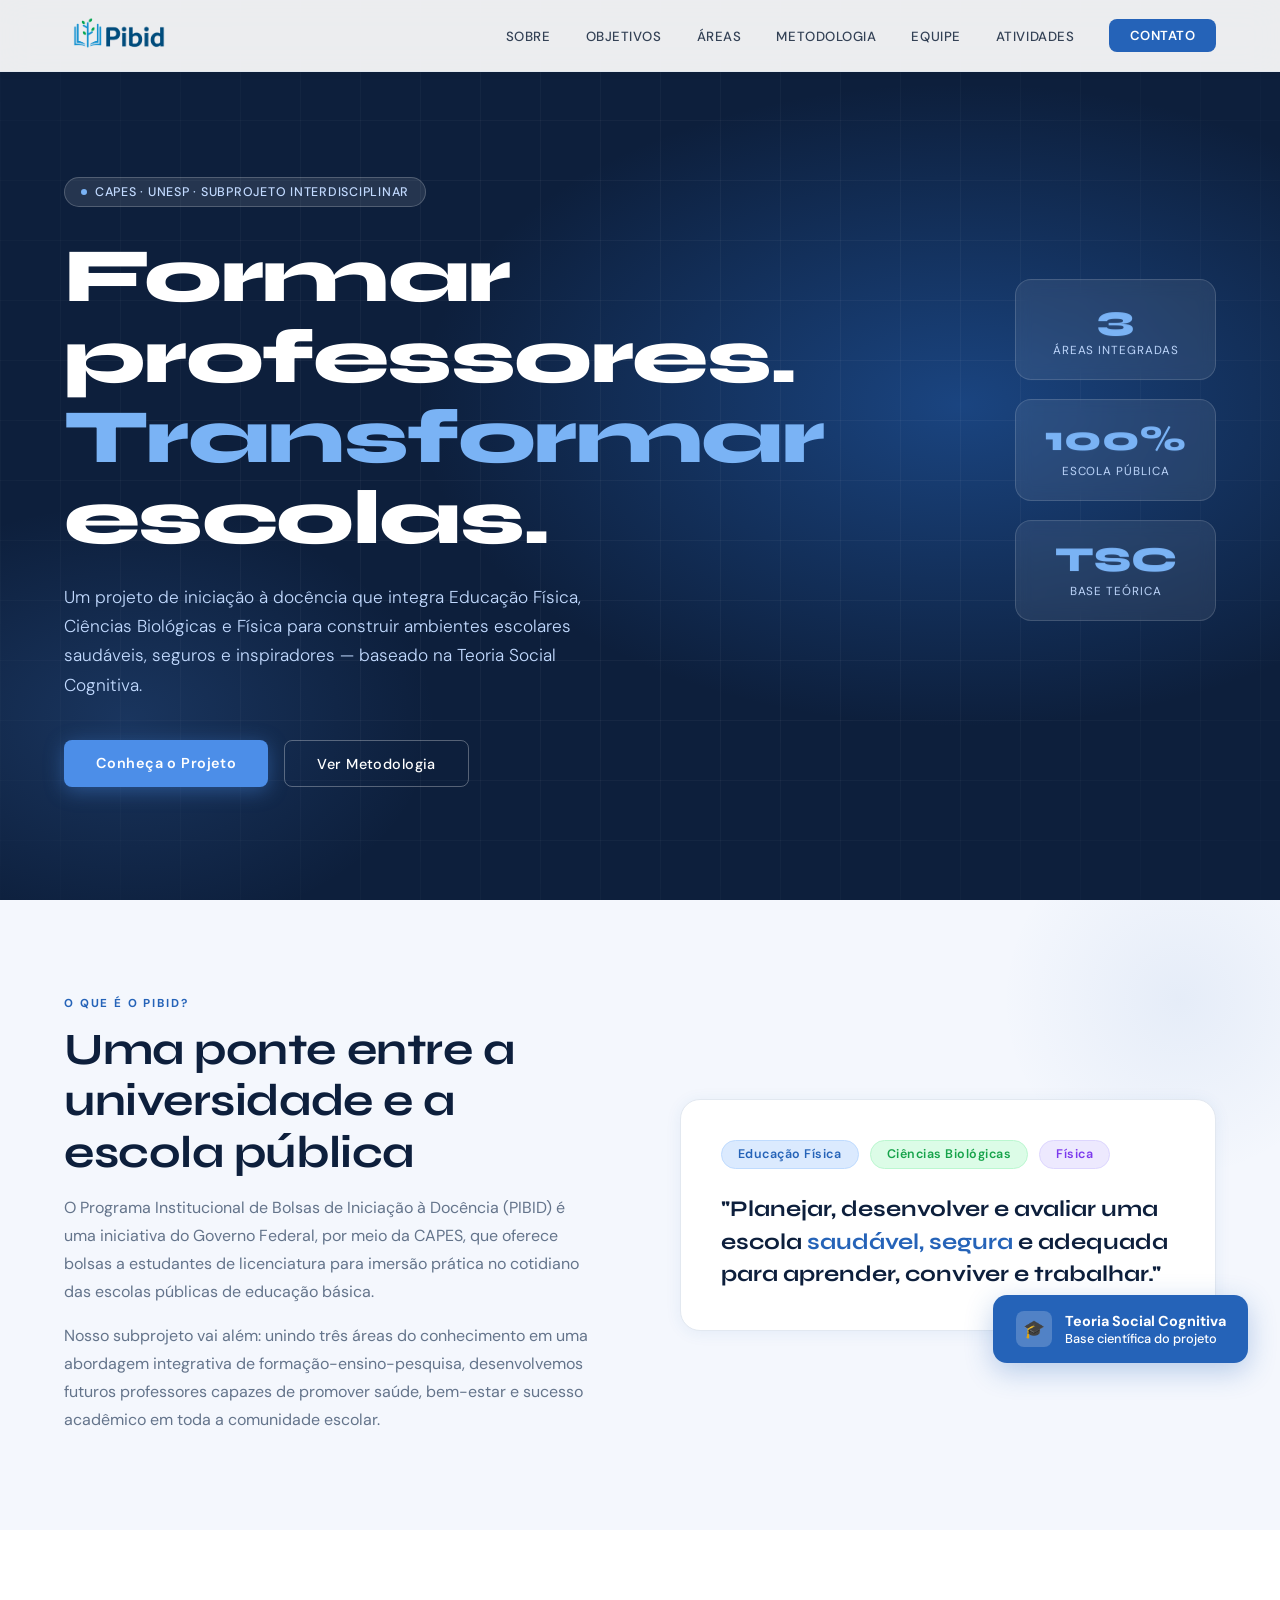
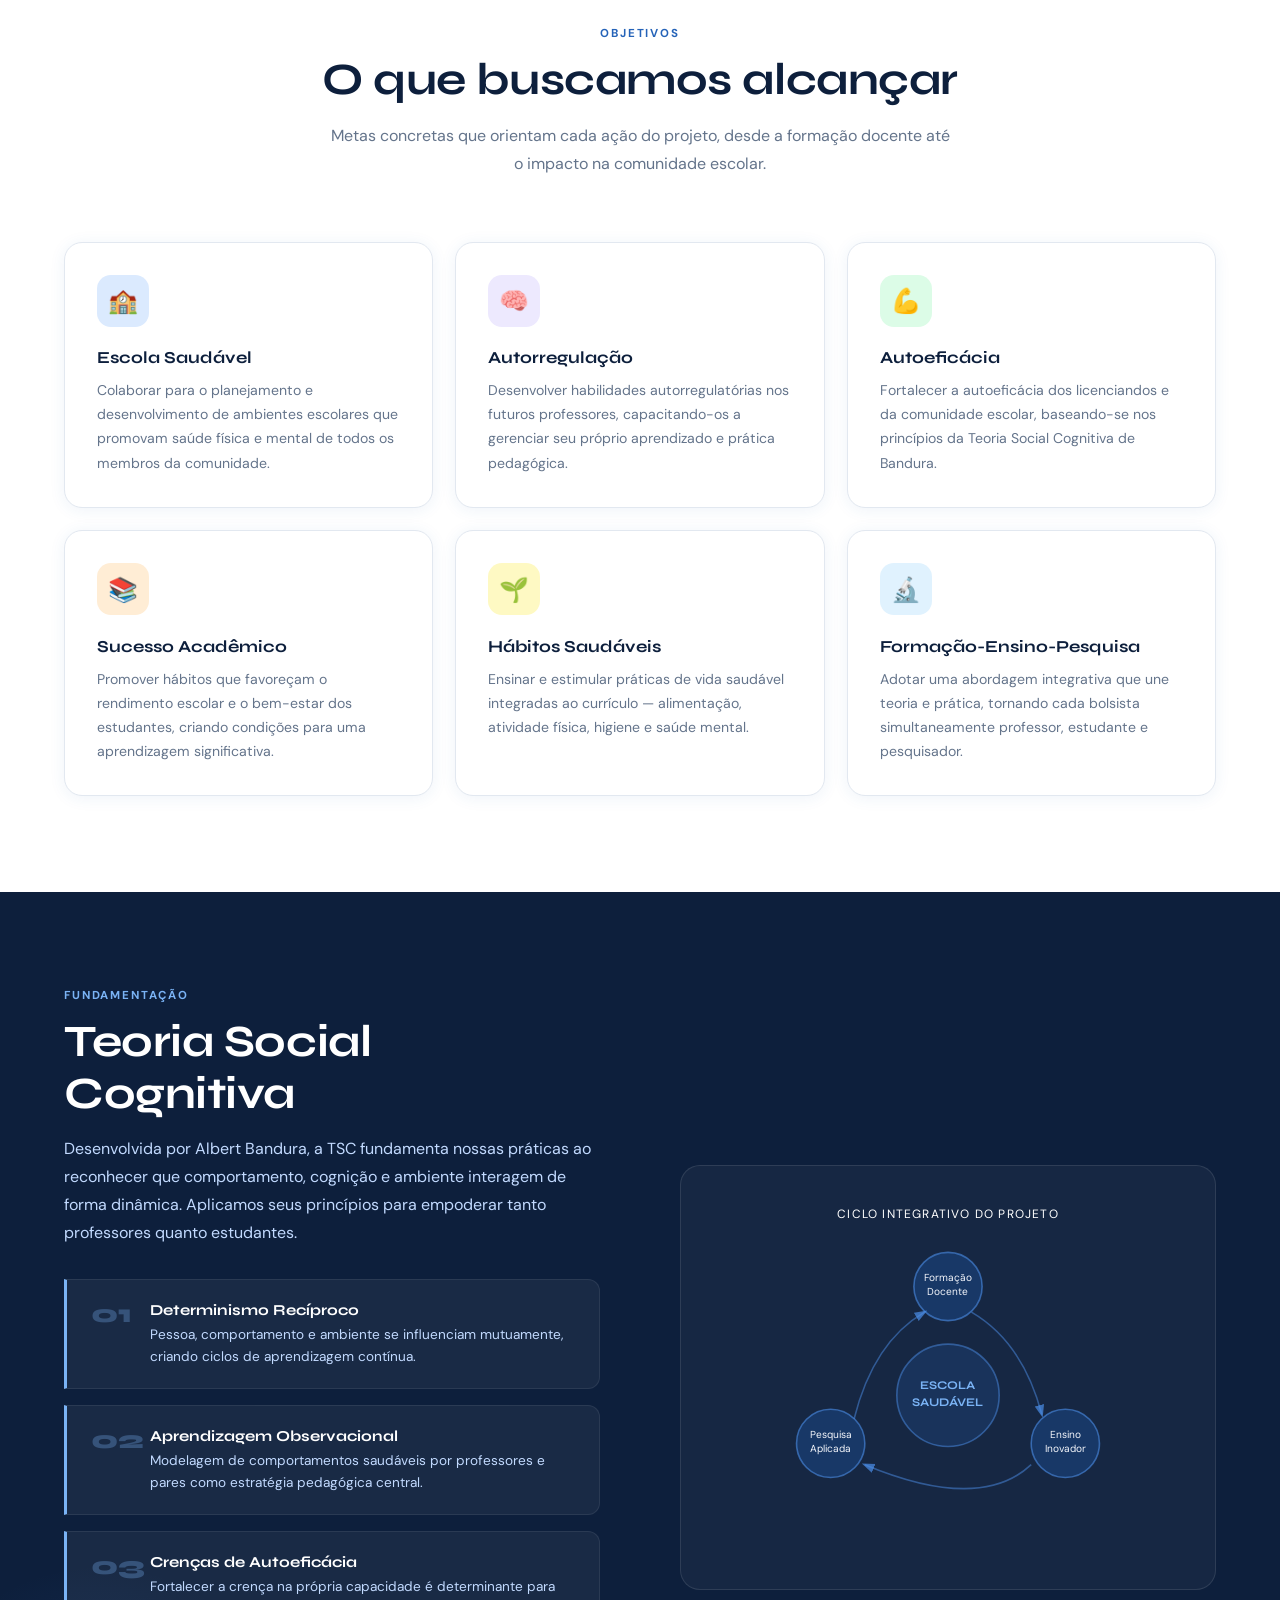
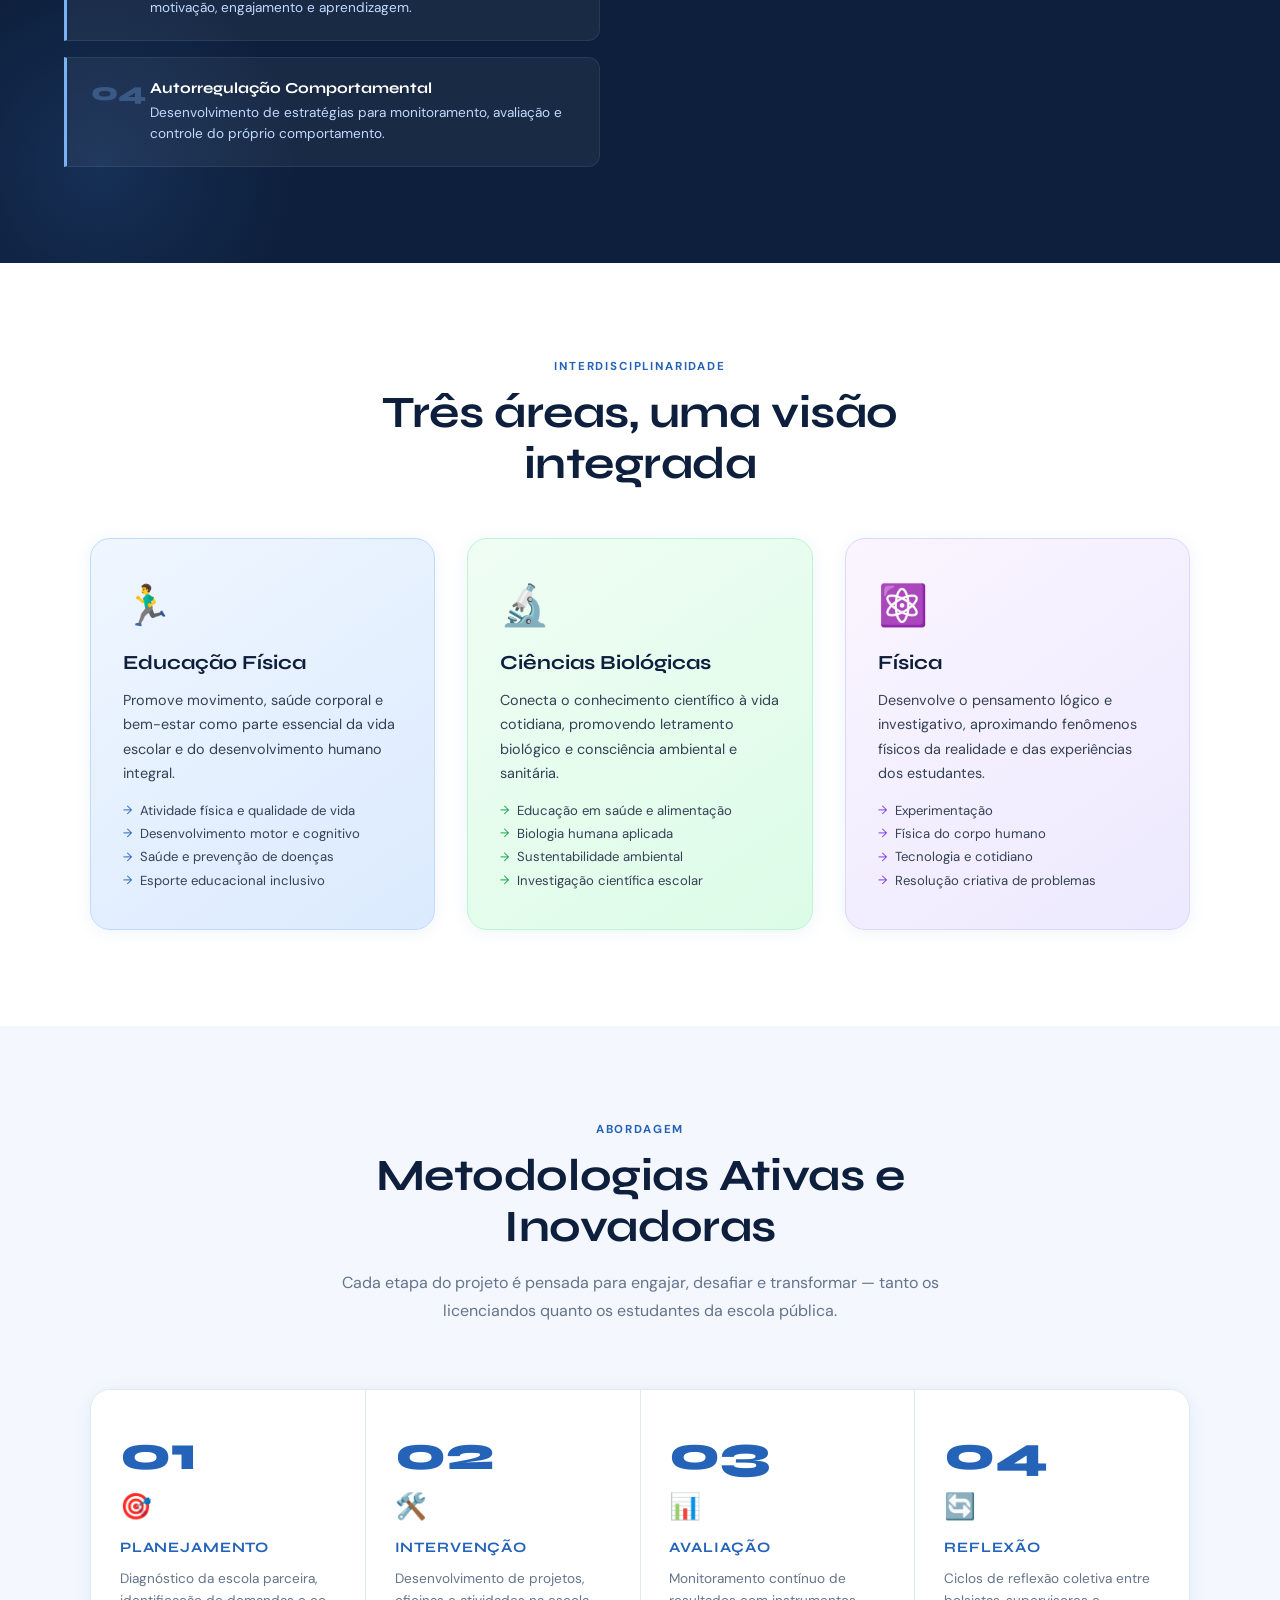
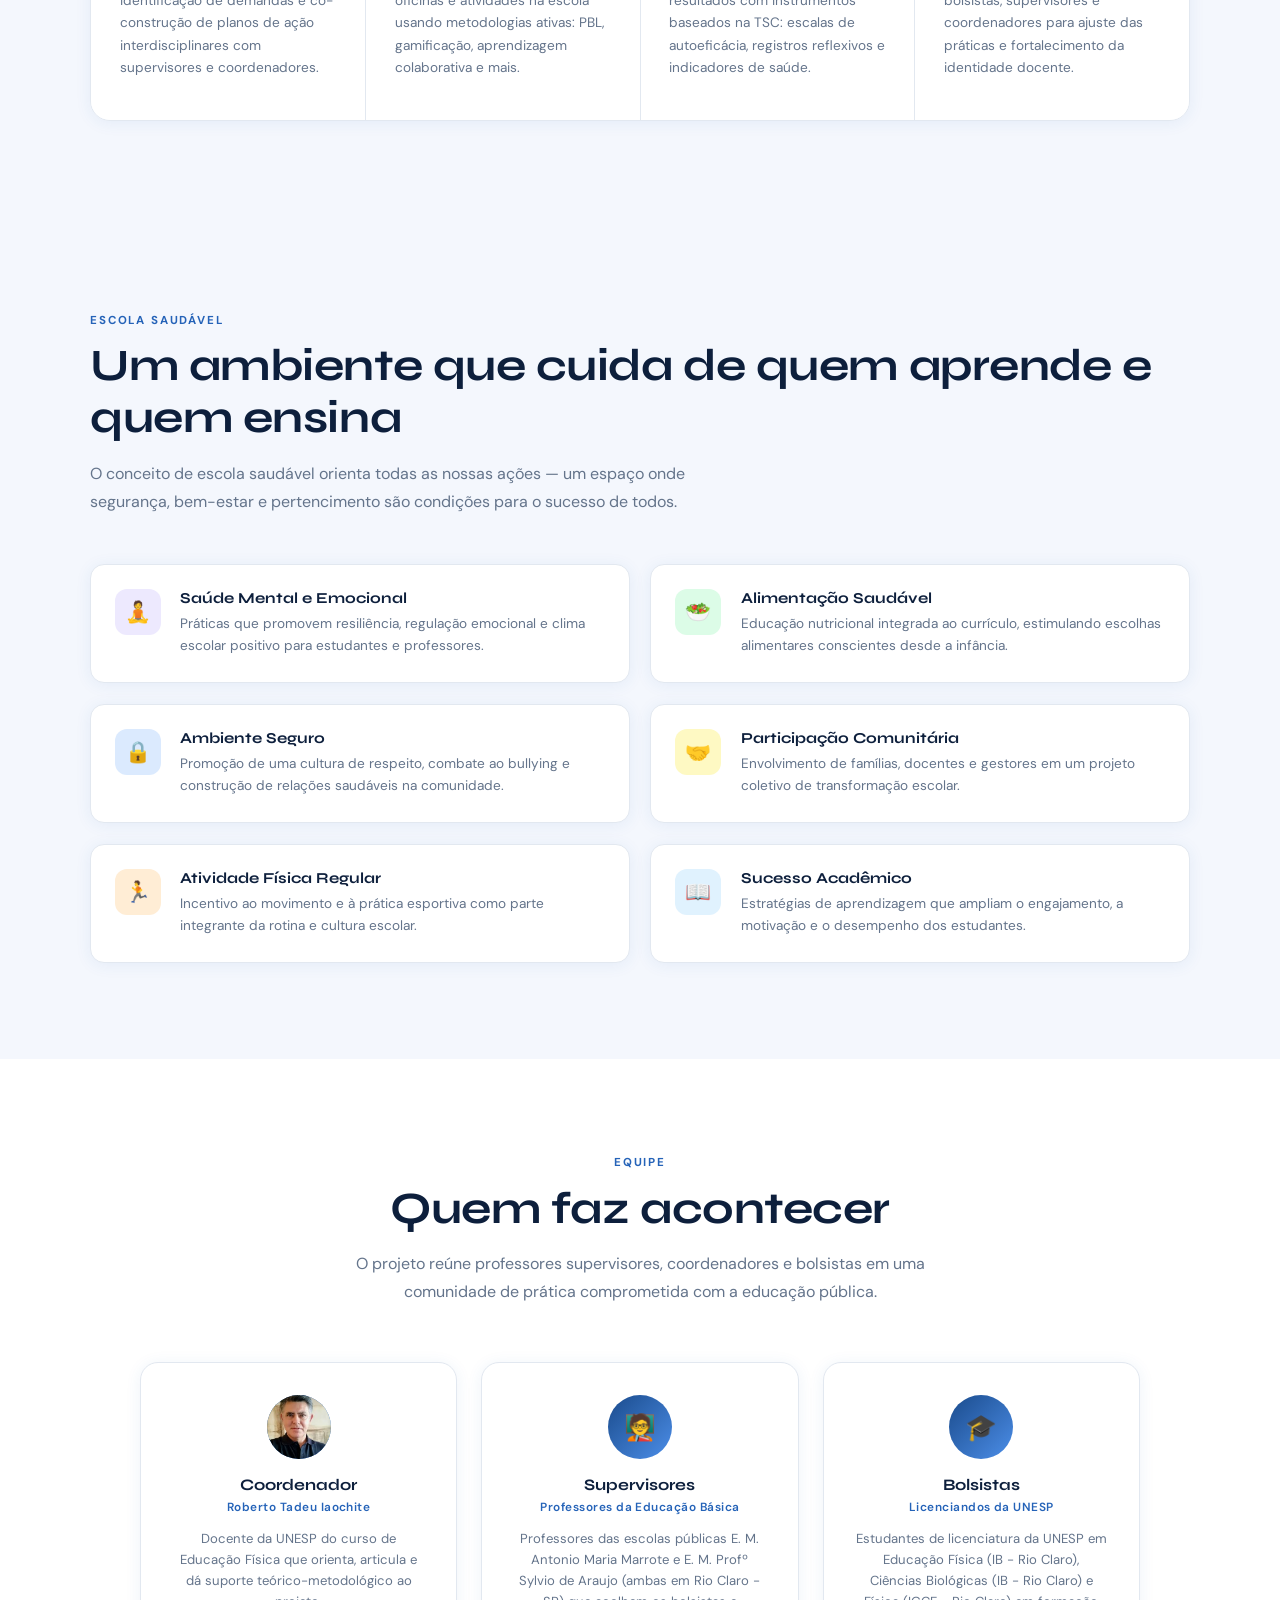
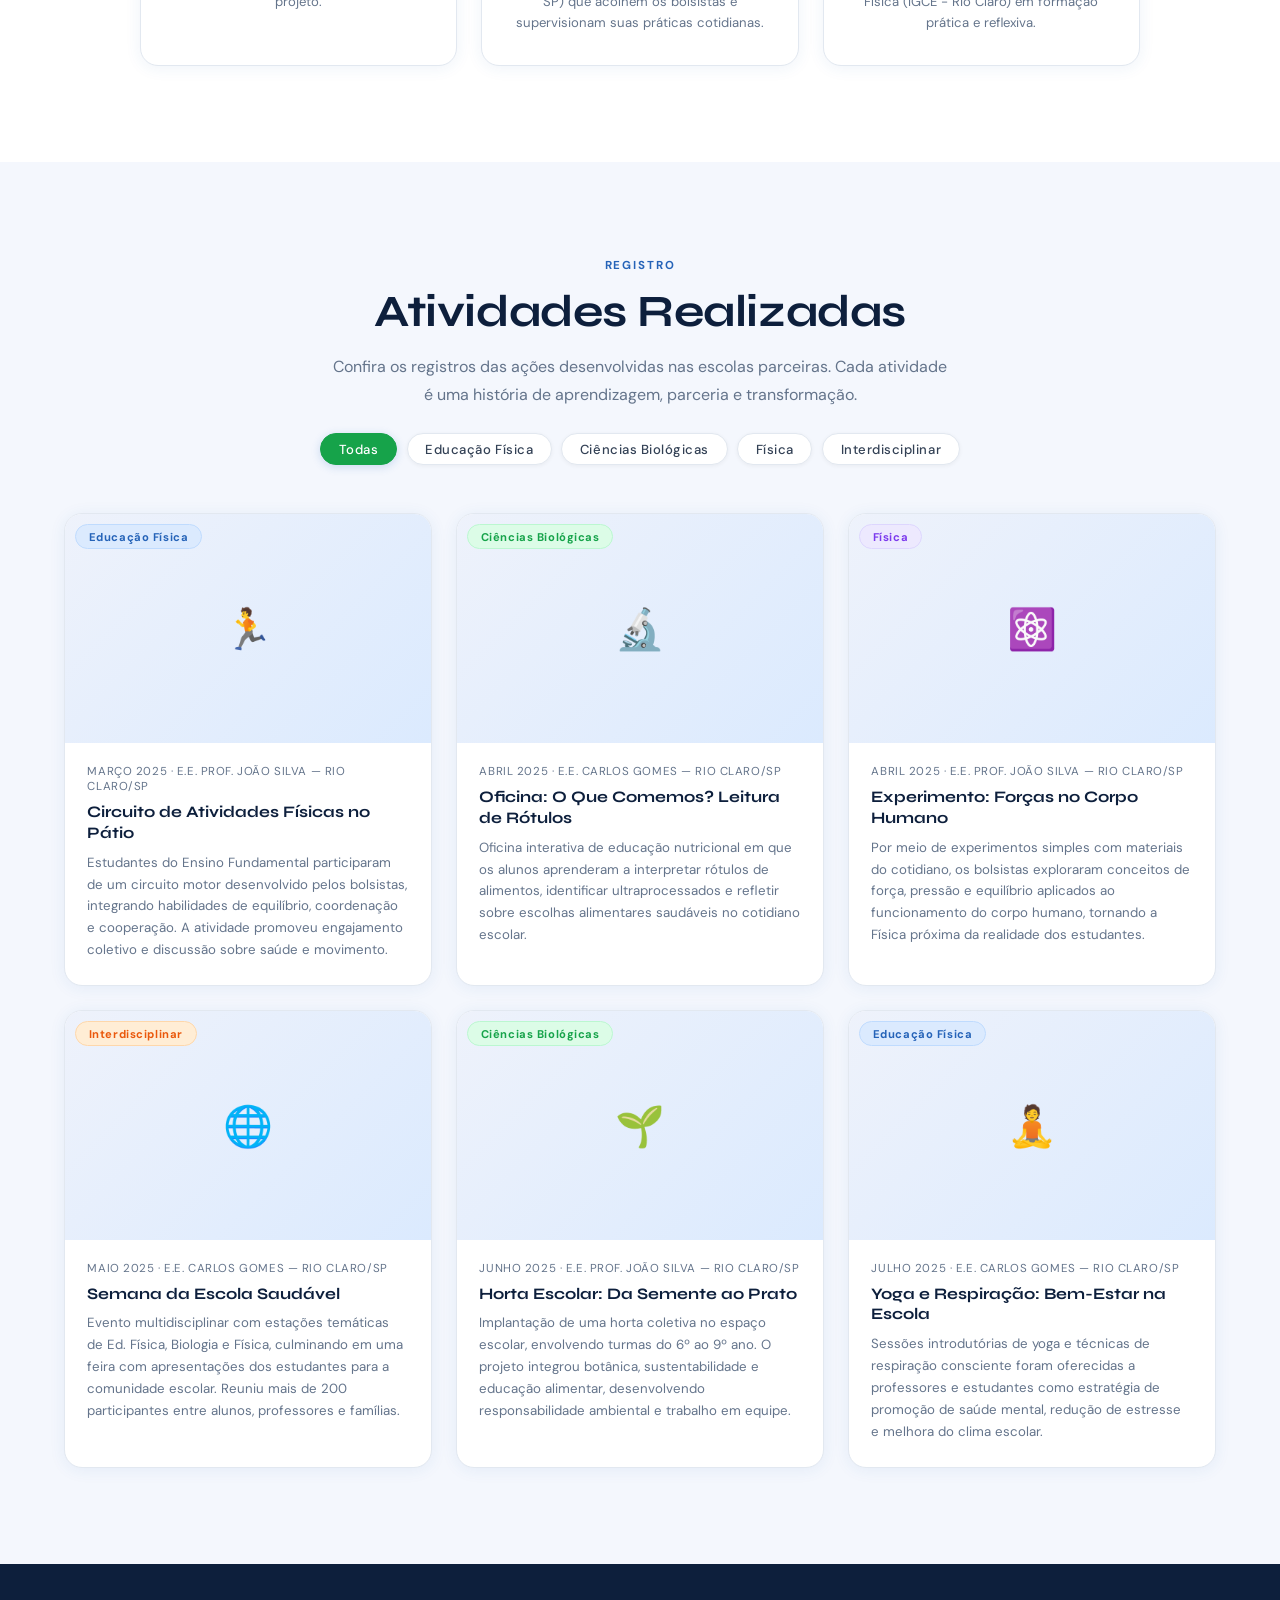
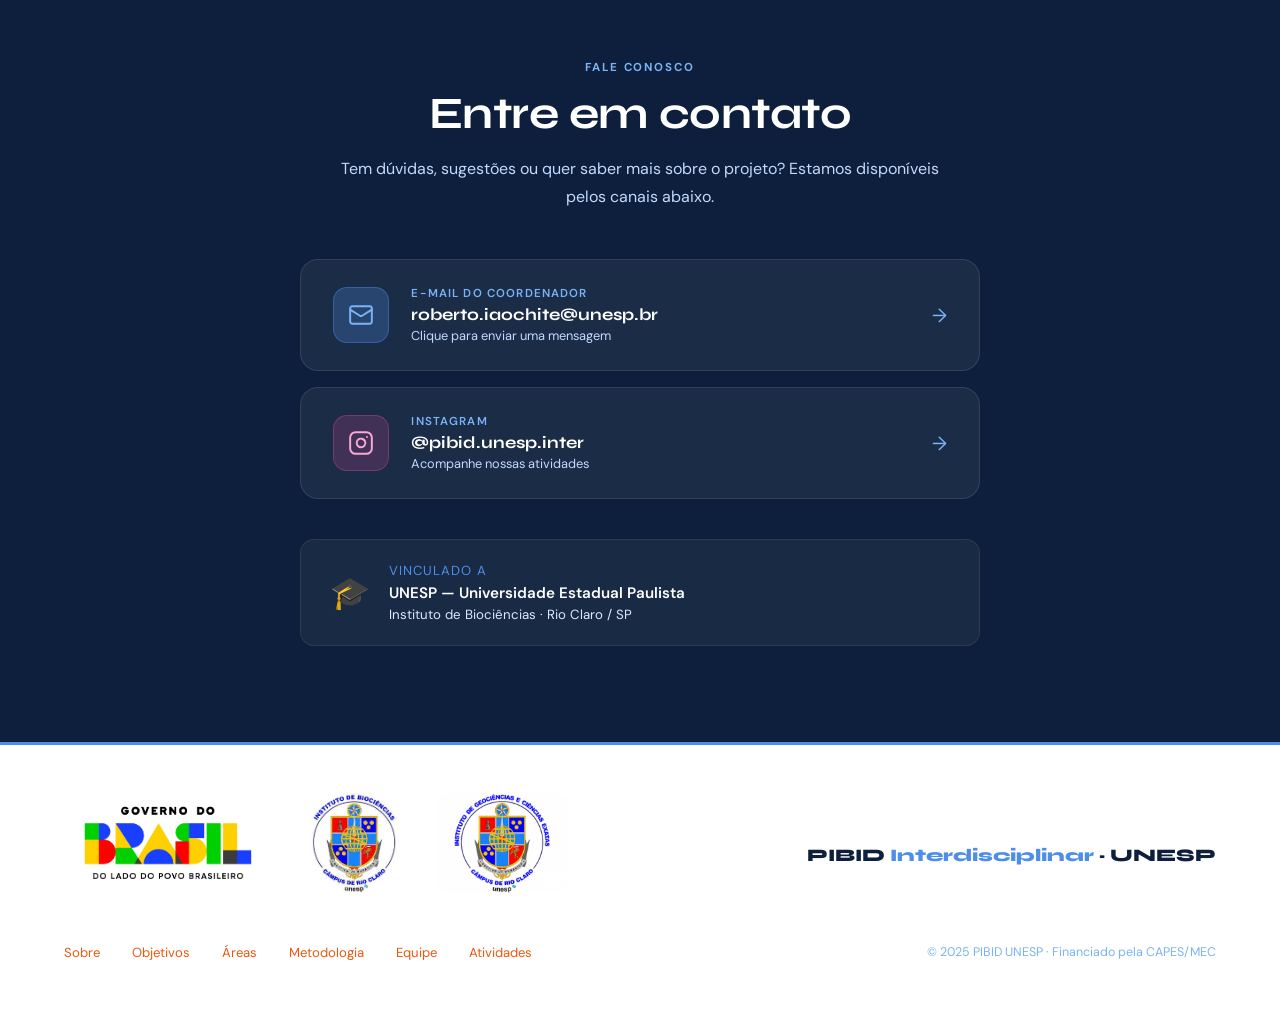
==== index.html @ 20052065 "first commit" ====
<!DOCTYPE html>
<html lang="pt-BR">
<head>
  <meta charset="UTF-8" />
  <meta name="viewport" content="width=device-width, initial-scale=1.0"/>
  <title>PIBID Interdisciplinar — UNESP</title>
  <link href="https://fonts.googleapis.com/css2?family=Syne:wght@400;600;700;800&family=DM+Sans:ital,wght@0,300;0,400;0,500;1,300&display=swap" rel="stylesheet"/>
  <link rel="stylesheet" href="style.css"/>
</head>
<body>

<!-- ── NAVBAR ── -->
<nav id="navbar">
  <div class="nav-logo"><a href="index.html"><img src="Logo_PIBID_sigla-e1734774296538.png" width="25%" alt="PIBID Interdisciplinar"></a></div>
  <ul class="nav-links">
    <li><a href="#sobre">Sobre</a></li>
    <li><a href="#objetivos">Objetivos</a></li>
    <li><a href="#areas">Áreas</a></li>
    <li><a href="#metodologia">Metodologia</a></li>
    <li><a href="#equipe">Equipe</a></li>
    <li><a href="#atividades">Atividades</a></li>
  </ul>
  <a href="#contato" class="nav-cta">Contato</a>
  <div class="hamburger" id="hamburger">
    <span></span><span></span><span></span>
  </div>
</nav>

<!-- ── HERO ── -->
<section id="hero">
  <div class="hero-bg"></div>
  <div class="hero-grid-lines"></div>
  <div class="hero-content">
    <div class="hero-badge">CAPES · UNESP · Subprojeto Interdisciplinar</div>
    <h1>Formar professores.<br><em>Transformar</em><br>escolas.</h1>
    <p class="hero-sub">
      Um projeto de iniciação à docência que integra Educação Física, Ciências Biológicas e Física para construir ambientes escolares saudáveis, seguros e inspiradores — baseado na Teoria Social Cognitiva.
    </p>
    <div class="hero-actions">
      <a href="#sobre" class="btn-primary">Conheça o Projeto</a>
      <a href="#metodologia" class="btn-outline">Ver Metodologia</a>
    </div>
  </div>
  <div class="hero-stats">
    <div class="stat-card">
      <div class="stat-number">3</div>
      <div class="stat-label">Áreas Integradas</div>
    </div>
    <div class="stat-card">
      <div class="stat-number">100%</div>
      <div class="stat-label">Escola Pública</div>
    </div>
    <div class="stat-card">
      <div class="stat-number">TSC</div>
      <div class="stat-label">Base Teórica</div>
    </div>
  </div>
</section>

<!-- ── SOBRE ── -->
<section id="sobre">
  <div class="sobre-grid">
    <div class="sobre-text reveal">
      <p class="section-label">O que é o PIBID?</p>
      <h2 class="section-title">Uma ponte entre a universidade e a escola pública</h2>
      <p class="section-desc">
        O Programa Institucional de Bolsas de Iniciação à Docência (PIBID) é uma iniciativa do Governo Federal, por meio da CAPES, que oferece bolsas a estudantes de licenciatura para imersão prática no cotidiano das escolas públicas de educação básica.
      </p>
      <p class="section-desc" style="margin-top:1rem;">
        Nosso subprojeto vai além: unindo três áreas do conhecimento em uma abordagem integrativa de formação-ensino-pesquisa, desenvolvemos futuros professores capazes de promover saúde, bem-estar e sucesso acadêmico em toda a comunidade escolar.
      </p>
    </div>
    <div class="sobre-visual reveal">
      <div class="sobre-card-main">
        <div class="sobre-icon-row">
          <span class="area-pill pill-ef">Educação Física</span>
          <span class="area-pill pill-bio">Ciências Biológicas</span>
          <span class="area-pill pill-fis">Física</span>
        </div>
        <p class="sobre-quote">
          "Planejar, desenvolver e avaliar uma escola <span>saudável, segura</span> e adequada para aprender, conviver e trabalhar."
        </p>
      </div>
      <div class="sobre-mini-card">
        <div class="mini-icon">🎓</div>
        <div class="mini-text">
          <strong>Teoria Social Cognitiva</strong>
          Base científica do projeto
        </div>
      </div>
    </div>
  </div>
</section>

<!-- ── OBJETIVOS ── -->
<section id="objetivos">
  <div class="obj-header reveal">
    <p class="section-label">Objetivos</p>
    <h2 class="section-title">O que buscamos alcançar</h2>
    <p class="section-desc" style="margin:1rem auto 0;">
      Metas concretas que orientam cada ação do projeto, desde a formação docente até o impacto na comunidade escolar.
    </p>
  </div>
  <div class="obj-grid">
    <div class="obj-card reveal">
      <div class="obj-icon">🏫</div>
      <h3>Escola Saudável</h3>
      <p>Colaborar para o planejamento e desenvolvimento de ambientes escolares que promovam saúde física e mental de todos os membros da comunidade.</p>
    </div>
    <div class="obj-card reveal">
      <div class="obj-icon">🧠</div>
      <h3>Autorregulação</h3>
      <p>Desenvolver habilidades autorregulatórias nos futuros professores, capacitando-os a gerenciar seu próprio aprendizado e prática pedagógica.</p>
    </div>
    <div class="obj-card reveal">
      <div class="obj-icon">💪</div>
      <h3>Autoeficácia</h3>
      <p>Fortalecer a autoeficácia dos licenciandos e da comunidade escolar, baseando-se nos princípios da Teoria Social Cognitiva de Bandura.</p>
    </div>
    <div class="obj-card reveal">
      <div class="obj-icon">📚</div>
      <h3>Sucesso Acadêmico</h3>
      <p>Promover hábitos que favoreçam o rendimento escolar e o bem-estar dos estudantes, criando condições para uma aprendizagem significativa.</p>
    </div>
    <div class="obj-card reveal">
      <div class="obj-icon">🌱</div>
      <h3>Hábitos Saudáveis</h3>
      <p>Ensinar e estimular práticas de vida saudável integradas ao currículo — alimentação, atividade física, higiene e saúde mental.</p>
    </div>
    <div class="obj-card reveal">
      <div class="obj-icon">🔬</div>
      <h3>Formação-Ensino-Pesquisa</h3>
      <p>Adotar uma abordagem integrativa que une teoria e prática, tornando cada bolsista simultaneamente professor, estudante e pesquisador.</p>
    </div>
  </div>
</section>

<!-- ── TEORIA ── -->
<section id="teoria">
  <div class="teoria-content">
    <div class="reveal">
      <p class="section-label">Fundamentação</p>
      <h2 class="section-title">Teoria Social Cognitiva</h2>
      <p class="section-desc">
        Desenvolvida por Albert Bandura, a TSC fundamenta nossas práticas ao reconhecer que comportamento, cognição e ambiente interagem de forma dinâmica. Aplicamos seus princípios para empoderar tanto professores quanto estudantes.
      </p>
      <div class="teoria-pilares" style="margin-top:2rem;">
        <div class="pilar">
          <div class="pilar-num">01</div>
          <div class="pilar-text">
            <h4>Determinismo Recíproco</h4>
            <p>Pessoa, comportamento e ambiente se influenciam mutuamente, criando ciclos de aprendizagem contínua.</p>
          </div>
        </div>
        <div class="pilar">
          <div class="pilar-num">02</div>
          <div class="pilar-text">
            <h4>Aprendizagem Observacional</h4>
            <p>Modelagem de comportamentos saudáveis por professores e pares como estratégia pedagógica central.</p>
          </div>
        </div>
        <div class="pilar">
          <div class="pilar-num">03</div>
          <div class="pilar-text">
            <h4>Crenças de Autoeficácia</h4>
            <p>Fortalecer a crença na própria capacidade é determinante para motivação, engajamento e aprendizagem.</p>
          </div>
        </div>
        <div class="pilar">
          <div class="pilar-num">04</div>
          <div class="pilar-text">
            <h4>Autorregulação Comportamental</h4>
            <p>Desenvolvimento de estratégias para monitoramento, avaliação e controle do próprio comportamento.</p>
          </div>
        </div>
      </div>
    </div>
    <div class="teoria-visual reveal">
      <div class="ciclo-diagram">
        <p style="font-size:0.75rem; color:var(--branco); text-transform:uppercase; letter-spacing:0.1em; margin-bottom:1.5rem;">Ciclo Integrativo do Projeto</p>
        <svg viewBox="0 0 300 280" xmlns="http://www.w3.org/2000/svg">
          <!-- Fundo central -->
          <circle cx="150" cy="140" r="48" fill="rgba(37,99,184,0.2)" stroke="rgba(76,142,232,0.5)" stroke-width="1.5"/>
          <text x="150" y="134" text-anchor="middle" fill="#7ab3f5" font-size="11" font-family="Syne, sans-serif" font-weight="700">ESCOLA</text>
          <text x="150" y="150" text-anchor="middle" fill="#7ab3f5" font-size="11" font-family="Syne, sans-serif" font-weight="700">SAUDÁVEL</text>

          <!-- Nó: Formação -->
          <circle cx="150" cy="38" r="32" fill="rgba(26,75,140,0.5)" stroke="rgba(76,142,232,0.6)" stroke-width="1.5"/>
          <text x="150" y="33" text-anchor="middle" fill="#f5f7fc" font-size="9.5" font-family="DM Sans, sans-serif">Formação</text>
          <text x="150" y="46" text-anchor="middle" fill="#f5f7fc" font-size="9.5" font-family="DM Sans, sans-serif">Docente</text>

          <!-- Nó: Ensino -->
          <circle cx="260" cy="185" r="32" fill="rgba(26,75,140,0.5)" stroke="rgba(76,142,232,0.6)" stroke-width="1.5"/>
          <text x="260" y="180" text-anchor="middle" fill="#f5f7fc" font-size="9.5" font-family="DM Sans, sans-serif">Ensino</text>
          <text x="260" y="193" text-anchor="middle" fill="#f5f7fc" font-size="9.5" font-family="DM Sans, sans-serif">Inovador</text>

          <!-- Nó: Pesquisa -->
          <circle cx="40" cy="185" r="32" fill="rgba(26,75,140,0.5)" stroke="rgba(76,142,232,0.6)" stroke-width="1.5"/>
          <text x="40" y="180" text-anchor="middle" fill="#f5f7fc" font-size="9.5" font-family="DM Sans, sans-serif">Pesquisa</text>
          <text x="40" y="193" text-anchor="middle" fill="#f5f7fc" font-size="9.5" font-family="DM Sans, sans-serif">Aplicada</text>

          <!-- Setas curvas -->
          <path d="M172,62 Q220,90 238,158" fill="none" stroke="rgba(76,142,232,0.5)" stroke-width="1.5" marker-end="url(#arr)"/>
          <path d="M228,205 Q180,250 72,205" fill="none" stroke="rgba(76,142,232,0.5)" stroke-width="1.5" marker-end="url(#arr)"/>
          <path d="M62,162 Q80,90 128,62" fill="none" stroke="rgba(76,142,232,0.5)" stroke-width="1.5" marker-end="url(#arr)"/>

          <defs>
            <marker id="arr" markerWidth="8" markerHeight="8" refX="6" refY="3" orient="auto">
              <path d="M0,0 L0,6 L8,3 z" fill="rgba(76,142,232,0.7)"/>
            </marker>
          </defs>
        </svg>
      </div>
    </div>
  </div>
</section>

<!-- ── ÁREAS ── -->
<section id="areas">
  <div class="reveal" style="text-align:center; max-width:600px; margin:0 auto;">
    <p class="section-label">Interdisciplinaridade</p>
    <h2 class="section-title">Três áreas, uma visão integrada</h2>
  </div>
  <div class="areas-grid">
    <div class="area-card ef reveal">
      <div class="area-emoji">🏃‍♂️</div>
      <h3>Educação Física</h3>
      <p>Promove movimento, saúde corporal e bem-estar como parte essencial da vida escolar e do desenvolvimento humano integral.</p>
      <ul>
        <li>Atividade física e qualidade de vida</li>
        <li>Desenvolvimento motor e cognitivo</li>
        <li>Saúde e prevenção de doenças</li>
        <li>Esporte educacional inclusivo</li>
      </ul>
    </div>
    <div class="area-card bio reveal">
      <div class="area-emoji">🔬</div>
      <h3>Ciências Biológicas</h3>
      <p>Conecta o conhecimento científico à vida cotidiana, promovendo letramento biológico e consciência ambiental e sanitária.</p>
      <ul>
        <li>Educação em saúde e alimentação</li>
        <li>Biologia humana aplicada</li>
        <li>Sustentabilidade ambiental</li>
        <li>Investigação científica escolar</li>
      </ul>
    </div>
    <div class="area-card fis reveal">
      <div class="area-emoji">⚛️</div>
      <h3>Física</h3>
      <p>Desenvolve o pensamento lógico e investigativo, aproximando fenômenos físicos da realidade e das experiências dos estudantes.</p>
      <ul>
        <li>Experimentação</li>
        <li>Física do corpo humano</li>
        <li>Tecnologia e cotidiano</li>
        <li>Resolução criativa de problemas</li>
      </ul>
    </div>
  </div>
</section>

<!-- ── METODOLOGIA ── -->
<section id="metodologia">
  <div class="met-header reveal">
    <p class="section-label">Abordagem</p>
    <h2 class="section-title">Metodologias Ativas e Inovadoras</h2>
    <p class="section-desc" style="margin:1rem auto 0;">
      Cada etapa do projeto é pensada para engajar, desafiar e transformar — tanto os licenciandos quanto os estudantes da escola pública.
    </p>
  </div>
  <div class="met-flow reveal">
    <div class="met-step">
      <div class="met-step-num">01</div>
      <div class="met-step-icon">🎯</div>
      <h3>Planejamento</h3>
      <p>Diagnóstico da escola parceira, identificação de demandas e co-construção de planos de ação interdisciplinares com supervisores e coordenadores.</p>
    </div>
    <div class="met-step">
      <div class="met-step-num">02</div>
      <div class="met-step-icon">🛠️</div>
      <h3>Intervenção</h3>
      <p>Desenvolvimento de projetos, oficinas e atividades na escola usando metodologias ativas: PBL, gamificação, aprendizagem colaborativa e mais.</p>
    </div>
    <div class="met-step">
      <div class="met-step-num">03</div>
      <div class="met-step-icon">📊</div>
      <h3>Avaliação</h3>
      <p>Monitoramento contínuo de resultados com instrumentos baseados na TSC: escalas de autoeficácia, registros reflexivos e indicadores de saúde.</p>
    </div>
    <div class="met-step">
      <div class="met-step-num">04</div>
      <div class="met-step-icon">🔄</div>
      <h3>Reflexão</h3>
      <p>Ciclos de reflexão coletiva entre bolsistas, supervisores e coordenadores para ajuste das práticas e fortalecimento da identidade docente.</p>
    </div>
  </div>
</section>

<!-- ── ESCOLA SAUDÁVEL ── -->
<section id="escola">
  <div class="escola-content">
    <div class="reveal">
      <p class="section-label">Escola Saudável</p>
      <h2 class="section-title">Um ambiente que cuida de quem aprende e quem ensina</h2>
      <p class="section-desc">
        O conceito de escola saudável orienta todas as nossas ações — um espaço onde segurança, bem-estar e pertencimento são condições para o sucesso de todos.
      </p>
    </div>
    <div class="escola-features">
      <div class="feature-item reveal">
        <div class="feature-icon">🧘</div>
        <div class="feature-text">
          <h4>Saúde Mental e Emocional</h4>
          <p>Práticas que promovem resiliência, regulação emocional e clima escolar positivo para estudantes e professores.</p>
        </div>
      </div>
      <div class="feature-item reveal">
        <div class="feature-icon">🥗</div>
        <div class="feature-text">
          <h4>Alimentação Saudável</h4>
          <p>Educação nutricional integrada ao currículo, estimulando escolhas alimentares conscientes desde a infância.</p>
        </div>
      </div>
      <div class="feature-item reveal">
        <div class="feature-icon">🔒</div>
        <div class="feature-text">
          <h4>Ambiente Seguro</h4>
          <p>Promoção de uma cultura de respeito, combate ao bullying e construção de relações saudáveis na comunidade.</p>
        </div>
      </div>
      <div class="feature-item reveal">
        <div class="feature-icon">🤝</div>
        <div class="feature-text">
          <h4>Participação Comunitária</h4>
          <p>Envolvimento de famílias, docentes e gestores em um projeto coletivo de transformação escolar.</p>
        </div>
      </div>
      <div class="feature-item reveal">
        <div class="feature-icon">🏃</div>
        <div class="feature-text">
          <h4>Atividade Física Regular</h4>
          <p>Incentivo ao movimento e à prática esportiva como parte integrante da rotina e cultura escolar.</p>
        </div>
      </div>
      <div class="feature-item reveal">
        <div class="feature-icon">📖</div>
        <div class="feature-text">
          <h4>Sucesso Acadêmico</h4>
          <p>Estratégias de aprendizagem que ampliam o engajamento, a motivação e o desempenho dos estudantes.</p>
        </div>
      </div>
    </div>
  </div>
</section>

<!-- ── EQUIPE ── -->
<section id="equipe">
  <div class="equipe-header reveal">
    <p class="section-label">Equipe</p>
    <h2 class="section-title">Quem faz acontecer</h2>
    <p class="section-desc" style="margin:1rem auto 0;">
      O projeto reúne professores supervisores, coordenadores e bolsistas em uma comunidade de prática comprometida com a educação pública.
    </p>
  </div>
  <div class="roles-grid">
    <div class="role-card reveal">
      <div class="role-avatar"><img src="perfil-roberto.jpeg" alt=""></div>
      <h3>Coordenador</h3>
      <div class="role-tag">Roberto Tadeu Iaochite</div>
      <p>Docente da UNESP do curso de Educação Física que orienta, articula e dá suporte teórico-metodológico ao projeto.</p>
    </div>
    <a href="supervisores.html">
    <div class="role-card reveal">
      <div class="role-avatar">🧑‍🏫</div>
      <h3>Supervisores</h3>
      <div class="role-tag">Professores da Educação Básica</div>
      <p>Professores das escolas públicas E. M. Antonio Maria Marrote e E. M. Profº Sylvio de Araujo (ambas em Rio Claro - SP) que acolhem os bolsistas e supervisionam suas práticas cotidianas.</p>
    </div>
    </a>
    <a href="bolsistas.html">
      <div class="role-card reveal">
        <div class="role-avatar">🎓</div>
        <h3>Bolsistas</h3>
        <div class="role-tag">Licenciandos da UNESP</div>
        <p>Estudantes de licenciatura da UNESP em Educação Física (IB - Rio Claro), Ciências Biológicas (IB - Rio Claro) e Física (IGCE - Rio Claro) em formação prática e reflexiva.</p>
      </div>
    </a>
  </div>
</section>

<!-- ── ATIVIDADES ── -->
<section id="atividades">
  <div class="ativ-header reveal">
    <p class="section-label">Registro</p>
    <h2 class="section-title">Atividades Realizadas</h2>
    <p class="section-desc" style="margin:1rem auto 0;">
      Confira os registros das ações desenvolvidas nas escolas parceiras. Cada atividade é uma história de aprendizagem, parceria e transformação.
    </p>
  </div>

  <div class="ativ-filters reveal" id="ativFilters">
    <button class="filter-btn active" data-filter="all">Todas</button>
    <button class="filter-btn" data-filter="ef">Educação Física</button>
    <button class="filter-btn" data-filter="bio">Ciências Biológicas</button>
    <button class="filter-btn" data-filter="fis">Física</button>
    <button class="filter-btn" data-filter="inter">Interdisciplinar</button>
  </div>

  <div class="ativ-grid" id="ativGrid">

    <div class="ativ-card reveal" data-area="ef">
      <div class="ativ-img-wrap">
        <div class="ativ-img-placeholder"><span>🏃</span></div>
        <span class="ativ-area-tag tag-ef">Educação Física</span>
      </div>
      <div class="ativ-body">
        <div class="ativ-date">Março 2025 · E.E. Prof. João Silva — Rio Claro/SP</div>
        <h3>Circuito de Atividades Físicas no Pátio</h3>
        <p>Estudantes do Ensino Fundamental participaram de um circuito motor desenvolvido pelos bolsistas, integrando habilidades de equilíbrio, coordenação e cooperação. A atividade promoveu engajamento coletivo e discussão sobre saúde e movimento.</p>
      </div>
    </div>

    <div class="ativ-card reveal" data-area="bio">
      <div class="ativ-img-wrap">
        <div class="ativ-img-placeholder"><span>🔬</span></div>
        <span class="ativ-area-tag tag-bio">Ciências Biológicas</span>
      </div>
      <div class="ativ-body">
        <div class="ativ-date">Abril 2025 · E.E. Carlos Gomes — Rio Claro/SP</div>
        <h3>Oficina: O Que Comemos? Leitura de Rótulos</h3>
        <p>Oficina interativa de educação nutricional em que os alunos aprenderam a interpretar rótulos de alimentos, identificar ultraprocessados e refletir sobre escolhas alimentares saudáveis no cotidiano escolar.</p>
      </div>
    </div>

    <div class="ativ-card reveal" data-area="fis">
      <div class="ativ-img-wrap">
        <div class="ativ-img-placeholder"><span>⚛️</span></div>
        <span class="ativ-area-tag tag-fis">Física</span>
      </div>
      <div class="ativ-body">
        <div class="ativ-date">Abril 2025 · E.E. Prof. João Silva — Rio Claro/SP</div>
        <h3>Experimento: Forças no Corpo Humano</h3>
        <p>Por meio de experimentos simples com materiais do cotidiano, os bolsistas exploraram conceitos de força, pressão e equilíbrio aplicados ao funcionamento do corpo humano, tornando a Física próxima da realidade dos estudantes.</p>
      </div>
    </div>

    <div class="ativ-card reveal" data-area="inter">
      <div class="ativ-img-wrap">
        <div class="ativ-img-placeholder"><span>🌐</span></div>
        <span class="ativ-area-tag tag-inter">Interdisciplinar</span>
      </div>
      <div class="ativ-body">
        <div class="ativ-date">Maio 2025 · E.E. Carlos Gomes — Rio Claro/SP</div>
        <h3>Semana da Escola Saudável</h3>
        <p>Evento multidisciplinar com estações temáticas de Ed. Física, Biologia e Física, culminando em uma feira com apresentações dos estudantes para a comunidade escolar. Reuniu mais de 200 participantes entre alunos, professores e famílias.</p>
      </div>
    </div>

    <div class="ativ-card reveal" data-area="bio">
      <div class="ativ-img-wrap">
        <div class="ativ-img-placeholder"><span>🌱</span></div>
        <span class="ativ-area-tag tag-bio">Ciências Biológicas</span>
      </div>
      <div class="ativ-body">
        <div class="ativ-date">Junho 2025 · E.E. Prof. João Silva — Rio Claro/SP</div>
        <h3>Horta Escolar: Da Semente ao Prato</h3>
        <p>Implantação de uma horta coletiva no espaço escolar, envolvendo turmas do 6º ao 9º ano. O projeto integrou botânica, sustentabilidade e educação alimentar, desenvolvendo responsabilidade ambiental e trabalho em equipe.</p>
      </div>
    </div>

    <div class="ativ-card reveal" data-area="ef">
      <div class="ativ-img-wrap">
        <div class="ativ-img-placeholder"><span>🧘</span></div>
        <span class="ativ-area-tag tag-ef">Educação Física</span>
      </div>
      <div class="ativ-body">
        <div class="ativ-date">Julho 2025 · E.E. Carlos Gomes — Rio Claro/SP</div>
        <h3>Yoga e Respiração: Bem-Estar na Escola</h3>
        <p>Sessões introdutórias de yoga e técnicas de respiração consciente foram oferecidas a professores e estudantes como estratégia de promoção de saúde mental, redução de estresse e melhora do clima escolar.</p>
      </div>
    </div>

  </div>
</section>

<!-- ── CONTATO ── -->
<section id="contato">
  <div class="contato-inner reveal">
    <p class="section-label" style="text-align:center;">Fale Conosco</p>
    <h2 class="section-title" style="text-align:center;">Entre em contato</h2>
    <p class="section-desc" style="text-align:center; margin:1rem auto 3rem;">
      Tem dúvidas, sugestões ou quer saber mais sobre o projeto? Estamos disponíveis pelos canais abaixo.
    </p>

    <div class="contato-cards">

      <a class="contato-card" href="https://mail.google.com/mail/u/0/?fs=1&to=roberto.iaochite@unesp.br&tf=cm">
        <div class="contato-icon-wrap email-icon">
          <svg xmlns="http://www.w3.org/2000/svg" width="26" height="26" viewBox="0 0 24 24" fill="none" stroke="currentColor" stroke-width="1.8" stroke-linecap="round" stroke-linejoin="round">
            <rect x="2" y="4" width="20" height="16" rx="2"/>
            <path d="m22 7-8.97 5.7a1.94 1.94 0 0 1-2.06 0L2 7"/>
          </svg>
        </div>
        <div class="contato-card-text">
          <span class="contato-card-label">E-mail do Coordenador</span>
          <span class="contato-card-value">roberto.iaochite@unesp.br</span>
          <span class="contato-card-hint">Clique para enviar uma mensagem</span>
        </div>
        <div class="contato-arrow">→</div>
      </a>

      <a class="contato-card" href="https://instagram.com/pibid.unesp.inter" target="_blank" rel="noopener">
        <div class="contato-icon-wrap insta-icon">
          <svg xmlns="http://www.w3.org/2000/svg" width="26" height="26" viewBox="0 0 24 24" fill="none" stroke="currentColor" stroke-width="1.8" stroke-linecap="round" stroke-linejoin="round">
            <rect x="2" y="2" width="20" height="20" rx="5" ry="5"/>
            <path d="M16 11.37A4 4 0 1 1 12.63 8 4 4 0 0 1 16 11.37z"/>
            <line x1="17.5" y1="6.5" x2="17.51" y2="6.5"/>
          </svg>
        </div>
        <div class="contato-card-text">
          <span class="contato-card-label">Instagram</span>
          <span class="contato-card-value">@pibid.unesp.inter</span>
          <span class="contato-card-hint">Acompanhe nossas atividades</span>
        </div>
        <div class="contato-arrow">→</div>
      </a>

    </div>

    <div class="contato-unesp reveal">
      <div class="contato-unesp-logo">🎓</div>
      <div>
        <p style="font-size:0.82rem; color:var(--azul-claro); text-transform:uppercase; letter-spacing:0.08em; margin-bottom:0.25rem;">Vinculado a</p>
        <p style="font-weight:600; color:var(--branco); font-size:0.95rem;">UNESP — Universidade Estadual Paulista</p>
        <p style="font-size:0.83rem; color:var(--azul-suave); margin-top:0.15rem;">Instituto de Biociências · Rio Claro / SP</p>
      </div>
    </div>
  </div>
</section>

<!-- ── FOOTER ── -->
<footer>
  <!-- Logos institucionais -->
  <div class="footer-logos">
    <div class="footer-logo-item">
      <img src="logo-governo-federal.png" alt="Governo Federal" class="footer-logo" />
      <!-- Substitua pelo caminho correto da imagem -->
    </div>
    <div class="footer-logo-item">
      <img src="logo-ib.jpeg" alt="Instituto de Biociências – IB/UNESP" class="footer-logo" />
    </div>
    <div class="footer-logo-item">
      <img src="logo-igce.png" alt="Instituto de Geociências e Ciências Exatas – IGCE/UNESP" class="footer-logo" />
    </div>
  </div>

  <div class="footer-brand">PIBID <span>Interdisciplinar</span> · UNESP</div>
  <ul class="footer-links">
    <li><a href="#sobre">Sobre</a></li>
    <li><a href="#objetivos">Objetivos</a></li>
    <li><a href="#areas">Áreas</a></li>
    <li><a href="#metodologia">Metodologia</a></li>
    <li><a href="#equipe">Equipe</a></li>
    <li><a href="#atividades">Atividades</a></li>
  </ul>
  <div class="footer-copy">© 2025 PIBID UNESP · Financiado pela CAPES/MEC</div>
</footer>
<script src="script.js"></script>
</body>
</html>
---- style.css ----
/* ─── VARIÁVEIS ─── */
a {
  text-decoration: none;
}


:root {
  --bg: #ffffff;
  --bg-alt: #f4f7fd;
  --bg-alt2: #eef2fb;

  --azul-escuro: #0d1f3c;
  --azul: #1a4b8c;
  --azul-medio: #2563b8;
  --azul-claro: #4c8ee8;
  --azul-suave: #dbeafe;

  --verde: #16a34a;
  --verde-suave: #dcfce7;

  --roxo: #7c3aed;
  --roxo-suave: #ede9fe;

  --laranja: #ea580c;
  --laranja-suave: #ffedd5;

  --texto: #0f172a;
  --texto-medio: #334155;
  --texto-claro: #64748b;
  --borda: #e2e8f0;

  --branco: #ffffff;
  --sombra: 0 2px 16px rgba(37,99,184,0.08);
  --sombra-hover: 0 8px 32px rgba(37,99,184,0.16);
}

*, *::before, *::after { box-sizing: border-box; margin: 0; padding: 0; }

html { scroll-behavior: smooth; }

body {
  font-family: 'DM Sans', sans-serif;
  background: var(--bg);
  color: var(--texto);
  overflow-x: hidden;
}

    /* ── PAGE HERO ── */
    .page-hero {
      background: var(--azul-escuro);
      padding: 7rem 4rem 4rem;
      text-align: center;
      position: relative;
      overflow: hidden;
    }
 
    .page-hero::before {
      content: '';
      position: absolute;
      inset: 0;
      background:
        radial-gradient(ellipse 60% 80% at 30% 50%, rgba(22,163,74,0.25) 0%, transparent 65%),
        radial-gradient(ellipse 50% 60% at 80% 40%, rgba(37,99,184,0.45) 0%, transparent 60%);
    }
 
    .page-hero-inner { position: relative; max-width: 640px; margin: 0 auto; }
    .page-hero .section-label { color: #6ee7b7; text-align: center; }
 
    .page-hero h1 {
      font-size: clamp(2rem, 4vw, 3.2rem);
      color: #fff;
      opacity: 1;
      animation: none;
    }
 
    .page-hero p {
      margin-top: 1rem;
      font-size: 1rem;
      color: #c2daff;
      line-height: 1.7;
    }
 
    /* ── STATS BAR ── */
    .stats-bar {
      display: flex;
      gap: 2rem;
      flex-wrap: wrap;
      max-width: 1200px;
      margin: 0 auto 3rem;
      padding: 1.4rem 2rem;
      background: var(--branco);
      border: 1.5px solid var(--borda);
      border-radius: 16px;
      box-shadow: var(--sombra);
    }
 
    .stats-item { display: flex; flex-direction: column; gap: 0.15rem; }
 
    .stats-num {
      font-family: 'Syne', sans-serif;
      font-size: 1.6rem;
      font-weight: 800;
      color: var(--verde);
      line-height: 1;
    }
 
    .stats-lbl { font-size: 0.75rem; color: var(--texto-claro); font-weight: 500; }
    .stats-divider { width: 1px; background: var(--borda); align-self: stretch; }
 
    /* ── TOOLBAR / FILTROS ── */
    .toolbar {
      max-width: 1200px;
      margin: 0 auto 2.5rem;
    }
 
    /* ── SECTION ── */
    #supervisoresSection { background: var(--bg-alt); }
 
    /* ── GRID ── */
    .supervisores-grid {
      display: grid;
      grid-template-columns: repeat(3, 1fr);
      gap: 1.8rem;
      max-width: 1200px;
      margin: 0 auto;
    }
 
    /* ── CARD ── */
    .supervisor-card {
      background: var(--branco);
      border: 1.5px solid var(--borda);
      border-radius: 20px;
      overflow: hidden;
      box-shadow: var(--sombra);
      transition: transform 0.3s, box-shadow 0.3s, border-color 0.3s;
      display: flex;
      flex-direction: column;
    }
 
    .supervisor-card:hover {
      transform: translateY(-6px);
      box-shadow: var(--sombra-hover);
      border-color: var(--verde-medio);
    }
 
    /* Foto */
    .supervisor-photo-wrap {
      width: 100%;
      aspect-ratio: 1 / 1;
      overflow: hidden;
      background: linear-gradient(135deg, var(--bg-alt2), var(--verde-suave));
      display: flex;
      align-items: center;
      justify-content: center;
      position: relative;
      flex-shrink: 0;
    }
 
    .supervisor-photo-wrap img {
      width: 100%;
      height: 100%;
      object-fit: cover;
      transition: transform 0.5s;
    }
 
    .supervisor-card:hover .supervisor-photo-wrap img { transform: scale(1.05); }
 
    .photo-placeholder {
      display: flex;
      flex-direction: column;
      align-items: center;
      gap: 0.5rem;
      color: var(--texto-claro);
      font-size: 0.8rem;
      width: 120px;
  height: 120px;
  border-radius: 50%;
  overflow: hidden;
  background: #eee;
    }

    .photo-placeholder img {
  width: 100%;
  height: 100%;
  object-fit: cover;
}
 
    .photo-placeholder span { font-size: 3.5rem; line-height: 1; }
 
    /* Badge de área */
    .area-badge {
      position: absolute;
      top: 10px; left: 10px;
      padding: 0.25rem 0.75rem;
      border-radius: 100px;
      font-size: 0.68rem;
      font-weight: 700;
      letter-spacing: 0.05em;
    }
 
    .area-ef    { background: var(--azul-suave);  color: var(--azul-medio); border: 1px solid #bfdbfe; }
    .area-bio   { background: var(--verde-suave);  color: var(--verde);      border: 1px solid #bbf7d0; }
    .area-fis   { background: var(--roxo-suave);   color: var(--roxo);       border: 1px solid #ddd6fe; }
 
    /* Faixa de anos de experiência */
    .exp-ribbon {
      position: absolute;
      top: 10px; right: 10px;
      background: var(--azul-escuro);
      color: #fff;
      border-radius: 10px;
      padding: 0.28rem 0.65rem;
      font-family: 'Syne', sans-serif;
      font-size: 0.72rem;
      font-weight: 700;
      letter-spacing: 0.04em;
      line-height: 1.4;
      text-align: center;
    }
 
    .exp-ribbon span {
      display: block;
      font-size: 1rem;
      font-weight: 800;
      color: #7ab3f5;
      line-height: 1;
    }
 
    /* Corpo do card */
    .supervisor-info {
      padding: 1.4rem 1.5rem 1.6rem;
      flex: 1;
      display: flex;
      flex-direction: column;
      gap: 0;
    }
 
    .supervisor-name {
      font-family: 'Syne', sans-serif;
      font-size: 1.05rem;
      font-weight: 700;
      color: var(--azul-escuro);
      margin-bottom: 0.6rem;
      line-height: 1.25;
    }
 
    .supervisor-meta {
      display: flex;
      flex-direction: column;
      gap: 0.35rem;
      flex: 1;
    }
 
    .meta-row {
      display: flex;
      align-items: flex-start;
      gap: 0.5rem;
      font-size: 0.82rem;
      color: var(--texto-claro);
      line-height: 1.4;
    }
 
    .meta-icon { font-size: 0.9rem; flex-shrink: 0; margin-top: 0.05rem; }
 
    /* Barra de experiência */
    .exp-bar-wrap { margin-top: 1.1rem; }
 
    .exp-bar-label {
      display: flex;
      justify-content: space-between;
      font-size: 0.72rem;
      color: var(--texto-claro);
      margin-bottom: 0.35rem;
      font-weight: 500;
    }
 
    .exp-bar-label strong { color: var(--verde); font-weight: 700; }
 
    .exp-bar-track {
      height: 5px;
      background: var(--bg-alt2);
      border-radius: 100px;
      overflow: hidden;
    }
 
    .exp-bar-fill {
      height: 100%;
      border-radius: 100px;
      background: linear-gradient(90deg, var(--verde), #4ade80);
    }
 
    /* ── FILTROS: override cor ativa para verde ── */
    .filter-btn.active {
      background: var(--verde) !important;
      border-color: var(--verde) !important;
    }
 
    .filter-btn:hover { border-color: var(--verde) !important;}
 
    /* ── RESPONSIVE ── */
    @media (max-width: 1024px) { .supervisores-grid { grid-template-columns: repeat(2, 1fr); } }
    @media (max-width: 768px) {
      .supervisores-grid { grid-template-columns: 1fr; }
      .page-hero { padding: 6rem 1.5rem 3rem; }
      #supervisoresSection { padding: 3rem 1.5rem; }
      .stats-bar { gap: 1.2rem; }
    }

/* ─── NAVBAR ─── */
nav {
  position: fixed;
  top: 0; left: 0; right: 0;
  z-index: 100;
  display: flex;
  align-items: center;
  justify-content: space-between;
  padding: 1rem 4rem;
  background: rgba(255,255,255,0.92);
  backdrop-filter: blur(16px);
  border-bottom: 1px solid var(--borda);
  transition: background 0.3s, box-shadow 0.3s;
  box-shadow: 0 1px 8px rgba(0,0,0,0.06);
}

.nav-logo {
  font-family: 'Syne', sans-serif;
  font-weight: 800;
  font-size: 1.2rem;
  letter-spacing: 0.03em;
  color: var(--azul-escuro);
}

.nav-logo span { color: var(--azul-claro); }

.nav-links {
  display: flex;
  gap: 2.2rem;
  list-style: none;
}

.nav-links a {
  font-size: 0.83rem;
  font-weight: 500;
  color: var(--texto-medio);
  text-decoration: none;
  letter-spacing: 0.04em;
  text-transform: uppercase;
  transition: color 0.2s;
}

.nav-links a:hover { color: var(--azul-claro); }

.nav-cta {
  padding: 0.52rem 1.3rem;
  background: var(--azul-medio);
  color: #fff;
  border-radius: 8px;
  font-size: 0.82rem;
  font-weight: 600;
  text-decoration: none;
  letter-spacing: 0.04em;
  text-transform: uppercase;
  transition: background 0.2s, transform 0.15s;
  margin-left: 3%;
}

.nav-cta:hover { background: var(--azul-claro); transform: translateY(-1px); }

/* ─── HERO ─── */
#hero {
  position: relative;
  min-height: 100vh;
  display: flex;
  align-items: center;
  padding: 8rem 4rem 4rem;
  overflow: hidden;
  background: var(--azul-escuro);
}

.hero-bg {
  position: absolute;
  inset: 0;
  background:
    radial-gradient(ellipse 65% 55% at 75% 45%, rgba(37,99,184,0.55) 0%, transparent 65%),
    radial-gradient(ellipse 40% 40% at 10% 80%, rgba(76,142,232,0.2) 0%, transparent 60%),
    var(--azul-escuro);
}

.hero-grid-lines {
  position: absolute;
  inset: 0;
  background-image:
    linear-gradient(rgba(255,255,255,0.04) 1px, transparent 1px),
    linear-gradient(90deg, rgba(255,255,255,0.04) 1px, transparent 1px);
  background-size: 60px 60px;
  mask-image: radial-gradient(ellipse 80% 80% at 50% 50%, black 40%, transparent 100%);
}

.hero-content {
  position: relative;
  max-width: 680px;
}

.hero-badge {
  display: inline-flex;
  align-items: center;
  gap: 0.5rem;
  background: rgba(255,255,255,0.1);
  border: 1px solid rgba(255,255,255,0.2);
  border-radius: 100px;
  padding: 0.4rem 1rem;
  font-size: 0.78rem;
  font-weight: 500;
  color: #c2daff;
  letter-spacing: 0.06em;
  text-transform: uppercase;
  margin-bottom: 1.8rem;
  opacity: 0;
  animation: fadeUp 0.7s 0.2s forwards;
}

.hero-badge::before {
  content: '';
  width: 6px; height: 6px;
  border-radius: 50%;
  background: #7ab3f5;
  animation: pulse 2s infinite;
}

@keyframes pulse {
  0%, 100% { opacity: 1; }
  50% { opacity: 0.4; }
}

h1 {
  font-family: 'Syne', sans-serif;
  font-size: clamp(2.8rem, 6vw, 5rem);
  font-weight: 800;
  line-height: 1.05;
  letter-spacing: -0.02em;
  color: #fff;
  opacity: 0;
  animation: fadeUp 0.8s 0.4s forwards;
}

h1 em {
  font-style: normal;
  color: #7ab3f5;
}

.hero-sub {
  margin-top: 1.5rem;
  font-size: 1.08rem;
  font-weight: 300;
  color: #c2daff;
  line-height: 1.7;
  max-width: 540px;
  opacity: 0;
  animation: fadeUp 0.8s 0.6s forwards;
}

.hero-actions {
  margin-top: 2.5rem;
  display: flex;
  gap: 1rem;
  flex-wrap: wrap;
  opacity: 0;
  animation: fadeUp 0.8s 0.8s forwards;
}

.btn-primary {
  padding: 0.85rem 2rem;
  background: var(--azul-claro);
  color: #fff;
  border-radius: 8px;
  font-weight: 600;
  font-size: 0.9rem;
  text-decoration: none;
  letter-spacing: 0.03em;
  transition: background 0.2s, transform 0.15s, box-shadow 0.2s;
  box-shadow: 0 4px 20px rgba(76,142,232,0.4);
}

.btn-primary:hover {
  background: #3a7bd5;
  transform: translateY(-2px);
  box-shadow: 0 8px 28px rgba(76,142,232,0.5);
}

.btn-outline {
  padding: 0.85rem 2rem;
  border: 1.5px solid rgba(255,255,255,0.3);
  color: #fff;
  border-radius: 8px;
  font-weight: 500;
  font-size: 0.9rem;
  text-decoration: none;
  letter-spacing: 0.03em;
  transition: border-color 0.2s, background 0.2s, transform 0.15s;
}

.btn-outline:hover {
  border-color: rgba(255,255,255,0.6);
  background: rgba(255,255,255,0.1);
  transform: translateY(-2px);
}

.hero-stats {
  position: absolute;
  right: 4rem;
  top: 50%;
  transform: translateY(-50%);
  display: flex;
  flex-direction: column;
  gap: 1.2rem;
  opacity: 0;
  animation: fadeLeft 0.9s 1s forwards;
}

.stat-card {
  background: rgba(255,255,255,0.08);
  border: 1px solid rgba(255,255,255,0.15);
  border-radius: 16px;
  padding: 1.3rem 1.8rem;
  text-align: center;
  backdrop-filter: blur(8px);
  transition: border-color 0.3s, transform 0.3s;
}

.stat-card:hover {
  border-color: rgba(255,255,255,0.35);
  transform: translateX(-4px);
}

.stat-number {
  font-family: 'Syne', sans-serif;
  font-size: 2.2rem;
  font-weight: 800;
  color: #7ab3f5;
  line-height: 1;
}

.stat-label {
  font-size: 0.73rem;
  color: #c2daff;
  text-transform: uppercase;
  letter-spacing: 0.08em;
  margin-top: 0.4rem;
}

@keyframes fadeUp {
  from { opacity: 0; transform: translateY(28px); }
  to { opacity: 1; transform: translateY(0); }
}

@keyframes fadeLeft {
  from { opacity: 0; transform: translate(28px, -50%); }
  to { opacity: 1; transform: translate(0, -50%); }
}

/* ─── SECTION COMMONS ─── */
section { padding: 6rem 4rem; }

.section-label {
  font-size: 0.72rem;
  font-weight: 700;
  letter-spacing: 0.16em;
  text-transform: uppercase;
  color: var(--azul-medio);
  margin-bottom: 0.8rem;
}

.section-title {
  font-family: 'Syne', sans-serif;
  font-size: clamp(1.9rem, 3.5vw, 2.8rem);
  font-weight: 700;
  line-height: 1.15;
  letter-spacing: -0.01em;
  color: var(--azul-escuro);
}

.section-desc {
  margin-top: 1rem;
  font-size: 1rem;
  color: var(--texto-claro);
  line-height: 1.75;
  max-width: 620px;
}

/* ─── SOBRE ─── */
#sobre {
  background: var(--bg-alt);
  position: relative;
  overflow: hidden;
}

#sobre::before {
  content: '';
  position: absolute;
  top: -80px; right: -80px;
  width: 360px; height: 360px;
  border-radius: 50%;
  background: radial-gradient(circle, rgba(37,99,184,0.07), transparent 70%);
  pointer-events: none;
}

.sobre-grid {
  display: grid;
  grid-template-columns: 1fr 1fr;
  gap: 5rem;
  align-items: center;
  max-width: 1200px;
  margin: 0 auto;
}

.sobre-visual { position: relative; }

.sobre-card-main {
  background: var(--branco);
  border: 1px solid var(--borda);
  border-radius: 20px;
  padding: 2.5rem;
  box-shadow: var(--sombra);
}

.sobre-icon-row {
  display: flex;
  gap: 0.7rem;
  flex-wrap: wrap;
  margin-bottom: 1.5rem;
}

.area-pill {
  padding: 0.35rem 1rem;
  border-radius: 100px;
  font-size: 0.78rem;
  font-weight: 600;
  letter-spacing: 0.04em;
}

.pill-ef  { background: var(--azul-suave);  color: var(--azul-medio); border: 1px solid #bfdbfe; }
.pill-bio { background: var(--verde-suave); color: var(--verde);       border: 1px solid #bbf7d0; }
.pill-fis { background: var(--roxo-suave);  color: var(--roxo);        border: 1px solid #ddd6fe; }

.sobre-quote {
  font-family: 'Syne', sans-serif;
  font-size: 1.4rem;
  font-weight: 700;
  line-height: 1.45;
  color: var(--azul-escuro);
}

.sobre-quote span { color: var(--azul-medio); }

.sobre-mini-card {
  position: absolute;
  bottom: -2rem;
  right: -2rem;
  background: var(--azul-medio);
  border-radius: 14px;
  padding: 1rem 1.4rem;
  display: flex;
  align-items: center;
  gap: 0.8rem;
  box-shadow: 0 8px 28px rgba(37,99,184,0.3);
}

.mini-icon {
  width: 36px; height: 36px;
  background: rgba(255,255,255,0.2);
  border-radius: 8px;
  display: flex;
  align-items: center;
  justify-content: center;
  font-size: 1.1rem;
}

.mini-text { font-size: 0.8rem; font-weight: 500; color: #fff; }
.mini-text strong { display: block; font-size: 0.9rem; font-weight: 700; }

/* ─── OBJETIVOS ─── */
#objetivos { background: var(--branco); }

.obj-header {
  text-align: center;
  max-width: 640px;
  margin: 0 auto 4rem;
}

.obj-grid {
  display: grid;
  grid-template-columns: repeat(3, 1fr);
  gap: 1.4rem;
  max-width: 1200px;
  margin: 0 auto;
}

.obj-card {
  background: var(--branco);
  border: 1.5px solid var(--borda);
  border-radius: 18px;
  padding: 2rem;
  transition: border-color 0.3s, transform 0.3s, box-shadow 0.3s;
  cursor: default;
  box-shadow: var(--sombra);
}

.obj-card:hover {
  border-color: var(--azul-claro);
  transform: translateY(-6px);
  box-shadow: var(--sombra-hover);
}

.obj-icon {
  width: 52px; height: 52px;
  border-radius: 14px;
  display: flex;
  align-items: center;
  justify-content: center;
  font-size: 1.5rem;
  margin-bottom: 1.3rem;
}

.obj-card:nth-child(1) .obj-icon { background: var(--azul-suave); }
.obj-card:nth-child(2) .obj-icon { background: var(--roxo-suave); }
.obj-card:nth-child(3) .obj-icon { background: var(--verde-suave); }
.obj-card:nth-child(4) .obj-icon { background: var(--laranja-suave); }
.obj-card:nth-child(5) .obj-icon { background: #fef9c3; }
.obj-card:nth-child(6) .obj-icon { background: #e0f2fe; }

.obj-card h3 {
  font-family: 'Syne', sans-serif;
  font-size: 1.05rem;
  font-weight: 700;
  margin-bottom: 0.6rem;
  color: var(--azul-escuro);
}

.obj-card p {
  font-size: 0.88rem;
  color: var(--texto-claro);
  line-height: 1.72;
}

/* ─── TEORIA ─── */
#teoria {
  background: var(--azul-escuro);
  position: relative;
  overflow: hidden;
}

#teoria::before {
  content: '';
  position: absolute;
  bottom: -100px; left: -100px;
  width: 400px; height: 400px;
  border-radius: 50%;
  background: radial-gradient(circle, rgba(76,142,232,0.15), transparent 70%);
  pointer-events: none;
}

.teoria-content {
  max-width: 1200px;
  margin: 0 auto;
  display: grid;
  grid-template-columns: 1fr 1fr;
  gap: 5rem;
  align-items: center;
}

#teoria .section-label { color: #7ab3f5; }
#teoria .section-title { color: #fff; }
#teoria .section-desc  { color: #c2daff; }

.teoria-pilares { display: flex; flex-direction: column; gap: 1rem; }

.pilar {
  display: flex;
  align-items: flex-start;
  gap: 1.2rem;
  padding: 1.3rem 1.5rem;
  background: rgba(255,255,255,0.05);
  border: 1px solid rgba(255,255,255,0.08);
  border-left: 3px solid #7ab3f5;
  border-radius: 0 12px 12px 0;
  transition: background 0.2s, transform 0.2s;
}

.pilar:hover {
  background: rgba(255,255,255,0.1);
  transform: translateX(6px);
}

.pilar-num {
  font-family: 'Syne', sans-serif;
  font-size: 1.6rem;
  font-weight: 800;
  color: rgba(122,179,245,0.3);
  line-height: 1;
  min-width: 2.5rem;
}

.pilar-text h4 {
  font-family: 'Syne', sans-serif;
  font-size: 0.95rem;
  font-weight: 700;
  margin-bottom: 0.3rem;
  color: #fff;
}

.pilar-text p { font-size: 0.85rem; color: #c2daff; line-height: 1.6; }

.teoria-visual { display: flex; flex-direction: column; gap: 1.5rem; }

.ciclo-diagram {
  background: rgba(255,255,255,0.04);
  border: 1px solid rgba(255,255,255,0.1);
  border-radius: 20px;
  padding: 2.5rem;
  text-align: center;
}

.ciclo-diagram svg { width: 100%; max-width: 320px; }

/* ─── METODOLOGIA ─── */
#metodologia { background: var(--bg-alt); }

.met-header {
  text-align: center;
  max-width: 640px;
  margin: 0 auto 4rem;
}

.met-flow {
  display: flex;
  align-items: stretch;
  max-width: 1100px;
  margin: 0 auto;
  overflow: hidden;
  border-radius: 20px;
  border: 1.5px solid var(--borda);
  box-shadow: var(--sombra);
}

.met-step {
  flex: 1;
  padding: 2.5rem 1.8rem;
  background: var(--branco);
  border-right: 1.5px solid var(--borda);
  transition: background 0.3s;
  cursor: default;
  position: relative;
}

.met-step:last-child { border-right: none; }
.met-step:hover { background: var(--bg-alt2); }

.met-step-num {
  font-family: 'Syne', sans-serif;
  font-size: 3rem;
  font-weight: 800;
  color: var(--azul-medio);
  line-height: 1;
  margin-bottom: 0.8rem;
}

.met-step-icon { font-size: 1.6rem; margin-bottom: 1rem; }

.met-step h3 {
  font-family: 'Syne', sans-serif;
  font-size: 0.9rem;
  font-weight: 700;
  color: var(--azul-medio);
  text-transform: uppercase;
  letter-spacing: 0.06em;
  margin-bottom: 0.7rem;
}

.met-step p { font-size: 0.85rem; color: var(--texto-claro); line-height: 1.65; }

/* ─── ÁREAS ─── */
#areas { background: var(--branco); }

.areas-grid {
  display: grid;
  grid-template-columns: repeat(3, 1fr);
  gap: 2rem;
  max-width: 1100px;
  margin: 3rem auto 0;
}

.area-card {
  border-radius: 20px;
  padding: 2.5rem 2rem;
  position: relative;
  overflow: hidden;
  transition: transform 0.3s, box-shadow 0.3s;
  box-shadow: var(--sombra);
}

.area-card:hover { transform: translateY(-6px); box-shadow: var(--sombra-hover); }

.area-card.ef  { background: linear-gradient(145deg, #eff6ff, #dbeafe); border: 1.5px solid #bfdbfe; }
.area-card.bio { background: linear-gradient(145deg, #f0fdf4, #dcfce7); border: 1.5px solid #bbf7d0; }
.area-card.fis { background: linear-gradient(145deg, #faf5ff, #ede9fe); border: 1.5px solid #ddd6fe; }

.area-emoji { font-size: 2.5rem; margin-bottom: 1.2rem; }

.area-card h3 {
  font-family: 'Syne', sans-serif;
  font-size: 1.25rem;
  font-weight: 700;
  margin-bottom: 0.8rem;
  color: var(--azul-escuro);
}

.area-card p { font-size: 0.9rem; color: var(--texto-medio); line-height: 1.7; }

.area-card ul {
  margin-top: 1rem;
  list-style: none;
  display: flex;
  flex-direction: column;
  gap: 0.4rem;
}

.area-card ul li {
  font-size: 0.82rem;
  color: var(--texto-medio);
  display: flex;
  align-items: center;
  gap: 0.5rem;
}

.area-card.ef  ul li::before { content: '→'; color: var(--azul-medio); font-size: 0.75rem; }
.area-card.bio ul li::before { content: '→'; color: var(--verde);       font-size: 0.75rem; }
.area-card.fis ul li::before { content: '→'; color: var(--roxo);        font-size: 0.75rem; }

/* ─── ESCOLA SAUDÁVEL ─── */
#escola { background: var(--bg-alt); }

.escola-content { max-width: 1100px; margin: 0 auto; }

.escola-features {
  display: grid;
  grid-template-columns: repeat(2, 1fr);
  gap: 1.3rem;
  margin-top: 3rem;
}

.feature-item {
  display: flex;
  gap: 1.2rem;
  align-items: flex-start;
  padding: 1.5rem;
  background: var(--branco);
  border: 1.5px solid var(--borda);
  border-radius: 14px;
  transition: border-color 0.3s, box-shadow 0.3s, transform 0.3s;
  box-shadow: var(--sombra);
}

.feature-item:hover {
  border-color: var(--azul-claro);
  box-shadow: var(--sombra-hover);
  transform: translateY(-3px);
}

.feature-icon {
  width: 46px; height: 46px;
  min-width: 46px;
  border-radius: 12px;
  display: flex;
  align-items: center;
  justify-content: center;
  font-size: 1.3rem;
}

.feature-item:nth-child(1) .feature-icon { background: var(--roxo-suave); }
.feature-item:nth-child(2) .feature-icon { background: var(--verde-suave); }
.feature-item:nth-child(3) .feature-icon { background: var(--azul-suave); }
.feature-item:nth-child(4) .feature-icon { background: #fef9c3; }
.feature-item:nth-child(5) .feature-icon { background: var(--laranja-suave); }
.feature-item:nth-child(6) .feature-icon { background: #e0f2fe; }

.feature-text h4 {
  font-family: 'Syne', sans-serif;
  font-size: 0.95rem;
  font-weight: 700;
  margin-bottom: 0.4rem;
  color: var(--azul-escuro);
}

.feature-text p { font-size: 0.85rem; color: var(--texto-claro); line-height: 1.65; }

/* ─── EQUIPE ─── */
#equipe { background: var(--branco); }

.equipe-header {
  text-align: center;
  max-width: 580px;
  margin: 0 auto 3.5rem;
}

.roles-grid {
  display: grid;
  grid-template-columns: repeat(3, 1fr);
  gap: 1.5rem;
  max-width: 1000px;
  margin: 0 auto;
}

.role-card {
  background: var(--branco);
  border: 1.5px solid var(--borda);
  border-radius: 18px;
  padding: 2rem;
  text-align: center;
  transition: transform 0.3s, border-color 0.3s, box-shadow 0.3s;
  box-shadow: var(--sombra);
}

.role-card:hover {
  transform: translateY(-5px);
  border-color: var(--azul-claro);
  box-shadow: var(--sombra-hover);
}

.role-avatar {
  width: 64px; height: 64px;
  border-radius: 50%;
  background: linear-gradient(135deg, var(--azul), var(--azul-claro));
  margin: 0 auto 1rem;
  display: flex;
  align-items: center;
  justify-content: center;
  font-size: 1.6rem;
}

.role-avatar img {
  width: 100%;
  height: 100%;
  object-fit: cover;
  display: block;
  border-radius: 50%;
}

.role-card h3 {
  font-family: 'Syne', sans-serif;
  font-size: 1rem;
  font-weight: 700;
  margin-bottom: 0.3rem;
  color: var(--azul-escuro);
}

.role-card .role-tag {
  font-size: 0.74rem;
  color: var(--azul-medio);
  font-weight: 600;
  letter-spacing: 0.04em;
}

.role-card p { margin-top: 0.8rem; font-size: 0.82rem; color: var(--texto-claro); line-height: 1.6; }

/* ─── FOOTER ─── */
footer {
  background: var(--branco);
  border-top: 3px solid var(--azul-claro);
  padding: 3rem 4rem;
  display: flex;
  align-items: center;
  justify-content: space-between;
  flex-wrap: wrap;
  gap: 1.5rem;
}

.footer-brand { font-family: 'Syne', sans-serif; font-weight: 800; font-size: 1.1rem; color: var(--azul-escuro); }
.footer-brand span { color: var(--azul-claro); }
.footer-links { display: flex; gap: 2rem; list-style: none; }
.footer-links a { font-size: 0.82rem; color: var(--laranja); text-decoration: none; transition: color 0.2s; }
.footer-links a:hover { color: var(--azul-escuro); }
.footer-copy { font-size: 0.78rem; color: #7ab3f5; }

.footer-logos {
  display: flex;
  align-items: center;
  justify-content: center;
  gap: 2rem;
  margin-bottom: 1.5rem;
  flex-wrap: wrap;
}

.footer-logo-item {
  display: flex;
  align-items: center;
  justify-content: center;
}

.footer-logo {
  height: 100px;       /* Ajuste conforme necessário */
  width: auto;
  object-fit: contain;
  transition: opacity 0.2s ease;
  border-radius: 15px;
}

.footer-logo:hover {
  opacity: 0.8;
}


/* ─── ATIVIDADES ─── */
#atividades { background: var(--bg-alt); }

.ativ-header { text-align: center; max-width: 640px; margin: 0 auto 1.5rem; }

.ativ-filters {
  display: flex;
  align-items: center;
  justify-content: center;
  gap: 0.6rem;
  flex-wrap: wrap;
  margin-bottom: 3rem;
}

.filter-btn {
  padding: 0.42rem 1.1rem;
  border-radius: 100px;
  border: 1.5px solid var(--borda);
  background: var(--branco);
  color: var(--texto-medio);
  font-family: 'DM Sans', sans-serif;
  font-size: 0.82rem;
  font-weight: 500;
  cursor: pointer;
  letter-spacing: 0.04em;
  transition: all 0.2s;
  box-shadow: 0 1px 4px rgba(0,0,0,0.05);
}

.filter-btn:hover { border-color: var(--azul-claro); color: var(--azul-medio); }
.filter-btn.active { background: var(--azul-medio); border-color: var(--azul-medio); color: #fff; box-shadow: 0 2px 10px rgba(37,99,184,0.2); }

.ativ-grid {
  display: grid;
  grid-template-columns: repeat(3, 1fr);
  gap: 1.5rem;
  max-width: 1200px;
  margin: 0 auto;
}

.ativ-card {
  background: var(--branco);
  border: 1.5px solid var(--borda);
  border-radius: 18px;
  overflow: hidden;
  transition: transform 0.3s, border-color 0.3s, box-shadow 0.3s;
  box-shadow: var(--sombra);
}

.ativ-card:hover {
  transform: translateY(-6px);
  border-color: var(--azul-claro);
  box-shadow: var(--sombra-hover);
}

.ativ-img-wrap {
  width: 100%;
  aspect-ratio: 16/10;
  overflow: hidden;
  position: relative;
  background: var(--bg-alt2);
}

.ativ-img-wrap img {
  width: 100%;
  height: 100%;
  object-fit: cover;
  transition: transform 0.5s ease;
}

.ativ-card:hover .ativ-img-wrap img { transform: scale(1.06); }

.ativ-img-placeholder {
  width: 100%;
  height: 100%;
  display: flex;
  flex-direction: column;
  align-items: center;
  justify-content: center;
  gap: 0.5rem;
  color: var(--texto-claro);
  font-size: 0.82rem;
  background: linear-gradient(135deg, var(--bg-alt2), var(--azul-suave));
}

.ativ-img-placeholder span { font-size: 2.5rem; }

.ativ-area-tag {
  position: absolute;
  top: 10px; left: 10px;
  padding: 0.28rem 0.8rem;
  border-radius: 100px;
  font-size: 0.7rem;
  font-weight: 700;
  letter-spacing: 0.05em;
}

.tag-ef    { background: var(--azul-suave);   color: var(--azul-medio); border: 1px solid #bfdbfe; }
.tag-bio   { background: var(--verde-suave);   color: var(--verde);      border: 1px solid #bbf7d0; }
.tag-fis   { background: var(--roxo-suave);    color: var(--roxo);       border: 1px solid #ddd6fe; }
.tag-inter { background: var(--laranja-suave); color: var(--laranja);    border: 1px solid #fed7aa; }

.ativ-body { padding: 1.3rem 1.4rem 1.5rem; }

.ativ-date {
  font-size: 0.72rem;
  color: var(--texto-claro);
  letter-spacing: 0.05em;
  text-transform: uppercase;
  margin-bottom: 0.5rem;
}

.ativ-card h3 {
  font-family: 'Syne', sans-serif;
  font-size: 1rem;
  font-weight: 700;
  margin-bottom: 0.5rem;
  color: var(--azul-escuro);
  line-height: 1.3;
}

.ativ-card p { font-size: 0.83rem; color: var(--texto-claro); line-height: 1.65; }

.ativ-hidden { display: none !important; }

    /* ── PAGE HERO ── */
    .page-hero {
      background: var(--azul-escuro);
      padding: 7rem 4rem 4rem;
      text-align: center;
      position: relative;
      overflow: hidden;
    }
 
    .page-hero::before {
      content: '';
      position: absolute;
      inset: 0;
      background:
        radial-gradient(ellipse 60% 80% at 70% 50%, rgba(37,99,184,0.5) 0%, transparent 65%),
        radial-gradient(ellipse 40% 50% at 20% 60%, rgba(76,142,232,0.2) 0%, transparent 60%);
    }
 
    .page-hero-inner { position: relative; max-width: 640px; margin: 0 auto; }
    .page-hero .section-label { color: #7ab3f5; text-align: center; }
 
    .page-hero h1 {
      font-size: clamp(2rem, 4vw, 3.2rem);
      color: #fff;
      opacity: 1;
      animation: none;
    }
 
    .page-hero p {
      margin-top: 1rem;
      font-size: 1rem;
      color: #c2daff;
      line-height: 1.7;
    }
 
    /* ── STATS BAR ── */
    .stats-bar {
      display: flex;
      gap: 2rem;
      flex-wrap: wrap;
      max-width: 1200px;
      margin: 0 auto 3rem;
      padding: 1.4rem 2rem;
      background: var(--branco);
      border: 1.5px solid var(--borda);
      border-radius: 16px;
      box-shadow: var(--sombra);
    }
 
    .stats-item { display: flex; flex-direction: column; gap: 0.15rem; }
 
    .stats-num {
      font-family: 'Syne', sans-serif;
      font-size: 1.6rem;
      font-weight: 800;
      color: var(--azul-medio);
      line-height: 1;
    }
 
    .stats-lbl { font-size: 0.75rem; color: var(--texto-claro); font-weight: 500; }
    .stats-divider { width: 1px; background: var(--borda); align-self: stretch; }
 
    /* ── FILTERS ── */
    .toolbar {
      max-width: 1200px;
      margin: 0 auto 2.5rem;
    }
 
    /* ── SECTION ── */
    #bolsistasSection { background: var(--bg-alt); }
 
    /* ── GRID ── */
    .bolsistas-grid {
      display: grid;
      grid-template-columns: repeat(4, 1fr);
      gap: 1.5rem;
      max-width: 1200px;
      margin: 0 auto;
    }
 
    /* ── CARD ── */
    .bolsista-card {
      background: var(--branco);
      border: 1.5px solid var(--borda);
      border-radius: 20px;
      overflow: hidden;
      box-shadow: var(--sombra);
      transition: transform 0.3s, box-shadow 0.3s, border-color 0.3s;
    }
 
    .bolsista-card:hover {
      transform: translateY(-6px);
      box-shadow: var(--sombra-hover);
      border-color: var(--azul-claro);
    }
 
    .bolsista-photo-wrap {
      width: 100%;
      aspect-ratio: 1 / 1;
      overflow: hidden;
      background: linear-gradient(135deg, var(--bg-alt2), var(--azul-suave));
      display: flex;
      align-items: center;
      justify-content: center;
      position: relative;
    }
 
    .bolsista-photo-wrap img {
      width: 100%;
      height: 100%;
      object-fit: cover;
      transition: transform 0.5s;
    }
 
    .bolsista-card:hover .bolsista-photo-wrap img { transform: scale(1.05); }
 
    .photo-placeholder {
      display: flex;
      flex-direction: column;
      align-items: center;
      gap: 0.5rem;
      color: var(--texto-claro);
      font-size: 0.8rem;
    }
 
    .photo-placeholder span { font-size: 3.5rem; line-height: 1; }
 
    .curso-badge {
      position: absolute;
      top: 10px; left: 10px;
      padding: 0.25rem 0.75rem;
      border-radius: 100px;
      font-size: 0.68rem;
      font-weight: 700;
      letter-spacing: 0.05em;
    }
 
    .curso-ef    { background: var(--azul-suave);  color: var(--azul-medio); border: 1px solid #bfdbfe; }
    .curso-bio   { background: var(--verde-suave);  color: var(--verde);      border: 1px solid #bbf7d0; }
    .curso-fis   { background: var(--roxo-suave);   color: var(--roxo);       border: 1px solid #ddd6fe; }
 
    .bolsista-info { padding: 1.2rem 1.3rem 1.4rem; }
 
    .bolsista-name {
      font-family: 'Syne', sans-serif;
      font-size: 1rem;
      font-weight: 700;
      color: var(--azul-escuro);
      margin-bottom: 0.55rem;
      line-height: 1.25;
    }
 
    .bolsista-meta {
      display: flex;
      flex-direction: column;
      gap: 0.3rem;
    }
 
    .meta-row {
      display: flex;
      align-items: center;
      gap: 0.45rem;
      font-size: 0.8rem;
      color: var(--texto-claro);
    }
 
    .meta-icon { font-size: 0.85rem; flex-shrink: 0; }
 
    .pibid-bar-wrap { margin-top: 1rem; }
 
    .pibid-bar-label {
      display: flex;
      justify-content: space-between;
      font-size: 0.72rem;
      color: var(--texto-claro);
      margin-bottom: 0.35rem;
      font-weight: 500;
    }
 
    .pibid-bar-label strong { color: var(--azul-medio); font-weight: 700; }
 
    .pibid-bar-track {
      height: 5px;
      background: var(--bg-alt2);
      border-radius: 100px;
      overflow: hidden;
    }
 
    .pibid-bar-fill {
      height: 100%;
      border-radius: 100px;
      background: linear-gradient(90deg, var(--azul-medio), var(--azul-claro));
    }
 
    /* ── RESPONSIVE ── */
    @media (max-width: 1100px) { .bolsistas-grid { grid-template-columns: repeat(3, 1fr); } }
    @media (max-width: 768px)  {
      .bolsistas-grid { grid-template-columns: repeat(2, 1fr); }
      .page-hero { padding: 6rem 1.5rem 3rem; }
      #bolsistasSection { padding: 3rem 1.5rem; }
      .stats-bar { gap: 1.2rem; }
    }
    @media (max-width: 480px)  { .bolsistas-grid { grid-template-columns: 1fr; } }

@media (max-width: 1024px) { .ativ-grid { grid-template-columns: 1fr 1fr; } }
@media (max-width: 768px)  { .ativ-grid { grid-template-columns: 1fr; } }

/* ─── CONTATO ─── */
#contato { background: var(--azul-escuro); padding: 6rem 4rem; }

.contato-inner { max-width: 680px; margin: 0 auto; }

#contato .section-label { color: #7ab3f5; text-align: center; }
#contato .section-title { color: #fff; text-align: center; }
#contato .section-desc  { color: #c2daff; text-align: center; margin: 1rem auto 3rem; }

.contato-cards { display: flex; flex-direction: column; gap: 1rem; }

.contato-card {
  display: flex;
  align-items: center;
  gap: 1.4rem;
  padding: 1.6rem 2rem;
  background: rgba(255,255,255,0.06);
  border: 1px solid rgba(255,255,255,0.1);
  border-radius: 18px;
  text-decoration: none;
  transition: background 0.25s, border-color 0.25s, transform 0.25s;
}

.contato-card:hover {
  background: rgba(255,255,255,0.12);
  border-color: rgba(255,255,255,0.25);
  transform: translateX(6px);
}

.contato-icon-wrap {
  width: 56px; height: 56px;
  min-width: 56px;
  border-radius: 14px;
  display: flex;
  align-items: center;
  justify-content: center;
}

.email-icon { background: rgba(76,142,232,0.25); border: 1px solid rgba(76,142,232,0.4); color: #7ab3f5; }
.insta-icon { background: rgba(220,72,150,0.2);  border: 1px solid rgba(220,72,150,0.35); color: #f9a8d4; }

.contato-card-text { display: flex; flex-direction: column; gap: 0.18rem; flex: 1; }

.contato-card-label {
  font-size: 0.72rem;
  font-weight: 600;
  text-transform: uppercase;
  letter-spacing: 0.1em;
  color: #7ab3f5;
}

.contato-card-value { font-family: 'Syne', sans-serif; font-size: 1.05rem; font-weight: 700; color: #fff; }
.contato-card-hint  { font-size: 0.8rem; color: #c2daff; }

.contato-arrow { font-size: 1.2rem; color: #7ab3f5; transition: transform 0.2s; }
.contato-card:hover .contato-arrow { transform: translateX(4px); }

.contato-unesp {
  display: flex;
  align-items: center;
  gap: 1.2rem;
  margin-top: 2.5rem;
  padding: 1.4rem 1.8rem;
  background: rgba(255,255,255,0.05);
  border: 1px solid rgba(255,255,255,0.08);
  border-radius: 14px;
}

.contato-unesp-logo { font-size: 2rem; line-height: 1; }

@media (max-width: 768px) {
  #contato { padding: 4rem 1.5rem; }
  .contato-card { padding: 1.2rem; gap: 1rem; }
  .contato-card-value { font-size: 0.9rem; }
}

/* ─── SCROLL REVEAL ─── */
.reveal {
  opacity: 0;
  transform: translateY(32px);
  transition: opacity 0.7s ease, transform 0.7s ease;
}

.reveal.visible { opacity: 1; transform: translateY(0); }

/* ─── MOBILE ─── */
.hamburger { display: none; cursor: pointer; flex-direction: column; gap: 5px; }
.hamburger span { display: block; width: 24px; height: 2px; background: var(--texto); border-radius: 2px; transition: all 0.3s; }

@media (max-width: 1024px) {
  .hero-stats { display: none; }
  .sobre-grid, .teoria-content { grid-template-columns: 1fr; gap: 3rem; }
  .areas-grid, .roles-grid { grid-template-columns: 1fr 1fr; }
  .obj-grid { grid-template-columns: 1fr 1fr; }
}

@media (max-width: 768px) {
  nav { padding: 1rem 1.5rem; }
  .nav-links, .nav-cta { display: none; }
  .hamburger { display: flex; }
  section { padding: 4rem 1.5rem; }
  #hero { padding: 6rem 1.5rem 3rem; }
  .obj-grid, .areas-grid, .roles-grid, .escola-features { grid-template-columns: 1fr; }
  .met-flow { flex-direction: column; }
  .met-step { border-right: none; border-bottom: 1.5px solid var(--borda); }
  footer { flex-direction: column; align-items: flex-start; padding: 2rem 1.5rem; }
}
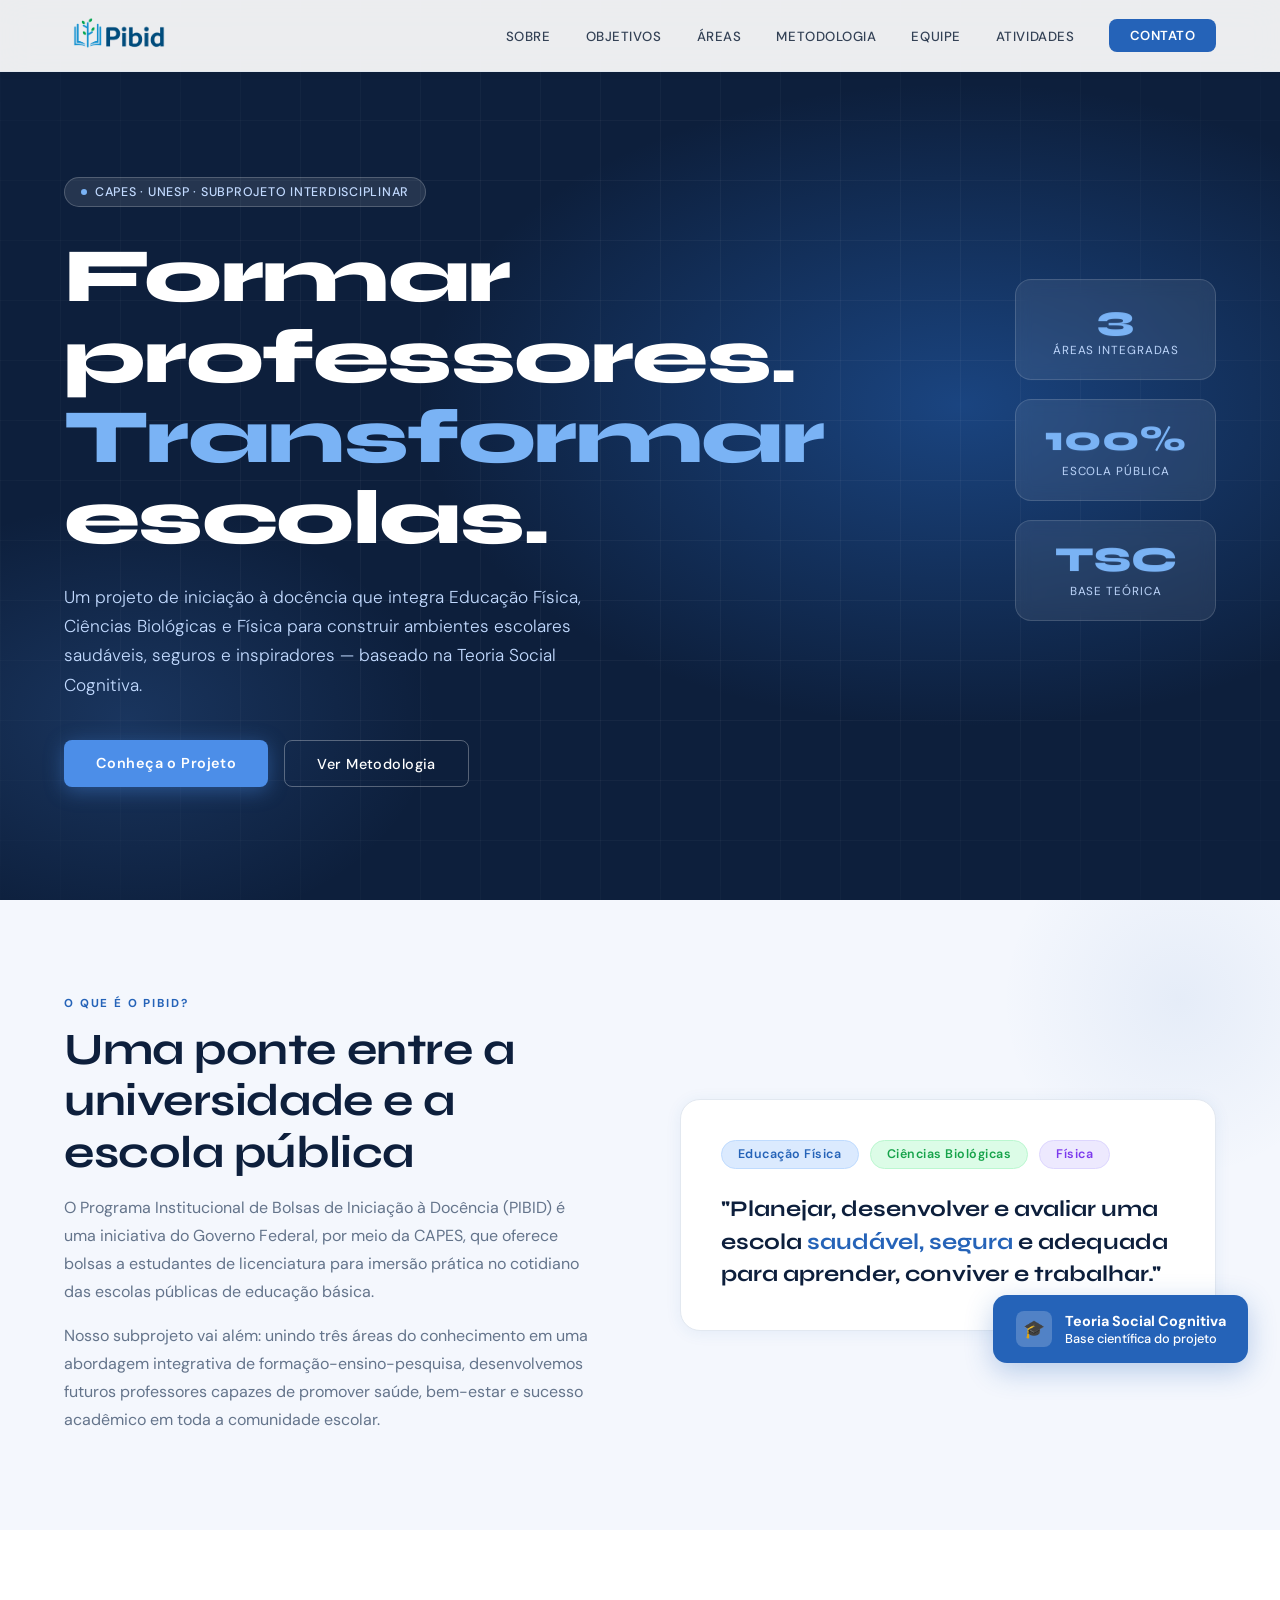
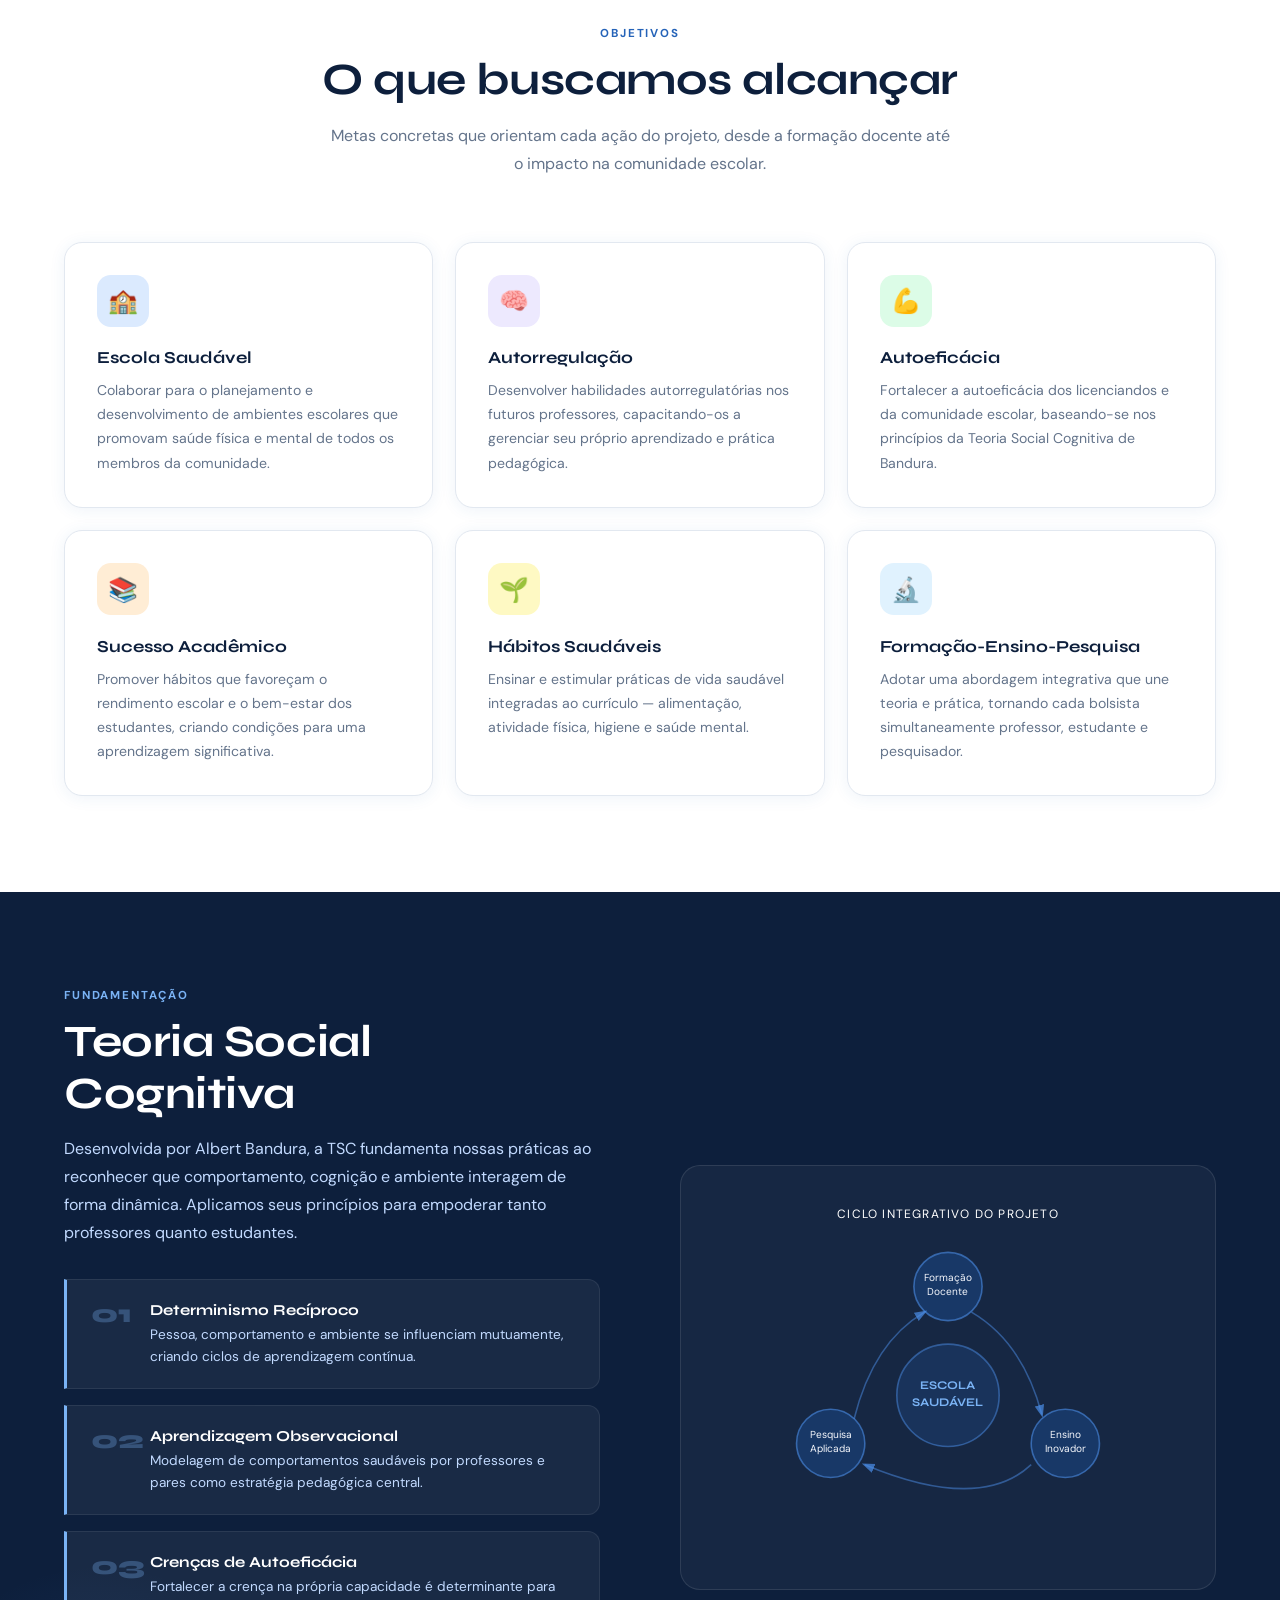
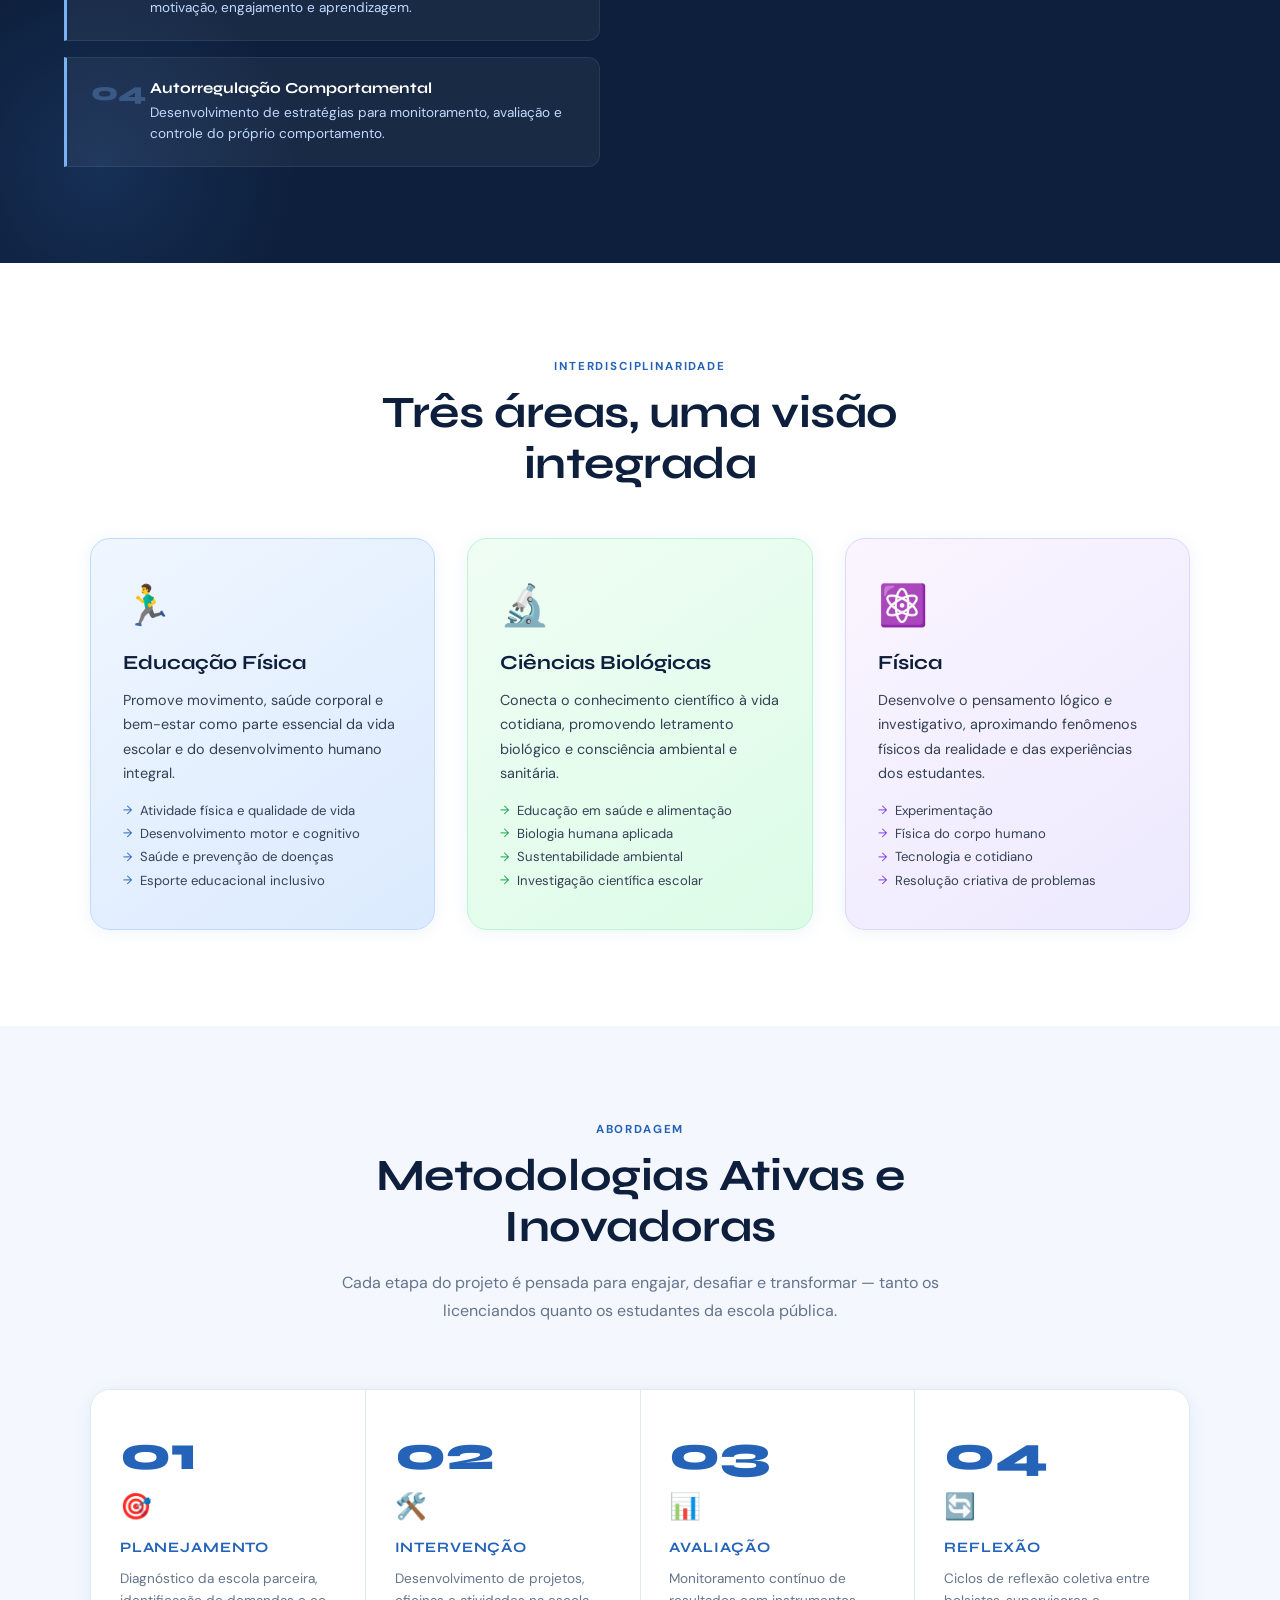
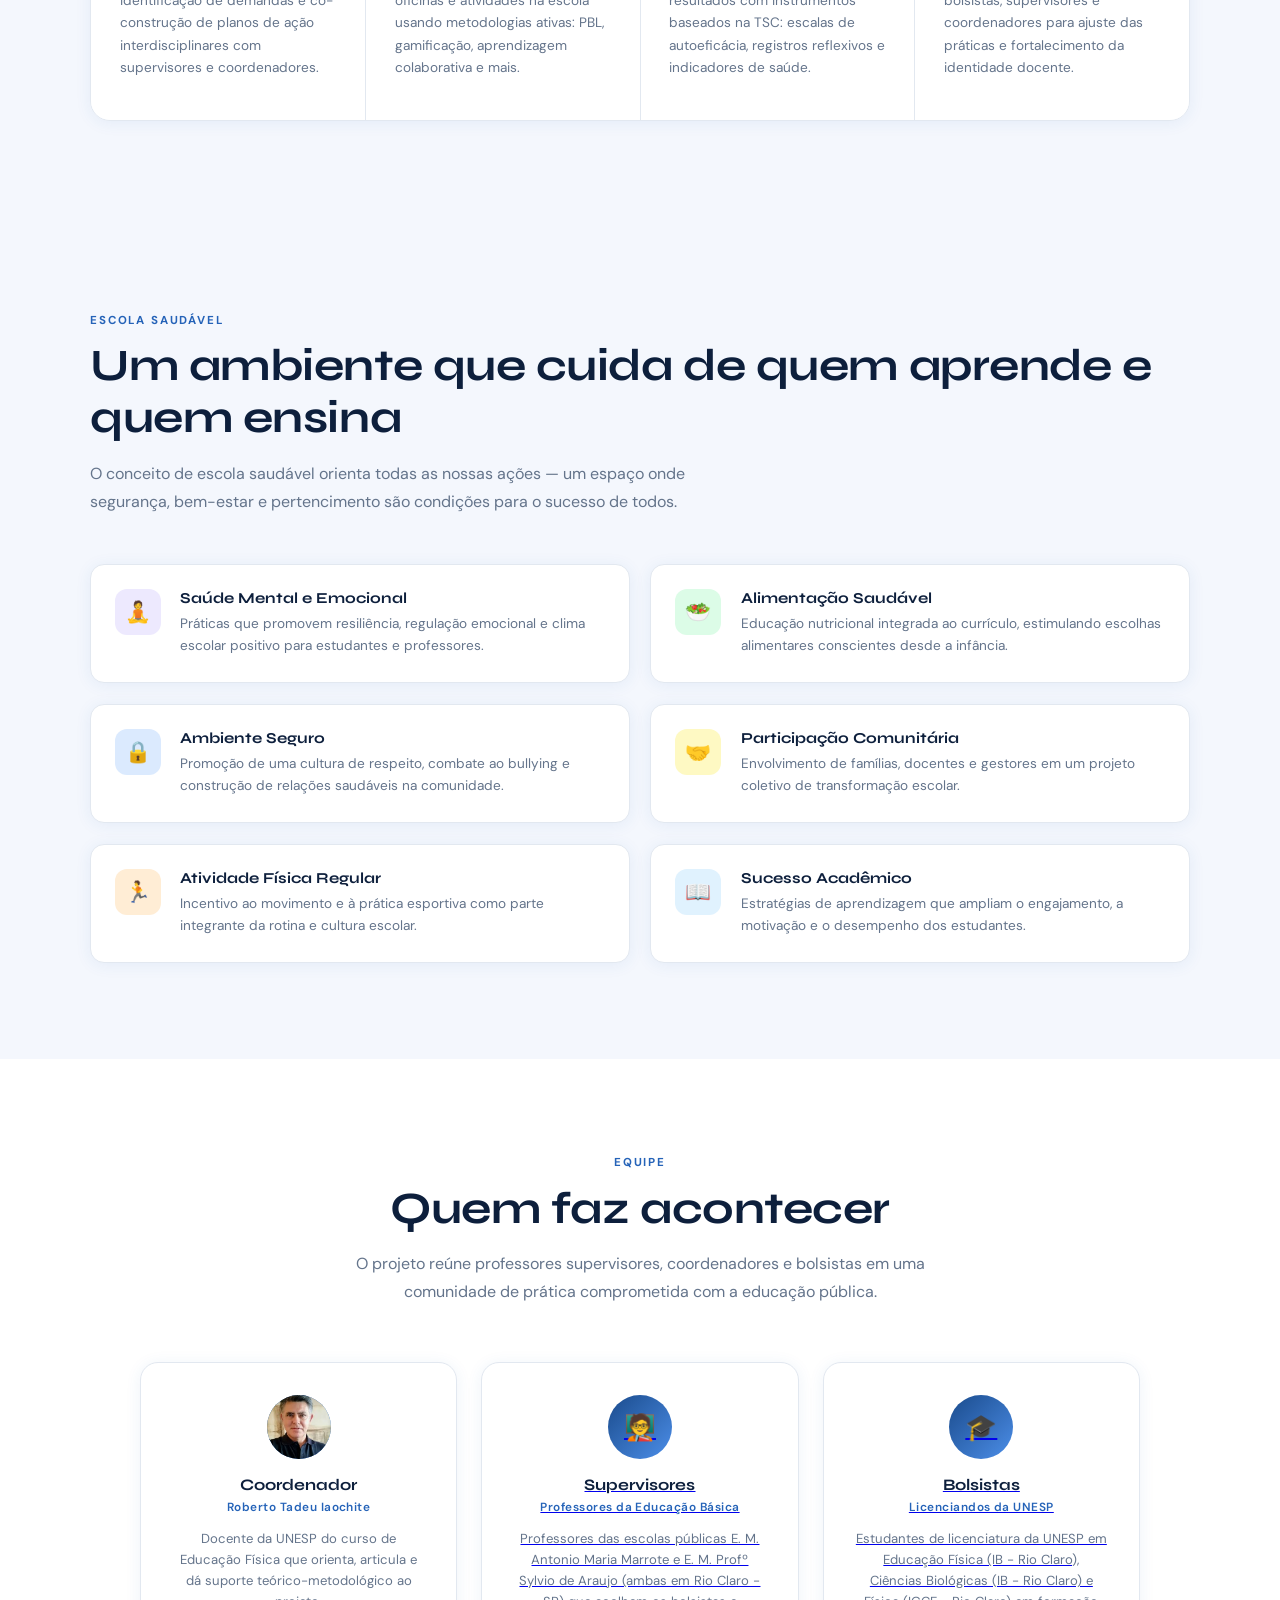
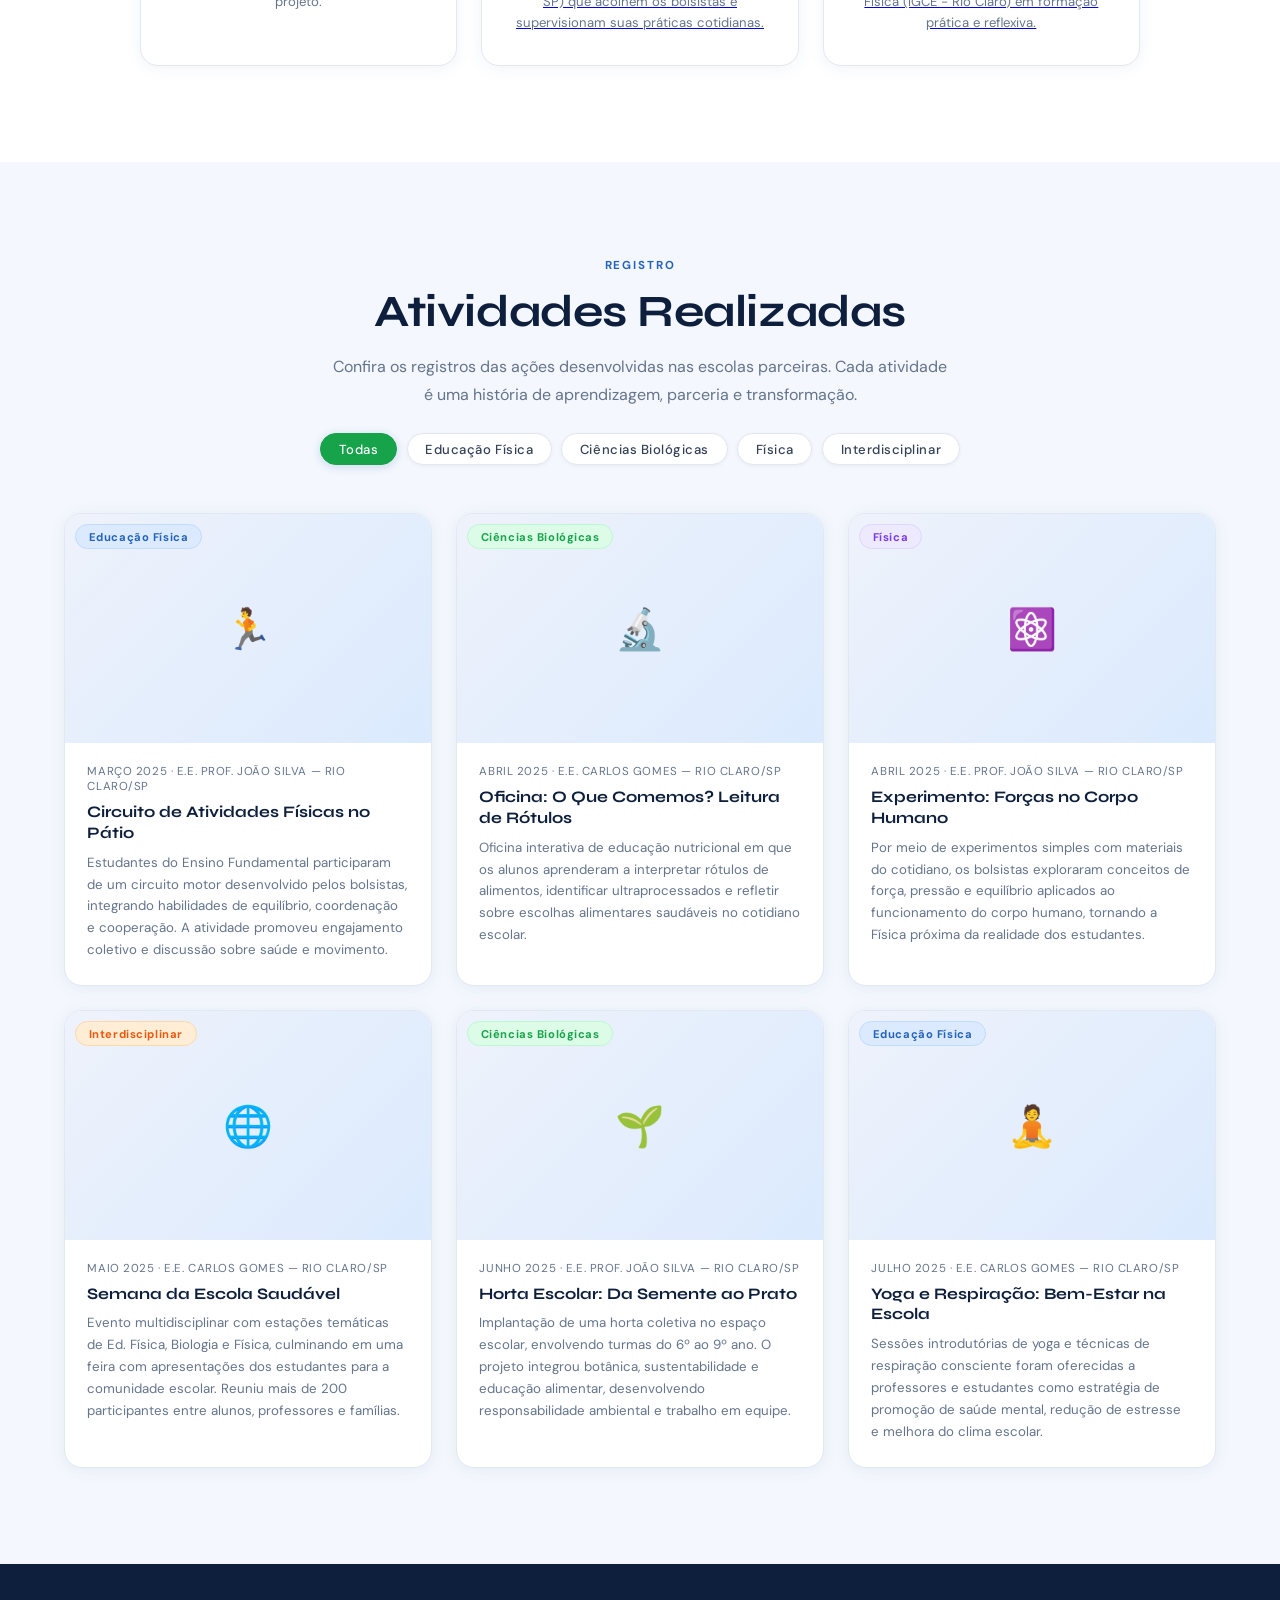
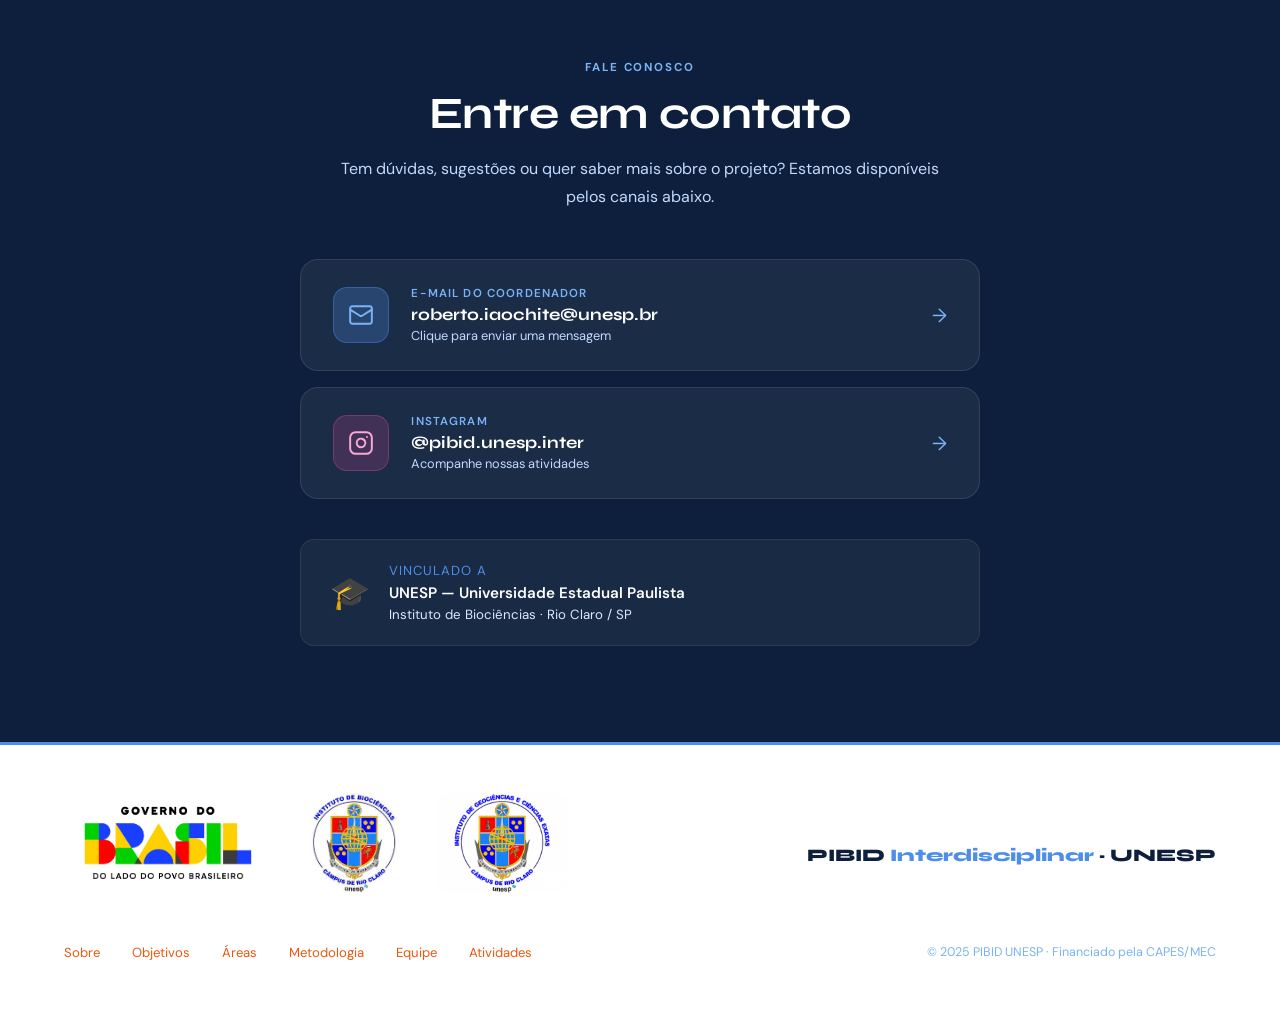
==== commit d01f8f87: "Menu e bolsistas adicionados Co-authored-by: Copilot <copilot@github.com>" ====
--- a/index.html
+++ b/index.html
@@ -565,5 +565,31 @@
   <div class="footer-copy">© 2025 PIBID UNESP · Financiado pela CAPES/MEC</div>
 </footer>
 <script src="script.js"></script>
+
+<script>
+  // ── Hamburger / Mobile nav
+const hamburger = document.getElementById('hamburger');
+const navLinks  = document.querySelector('.nav-links');
+
+// Cria overlay dinamicamente
+const overlay = document.createElement('div');
+overlay.classList.add('nav-overlay');
+document.body.appendChild(overlay);
+
+function toggleMenu(open) {
+  hamburger.classList.toggle('open', open);
+  navLinks.classList.toggle('open', open);
+  overlay.classList.toggle('open', open);
+  document.body.style.overflow = open ? 'hidden' : '';
+}
+
+hamburger.addEventListener('click', () => toggleMenu(!navLinks.classList.contains('open')));
+overlay.addEventListener('click', () => toggleMenu(false));
+
+// Fecha ao clicar em qualquer link do menu
+navLinks.querySelectorAll('a').forEach(a =>
+  a.addEventListener('click', () => toggleMenu(false))
+);
+</script>
 </body>
 </html>
--- a/style.css
+++ b/style.css
@@ -1,50 +1,53 @@
+
+Copiar
+
 /* ─── VARIÁVEIS ─── */
 a {
   text-decoration: none;
 }
-
-
+ 
+ 
 :root {
   --bg: #ffffff;
   --bg-alt: #f4f7fd;
   --bg-alt2: #eef2fb;
-
+ 
   --azul-escuro: #0d1f3c;
   --azul: #1a4b8c;
   --azul-medio: #2563b8;
   --azul-claro: #4c8ee8;
   --azul-suave: #dbeafe;
-
+ 
   --verde: #16a34a;
   --verde-suave: #dcfce7;
-
+ 
   --roxo: #7c3aed;
   --roxo-suave: #ede9fe;
-
+ 
   --laranja: #ea580c;
   --laranja-suave: #ffedd5;
-
+ 
   --texto: #0f172a;
   --texto-medio: #334155;
   --texto-claro: #64748b;
   --borda: #e2e8f0;
-
+ 
   --branco: #ffffff;
   --sombra: 0 2px 16px rgba(37,99,184,0.08);
   --sombra-hover: 0 8px 32px rgba(37,99,184,0.16);
 }
-
+ 
 *, *::before, *::after { box-sizing: border-box; margin: 0; padding: 0; }
-
+ 
 html { scroll-behavior: smooth; }
-
+ 
 body {
   font-family: 'DM Sans', sans-serif;
   background: var(--bg);
   color: var(--texto);
   overflow-x: hidden;
 }
-
+ 
     /* ── PAGE HERO ── */
     .page-hero {
       background: var(--azul-escuro);
@@ -178,7 +181,7 @@
   overflow: hidden;
   background: #eee;
     }
-
+ 
     .photo-placeholder img {
   width: 100%;
   height: 100%;
@@ -305,7 +308,7 @@
       #supervisoresSection { padding: 3rem 1.5rem; }
       .stats-bar { gap: 1.2rem; }
     }
-
+ 
 /* ─── NAVBAR ─── */
 nav {
   position: fixed;
@@ -321,7 +324,7 @@
   transition: background 0.3s, box-shadow 0.3s;
   box-shadow: 0 1px 8px rgba(0,0,0,0.06);
 }
-
+ 
 .nav-logo {
   font-family: 'Syne', sans-serif;
   font-weight: 800;
@@ -329,15 +332,15 @@
   letter-spacing: 0.03em;
   color: var(--azul-escuro);
 }
-
+ 
 .nav-logo span { color: var(--azul-claro); }
-
+ 
 .nav-links {
   display: flex;
   gap: 2.2rem;
   list-style: none;
 }
-
+ 
 .nav-links a {
   font-size: 0.83rem;
   font-weight: 500;
@@ -347,9 +350,9 @@
   text-transform: uppercase;
   transition: color 0.2s;
 }
-
+ 
 .nav-links a:hover { color: var(--azul-claro); }
-
+ 
 .nav-cta {
   padding: 0.52rem 1.3rem;
   background: var(--azul-medio);
@@ -363,9 +366,9 @@
   transition: background 0.2s, transform 0.15s;
   margin-left: 3%;
 }
-
+ 
 .nav-cta:hover { background: var(--azul-claro); transform: translateY(-1px); }
-
+ 
 /* ─── HERO ─── */
 #hero {
   position: relative;
@@ -376,7 +379,7 @@
   overflow: hidden;
   background: var(--azul-escuro);
 }
-
+ 
 .hero-bg {
   position: absolute;
   inset: 0;
@@ -385,7 +388,7 @@
     radial-gradient(ellipse 40% 40% at 10% 80%, rgba(76,142,232,0.2) 0%, transparent 60%),
     var(--azul-escuro);
 }
-
+ 
 .hero-grid-lines {
   position: absolute;
   inset: 0;
@@ -395,12 +398,12 @@
   background-size: 60px 60px;
   mask-image: radial-gradient(ellipse 80% 80% at 50% 50%, black 40%, transparent 100%);
 }
-
+ 
 .hero-content {
   position: relative;
   max-width: 680px;
 }
-
+ 
 .hero-badge {
   display: inline-flex;
   align-items: center;
@@ -418,7 +421,7 @@
   opacity: 0;
   animation: fadeUp 0.7s 0.2s forwards;
 }
-
+ 
 .hero-badge::before {
   content: '';
   width: 6px; height: 6px;
@@ -426,12 +429,12 @@
   background: #7ab3f5;
   animation: pulse 2s infinite;
 }
-
+ 
 @keyframes pulse {
   0%, 100% { opacity: 1; }
   50% { opacity: 0.4; }
 }
-
+ 
 h1 {
   font-family: 'Syne', sans-serif;
   font-size: clamp(2.8rem, 6vw, 5rem);
@@ -442,12 +445,12 @@
   opacity: 0;
   animation: fadeUp 0.8s 0.4s forwards;
 }
-
+ 
 h1 em {
   font-style: normal;
   color: #7ab3f5;
 }
-
+ 
 .hero-sub {
   margin-top: 1.5rem;
   font-size: 1.08rem;
@@ -458,7 +461,7 @@
   opacity: 0;
   animation: fadeUp 0.8s 0.6s forwards;
 }
-
+ 
 .hero-actions {
   margin-top: 2.5rem;
   display: flex;
@@ -467,7 +470,7 @@
   opacity: 0;
   animation: fadeUp 0.8s 0.8s forwards;
 }
-
+ 
 .btn-primary {
   padding: 0.85rem 2rem;
   background: var(--azul-claro);
@@ -480,13 +483,13 @@
   transition: background 0.2s, transform 0.15s, box-shadow 0.2s;
   box-shadow: 0 4px 20px rgba(76,142,232,0.4);
 }
-
+ 
 .btn-primary:hover {
   background: #3a7bd5;
   transform: translateY(-2px);
   box-shadow: 0 8px 28px rgba(76,142,232,0.5);
 }
-
+ 
 .btn-outline {
   padding: 0.85rem 2rem;
   border: 1.5px solid rgba(255,255,255,0.3);
@@ -498,13 +501,13 @@
   letter-spacing: 0.03em;
   transition: border-color 0.2s, background 0.2s, transform 0.15s;
 }
-
+ 
 .btn-outline:hover {
   border-color: rgba(255,255,255,0.6);
   background: rgba(255,255,255,0.1);
   transform: translateY(-2px);
 }
-
+ 
 .hero-stats {
   position: absolute;
   right: 4rem;
@@ -516,7 +519,7 @@
   opacity: 0;
   animation: fadeLeft 0.9s 1s forwards;
 }
-
+ 
 .stat-card {
   background: rgba(255,255,255,0.08);
   border: 1px solid rgba(255,255,255,0.15);
@@ -526,12 +529,12 @@
   backdrop-filter: blur(8px);
   transition: border-color 0.3s, transform 0.3s;
 }
-
+ 
 .stat-card:hover {
   border-color: rgba(255,255,255,0.35);
   transform: translateX(-4px);
 }
-
+ 
 .stat-number {
   font-family: 'Syne', sans-serif;
   font-size: 2.2rem;
@@ -539,7 +542,7 @@
   color: #7ab3f5;
   line-height: 1;
 }
-
+ 
 .stat-label {
   font-size: 0.73rem;
   color: #c2daff;
@@ -547,20 +550,20 @@
   letter-spacing: 0.08em;
   margin-top: 0.4rem;
 }
-
+ 
 @keyframes fadeUp {
   from { opacity: 0; transform: translateY(28px); }
   to { opacity: 1; transform: translateY(0); }
 }
-
+ 
 @keyframes fadeLeft {
   from { opacity: 0; transform: translate(28px, -50%); }
   to { opacity: 1; transform: translate(0, -50%); }
 }
-
+ 
 /* ─── SECTION COMMONS ─── */
 section { padding: 6rem 4rem; }
-
+ 
 .section-label {
   font-size: 0.72rem;
   font-weight: 700;
@@ -569,7 +572,7 @@
   color: var(--azul-medio);
   margin-bottom: 0.8rem;
 }
-
+ 
 .section-title {
   font-family: 'Syne', sans-serif;
   font-size: clamp(1.9rem, 3.5vw, 2.8rem);
@@ -578,7 +581,7 @@
   letter-spacing: -0.01em;
   color: var(--azul-escuro);
 }
-
+ 
 .section-desc {
   margin-top: 1rem;
   font-size: 1rem;
@@ -586,14 +589,14 @@
   line-height: 1.75;
   max-width: 620px;
 }
-
+ 
 /* ─── SOBRE ─── */
 #sobre {
   background: var(--bg-alt);
   position: relative;
   overflow: hidden;
 }
-
+ 
 #sobre::before {
   content: '';
   position: absolute;
@@ -603,7 +606,7 @@
   background: radial-gradient(circle, rgba(37,99,184,0.07), transparent 70%);
   pointer-events: none;
 }
-
+ 
 .sobre-grid {
   display: grid;
   grid-template-columns: 1fr 1fr;
@@ -612,9 +615,9 @@
   max-width: 1200px;
   margin: 0 auto;
 }
-
+ 
 .sobre-visual { position: relative; }
-
+ 
 .sobre-card-main {
   background: var(--branco);
   border: 1px solid var(--borda);
@@ -622,14 +625,14 @@
   padding: 2.5rem;
   box-shadow: var(--sombra);
 }
-
+ 
 .sobre-icon-row {
   display: flex;
   gap: 0.7rem;
   flex-wrap: wrap;
   margin-bottom: 1.5rem;
 }
-
+ 
 .area-pill {
   padding: 0.35rem 1rem;
   border-radius: 100px;
@@ -637,11 +640,11 @@
   font-weight: 600;
   letter-spacing: 0.04em;
 }
-
+ 
 .pill-ef  { background: var(--azul-suave);  color: var(--azul-medio); border: 1px solid #bfdbfe; }
 .pill-bio { background: var(--verde-suave); color: var(--verde);       border: 1px solid #bbf7d0; }
 .pill-fis { background: var(--roxo-suave);  color: var(--roxo);        border: 1px solid #ddd6fe; }
-
+ 
 .sobre-quote {
   font-family: 'Syne', sans-serif;
   font-size: 1.4rem;
@@ -649,9 +652,9 @@
   line-height: 1.45;
   color: var(--azul-escuro);
 }
-
+ 
 .sobre-quote span { color: var(--azul-medio); }
-
+ 
 .sobre-mini-card {
   position: absolute;
   bottom: -2rem;
@@ -664,7 +667,7 @@
   gap: 0.8rem;
   box-shadow: 0 8px 28px rgba(37,99,184,0.3);
 }
-
+ 
 .mini-icon {
   width: 36px; height: 36px;
   background: rgba(255,255,255,0.2);
@@ -674,19 +677,19 @@
   justify-content: center;
   font-size: 1.1rem;
 }
-
+ 
 .mini-text { font-size: 0.8rem; font-weight: 500; color: #fff; }
 .mini-text strong { display: block; font-size: 0.9rem; font-weight: 700; }
-
+ 
 /* ─── OBJETIVOS ─── */
 #objetivos { background: var(--branco); }
-
+ 
 .obj-header {
   text-align: center;
   max-width: 640px;
   margin: 0 auto 4rem;
 }
-
+ 
 .obj-grid {
   display: grid;
   grid-template-columns: repeat(3, 1fr);
@@ -694,7 +697,7 @@
   max-width: 1200px;
   margin: 0 auto;
 }
-
+ 
 .obj-card {
   background: var(--branco);
   border: 1.5px solid var(--borda);
@@ -704,13 +707,13 @@
   cursor: default;
   box-shadow: var(--sombra);
 }
-
+ 
 .obj-card:hover {
   border-color: var(--azul-claro);
   transform: translateY(-6px);
   box-shadow: var(--sombra-hover);
 }
-
+ 
 .obj-icon {
   width: 52px; height: 52px;
   border-radius: 14px;
@@ -720,14 +723,14 @@
   font-size: 1.5rem;
   margin-bottom: 1.3rem;
 }
-
+ 
 .obj-card:nth-child(1) .obj-icon { background: var(--azul-suave); }
 .obj-card:nth-child(2) .obj-icon { background: var(--roxo-suave); }
 .obj-card:nth-child(3) .obj-icon { background: var(--verde-suave); }
 .obj-card:nth-child(4) .obj-icon { background: var(--laranja-suave); }
 .obj-card:nth-child(5) .obj-icon { background: #fef9c3; }
 .obj-card:nth-child(6) .obj-icon { background: #e0f2fe; }
-
+ 
 .obj-card h3 {
   font-family: 'Syne', sans-serif;
   font-size: 1.05rem;
@@ -735,20 +738,20 @@
   margin-bottom: 0.6rem;
   color: var(--azul-escuro);
 }
-
+ 
 .obj-card p {
   font-size: 0.88rem;
   color: var(--texto-claro);
   line-height: 1.72;
 }
-
+ 
 /* ─── TEORIA ─── */
 #teoria {
   background: var(--azul-escuro);
   position: relative;
   overflow: hidden;
 }
-
+ 
 #teoria::before {
   content: '';
   position: absolute;
@@ -758,7 +761,7 @@
   background: radial-gradient(circle, rgba(76,142,232,0.15), transparent 70%);
   pointer-events: none;
 }
-
+ 
 .teoria-content {
   max-width: 1200px;
   margin: 0 auto;
@@ -767,13 +770,13 @@
   gap: 5rem;
   align-items: center;
 }
-
+ 
 #teoria .section-label { color: #7ab3f5; }
 #teoria .section-title { color: #fff; }
 #teoria .section-desc  { color: #c2daff; }
-
+ 
 .teoria-pilares { display: flex; flex-direction: column; gap: 1rem; }
-
+ 
 .pilar {
   display: flex;
   align-items: flex-start;
@@ -785,12 +788,12 @@
   border-radius: 0 12px 12px 0;
   transition: background 0.2s, transform 0.2s;
 }
-
+ 
 .pilar:hover {
   background: rgba(255,255,255,0.1);
   transform: translateX(6px);
 }
-
+ 
 .pilar-num {
   font-family: 'Syne', sans-serif;
   font-size: 1.6rem;
@@ -799,7 +802,7 @@
   line-height: 1;
   min-width: 2.5rem;
 }
-
+ 
 .pilar-text h4 {
   font-family: 'Syne', sans-serif;
   font-size: 0.95rem;
@@ -807,11 +810,11 @@
   margin-bottom: 0.3rem;
   color: #fff;
 }
-
+ 
 .pilar-text p { font-size: 0.85rem; color: #c2daff; line-height: 1.6; }
-
+ 
 .teoria-visual { display: flex; flex-direction: column; gap: 1.5rem; }
-
+ 
 .ciclo-diagram {
   background: rgba(255,255,255,0.04);
   border: 1px solid rgba(255,255,255,0.1);
@@ -819,18 +822,18 @@
   padding: 2.5rem;
   text-align: center;
 }
-
+ 
 .ciclo-diagram svg { width: 100%; max-width: 320px; }
-
+ 
 /* ─── METODOLOGIA ─── */
 #metodologia { background: var(--bg-alt); }
-
+ 
 .met-header {
   text-align: center;
   max-width: 640px;
   margin: 0 auto 4rem;
 }
-
+ 
 .met-flow {
   display: flex;
   align-items: stretch;
@@ -841,7 +844,7 @@
   border: 1.5px solid var(--borda);
   box-shadow: var(--sombra);
 }
-
+ 
 .met-step {
   flex: 1;
   padding: 2.5rem 1.8rem;
@@ -851,10 +854,10 @@
   cursor: default;
   position: relative;
 }
-
+ 
 .met-step:last-child { border-right: none; }
 .met-step:hover { background: var(--bg-alt2); }
-
+ 
 .met-step-num {
   font-family: 'Syne', sans-serif;
   font-size: 3rem;
@@ -863,9 +866,9 @@
   line-height: 1;
   margin-bottom: 0.8rem;
 }
-
+ 
 .met-step-icon { font-size: 1.6rem; margin-bottom: 1rem; }
-
+ 
 .met-step h3 {
   font-family: 'Syne', sans-serif;
   font-size: 0.9rem;
@@ -875,12 +878,12 @@
   letter-spacing: 0.06em;
   margin-bottom: 0.7rem;
 }
-
+ 
 .met-step p { font-size: 0.85rem; color: var(--texto-claro); line-height: 1.65; }
-
+ 
 /* ─── ÁREAS ─── */
 #areas { background: var(--branco); }
-
+ 
 .areas-grid {
   display: grid;
   grid-template-columns: repeat(3, 1fr);
@@ -888,7 +891,7 @@
   max-width: 1100px;
   margin: 3rem auto 0;
 }
-
+ 
 .area-card {
   border-radius: 20px;
   padding: 2.5rem 2rem;
@@ -897,15 +900,15 @@
   transition: transform 0.3s, box-shadow 0.3s;
   box-shadow: var(--sombra);
 }
-
+ 
 .area-card:hover { transform: translateY(-6px); box-shadow: var(--sombra-hover); }
-
+ 
 .area-card.ef  { background: linear-gradient(145deg, #eff6ff, #dbeafe); border: 1.5px solid #bfdbfe; }
 .area-card.bio { background: linear-gradient(145deg, #f0fdf4, #dcfce7); border: 1.5px solid #bbf7d0; }
 .area-card.fis { background: linear-gradient(145deg, #faf5ff, #ede9fe); border: 1.5px solid #ddd6fe; }
-
+ 
 .area-emoji { font-size: 2.5rem; margin-bottom: 1.2rem; }
-
+ 
 .area-card h3 {
   font-family: 'Syne', sans-serif;
   font-size: 1.25rem;
@@ -913,9 +916,9 @@
   margin-bottom: 0.8rem;
   color: var(--azul-escuro);
 }
-
+ 
 .area-card p { font-size: 0.9rem; color: var(--texto-medio); line-height: 1.7; }
-
+ 
 .area-card ul {
   margin-top: 1rem;
   list-style: none;
@@ -923,7 +926,7 @@
   flex-direction: column;
   gap: 0.4rem;
 }
-
+ 
 .area-card ul li {
   font-size: 0.82rem;
   color: var(--texto-medio);
@@ -931,23 +934,23 @@
   align-items: center;
   gap: 0.5rem;
 }
-
+ 
 .area-card.ef  ul li::before { content: '→'; color: var(--azul-medio); font-size: 0.75rem; }
 .area-card.bio ul li::before { content: '→'; color: var(--verde);       font-size: 0.75rem; }
 .area-card.fis ul li::before { content: '→'; color: var(--roxo);        font-size: 0.75rem; }
-
+ 
 /* ─── ESCOLA SAUDÁVEL ─── */
 #escola { background: var(--bg-alt); }
-
+ 
 .escola-content { max-width: 1100px; margin: 0 auto; }
-
+ 
 .escola-features {
   display: grid;
   grid-template-columns: repeat(2, 1fr);
   gap: 1.3rem;
   margin-top: 3rem;
 }
-
+ 
 .feature-item {
   display: flex;
   gap: 1.2rem;
@@ -959,13 +962,13 @@
   transition: border-color 0.3s, box-shadow 0.3s, transform 0.3s;
   box-shadow: var(--sombra);
 }
-
+ 
 .feature-item:hover {
   border-color: var(--azul-claro);
   box-shadow: var(--sombra-hover);
   transform: translateY(-3px);
 }
-
+ 
 .feature-icon {
   width: 46px; height: 46px;
   min-width: 46px;
@@ -975,14 +978,14 @@
   justify-content: center;
   font-size: 1.3rem;
 }
-
+ 
 .feature-item:nth-child(1) .feature-icon { background: var(--roxo-suave); }
 .feature-item:nth-child(2) .feature-icon { background: var(--verde-suave); }
 .feature-item:nth-child(3) .feature-icon { background: var(--azul-suave); }
 .feature-item:nth-child(4) .feature-icon { background: #fef9c3; }
 .feature-item:nth-child(5) .feature-icon { background: var(--laranja-suave); }
 .feature-item:nth-child(6) .feature-icon { background: #e0f2fe; }
-
+ 
 .feature-text h4 {
   font-family: 'Syne', sans-serif;
   font-size: 0.95rem;
@@ -990,18 +993,18 @@
   margin-bottom: 0.4rem;
   color: var(--azul-escuro);
 }
-
+ 
 .feature-text p { font-size: 0.85rem; color: var(--texto-claro); line-height: 1.65; }
-
+ 
 /* ─── EQUIPE ─── */
 #equipe { background: var(--branco); }
-
+ 
 .equipe-header {
   text-align: center;
   max-width: 580px;
   margin: 0 auto 3.5rem;
 }
-
+ 
 .roles-grid {
   display: grid;
   grid-template-columns: repeat(3, 1fr);
@@ -1009,7 +1012,7 @@
   max-width: 1000px;
   margin: 0 auto;
 }
-
+ 
 .role-card {
   background: var(--branco);
   border: 1.5px solid var(--borda);
@@ -1019,13 +1022,13 @@
   transition: transform 0.3s, border-color 0.3s, box-shadow 0.3s;
   box-shadow: var(--sombra);
 }
-
+ 
 .role-card:hover {
   transform: translateY(-5px);
   border-color: var(--azul-claro);
   box-shadow: var(--sombra-hover);
 }
-
+ 
 .role-avatar {
   width: 64px; height: 64px;
   border-radius: 50%;
@@ -1036,7 +1039,7 @@
   justify-content: center;
   font-size: 1.6rem;
 }
-
+ 
 .role-avatar img {
   width: 100%;
   height: 100%;
@@ -1044,7 +1047,7 @@
   display: block;
   border-radius: 50%;
 }
-
+ 
 .role-card h3 {
   font-family: 'Syne', sans-serif;
   font-size: 1rem;
@@ -1052,16 +1055,16 @@
   margin-bottom: 0.3rem;
   color: var(--azul-escuro);
 }
-
+ 
 .role-card .role-tag {
   font-size: 0.74rem;
   color: var(--azul-medio);
   font-weight: 600;
   letter-spacing: 0.04em;
 }
-
+ 
 .role-card p { margin-top: 0.8rem; font-size: 0.82rem; color: var(--texto-claro); line-height: 1.6; }
-
+ 
 /* ─── FOOTER ─── */
 footer {
   background: var(--branco);
@@ -1073,14 +1076,14 @@
   flex-wrap: wrap;
   gap: 1.5rem;
 }
-
+ 
 .footer-brand { font-family: 'Syne', sans-serif; font-weight: 800; font-size: 1.1rem; color: var(--azul-escuro); }
 .footer-brand span { color: var(--azul-claro); }
 .footer-links { display: flex; gap: 2rem; list-style: none; }
 .footer-links a { font-size: 0.82rem; color: var(--laranja); text-decoration: none; transition: color 0.2s; }
 .footer-links a:hover { color: var(--azul-escuro); }
 .footer-copy { font-size: 0.78rem; color: #7ab3f5; }
-
+ 
 .footer-logos {
   display: flex;
   align-items: center;
@@ -1089,13 +1092,13 @@
   margin-bottom: 1.5rem;
   flex-wrap: wrap;
 }
-
+ 
 .footer-logo-item {
   display: flex;
   align-items: center;
   justify-content: center;
 }
-
+ 
 .footer-logo {
   height: 100px;       /* Ajuste conforme necessário */
   width: auto;
@@ -1103,17 +1106,17 @@
   transition: opacity 0.2s ease;
   border-radius: 15px;
 }
-
+ 
 .footer-logo:hover {
   opacity: 0.8;
 }
-
-
+ 
+ 
 /* ─── ATIVIDADES ─── */
 #atividades { background: var(--bg-alt); }
-
+ 
 .ativ-header { text-align: center; max-width: 640px; margin: 0 auto 1.5rem; }
-
+ 
 .ativ-filters {
   display: flex;
   align-items: center;
@@ -1122,7 +1125,7 @@
   flex-wrap: wrap;
   margin-bottom: 3rem;
 }
-
+ 
 .filter-btn {
   padding: 0.42rem 1.1rem;
   border-radius: 100px;
@@ -1137,10 +1140,10 @@
   transition: all 0.2s;
   box-shadow: 0 1px 4px rgba(0,0,0,0.05);
 }
-
+ 
 .filter-btn:hover { border-color: var(--azul-claro); color: var(--azul-medio); }
 .filter-btn.active { background: var(--azul-medio); border-color: var(--azul-medio); color: #fff; box-shadow: 0 2px 10px rgba(37,99,184,0.2); }
-
+ 
 .ativ-grid {
   display: grid;
   grid-template-columns: repeat(3, 1fr);
@@ -1148,7 +1151,7 @@
   max-width: 1200px;
   margin: 0 auto;
 }
-
+ 
 .ativ-card {
   background: var(--branco);
   border: 1.5px solid var(--borda);
@@ -1157,13 +1160,13 @@
   transition: transform 0.3s, border-color 0.3s, box-shadow 0.3s;
   box-shadow: var(--sombra);
 }
-
+ 
 .ativ-card:hover {
   transform: translateY(-6px);
   border-color: var(--azul-claro);
   box-shadow: var(--sombra-hover);
 }
-
+ 
 .ativ-img-wrap {
   width: 100%;
   aspect-ratio: 16/10;
@@ -1171,16 +1174,16 @@
   position: relative;
   background: var(--bg-alt2);
 }
-
+ 
 .ativ-img-wrap img {
   width: 100%;
   height: 100%;
   object-fit: cover;
   transition: transform 0.5s ease;
 }
-
+ 
 .ativ-card:hover .ativ-img-wrap img { transform: scale(1.06); }
-
+ 
 .ativ-img-placeholder {
   width: 100%;
   height: 100%;
@@ -1193,9 +1196,9 @@
   font-size: 0.82rem;
   background: linear-gradient(135deg, var(--bg-alt2), var(--azul-suave));
 }
-
+ 
 .ativ-img-placeholder span { font-size: 2.5rem; }
-
+ 
 .ativ-area-tag {
   position: absolute;
   top: 10px; left: 10px;
@@ -1205,14 +1208,14 @@
   font-weight: 700;
   letter-spacing: 0.05em;
 }
-
+ 
 .tag-ef    { background: var(--azul-suave);   color: var(--azul-medio); border: 1px solid #bfdbfe; }
 .tag-bio   { background: var(--verde-suave);   color: var(--verde);      border: 1px solid #bbf7d0; }
 .tag-fis   { background: var(--roxo-suave);    color: var(--roxo);       border: 1px solid #ddd6fe; }
 .tag-inter { background: var(--laranja-suave); color: var(--laranja);    border: 1px solid #fed7aa; }
-
+ 
 .ativ-body { padding: 1.3rem 1.4rem 1.5rem; }
-
+ 
 .ativ-date {
   font-size: 0.72rem;
   color: var(--texto-claro);
@@ -1220,7 +1223,7 @@
   text-transform: uppercase;
   margin-bottom: 0.5rem;
 }
-
+ 
 .ativ-card h3 {
   font-family: 'Syne', sans-serif;
   font-size: 1rem;
@@ -1229,11 +1232,11 @@
   color: var(--azul-escuro);
   line-height: 1.3;
 }
-
+ 
 .ativ-card p { font-size: 0.83rem; color: var(--texto-claro); line-height: 1.65; }
-
+ 
 .ativ-hidden { display: none !important; }
-
+ 
     /* ── PAGE HERO ── */
     .page-hero {
       background: var(--azul-escuro);
@@ -1437,21 +1440,21 @@
       .stats-bar { gap: 1.2rem; }
     }
     @media (max-width: 480px)  { .bolsistas-grid { grid-template-columns: 1fr; } }
-
+ 
 @media (max-width: 1024px) { .ativ-grid { grid-template-columns: 1fr 1fr; } }
 @media (max-width: 768px)  { .ativ-grid { grid-template-columns: 1fr; } }
-
+ 
 /* ─── CONTATO ─── */
 #contato { background: var(--azul-escuro); padding: 6rem 4rem; }
-
+ 
 .contato-inner { max-width: 680px; margin: 0 auto; }
-
+ 
 #contato .section-label { color: #7ab3f5; text-align: center; }
 #contato .section-title { color: #fff; text-align: center; }
 #contato .section-desc  { color: #c2daff; text-align: center; margin: 1rem auto 3rem; }
-
+ 
 .contato-cards { display: flex; flex-direction: column; gap: 1rem; }
-
+ 
 .contato-card {
   display: flex;
   align-items: center;
@@ -1463,13 +1466,13 @@
   text-decoration: none;
   transition: background 0.25s, border-color 0.25s, transform 0.25s;
 }
-
+ 
 .contato-card:hover {
   background: rgba(255,255,255,0.12);
   border-color: rgba(255,255,255,0.25);
   transform: translateX(6px);
 }
-
+ 
 .contato-icon-wrap {
   width: 56px; height: 56px;
   min-width: 56px;
@@ -1478,12 +1481,12 @@
   align-items: center;
   justify-content: center;
 }
-
+ 
 .email-icon { background: rgba(76,142,232,0.25); border: 1px solid rgba(76,142,232,0.4); color: #7ab3f5; }
 .insta-icon { background: rgba(220,72,150,0.2);  border: 1px solid rgba(220,72,150,0.35); color: #f9a8d4; }
-
+ 
 .contato-card-text { display: flex; flex-direction: column; gap: 0.18rem; flex: 1; }
-
+ 
 .contato-card-label {
   font-size: 0.72rem;
   font-weight: 600;
@@ -1491,13 +1494,13 @@
   letter-spacing: 0.1em;
   color: #7ab3f5;
 }
-
+ 
 .contato-card-value { font-family: 'Syne', sans-serif; font-size: 1.05rem; font-weight: 700; color: #fff; }
 .contato-card-hint  { font-size: 0.8rem; color: #c2daff; }
-
+ 
 .contato-arrow { font-size: 1.2rem; color: #7ab3f5; transition: transform 0.2s; }
 .contato-card:hover .contato-arrow { transform: translateX(4px); }
-
+ 
 .contato-unesp {
   display: flex;
   align-items: center;
@@ -1508,35 +1511,79 @@
   border: 1px solid rgba(255,255,255,0.08);
   border-radius: 14px;
 }
-
+ 
 .contato-unesp-logo { font-size: 2rem; line-height: 1; }
-
+ 
 @media (max-width: 768px) {
   #contato { padding: 4rem 1.5rem; }
   .contato-card { padding: 1.2rem; gap: 1rem; }
   .contato-card-value { font-size: 0.9rem; }
 }
-
+ 
 /* ─── SCROLL REVEAL ─── */
 .reveal {
   opacity: 0;
   transform: translateY(32px);
   transition: opacity 0.7s ease, transform 0.7s ease;
 }
-
+ 
 .reveal.visible { opacity: 1; transform: translateY(0); }
-
+ 
 /* ─── MOBILE ─── */
-.hamburger { display: none; cursor: pointer; flex-direction: column; gap: 5px; }
+.hamburger { display: none; cursor: pointer; flex-direction: column; gap: 5px; z-index: 200; }
 .hamburger span { display: block; width: 24px; height: 2px; background: var(--texto); border-radius: 2px; transition: all 0.3s; }
-
+ 
+/* ── Hamburger → X */
+.hamburger.open span:nth-child(1) { transform: translateY(7px) rotate(45deg); }
+.hamburger.open span:nth-child(2) { opacity: 0; transform: scaleX(0); }
+.hamburger.open span:nth-child(3) { transform: translateY(-7px) rotate(-45deg); }
+.hamburger.open span { background: #fff; }
+ 
+/* ── Sidebar mobile */
+@media (max-width: 768px) {
+  .nav-links {
+    display: flex !important;
+    flex-direction: column;
+    gap: 0;
+    position: fixed;
+    top: 0; right: 0;
+    width: 75vw;
+    max-width: 300px;
+    height: 100vh;
+    background: var(--azul-escuro);
+    padding: 5rem 2rem 2rem;
+    z-index: 99;
+    transform: translateX(100%);
+    transition: transform 0.35s cubic-bezier(0.4,0,0.2,1);
+    box-shadow: -6px 0 32px rgba(0,0,0,0.25);
+    list-style: none;
+  }
+ 
+  .nav-links.open { transform: translateX(0); }
+ 
+  .nav-links li a {
+    display: block;
+    padding: 1rem 0;
+    font-size: 1rem;
+    font-weight: 600;
+    color: #c2daff;
+    border-bottom: 1px solid rgba(255,255,255,0.08);
+    letter-spacing: 0.06em;
+    text-transform: uppercase;
+    transition: color 0.2s;
+  }
+ 
+  .nav-links li:last-child a { border-bottom: none; }
+  .nav-links li a:hover { color: #fff; }
+}
+ 
 @media (max-width: 1024px) {
   .hero-stats { display: none; }
   .sobre-grid, .teoria-content { grid-template-columns: 1fr; gap: 3rem; }
   .areas-grid, .roles-grid { grid-template-columns: 1fr 1fr; }
   .obj-grid { grid-template-columns: 1fr 1fr; }
 }
-
+ 
 @media (max-width: 768px) {
   nav { padding: 1rem 1.5rem; }
   .nav-links, .nav-cta { display: none; }
@@ -1547,4 +1594,4 @@
   .met-flow { flex-direction: column; }
   .met-step { border-right: none; border-bottom: 1.5px solid var(--borda); }
   footer { flex-direction: column; align-items: flex-start; padding: 2rem 1.5rem; }
-}
+}
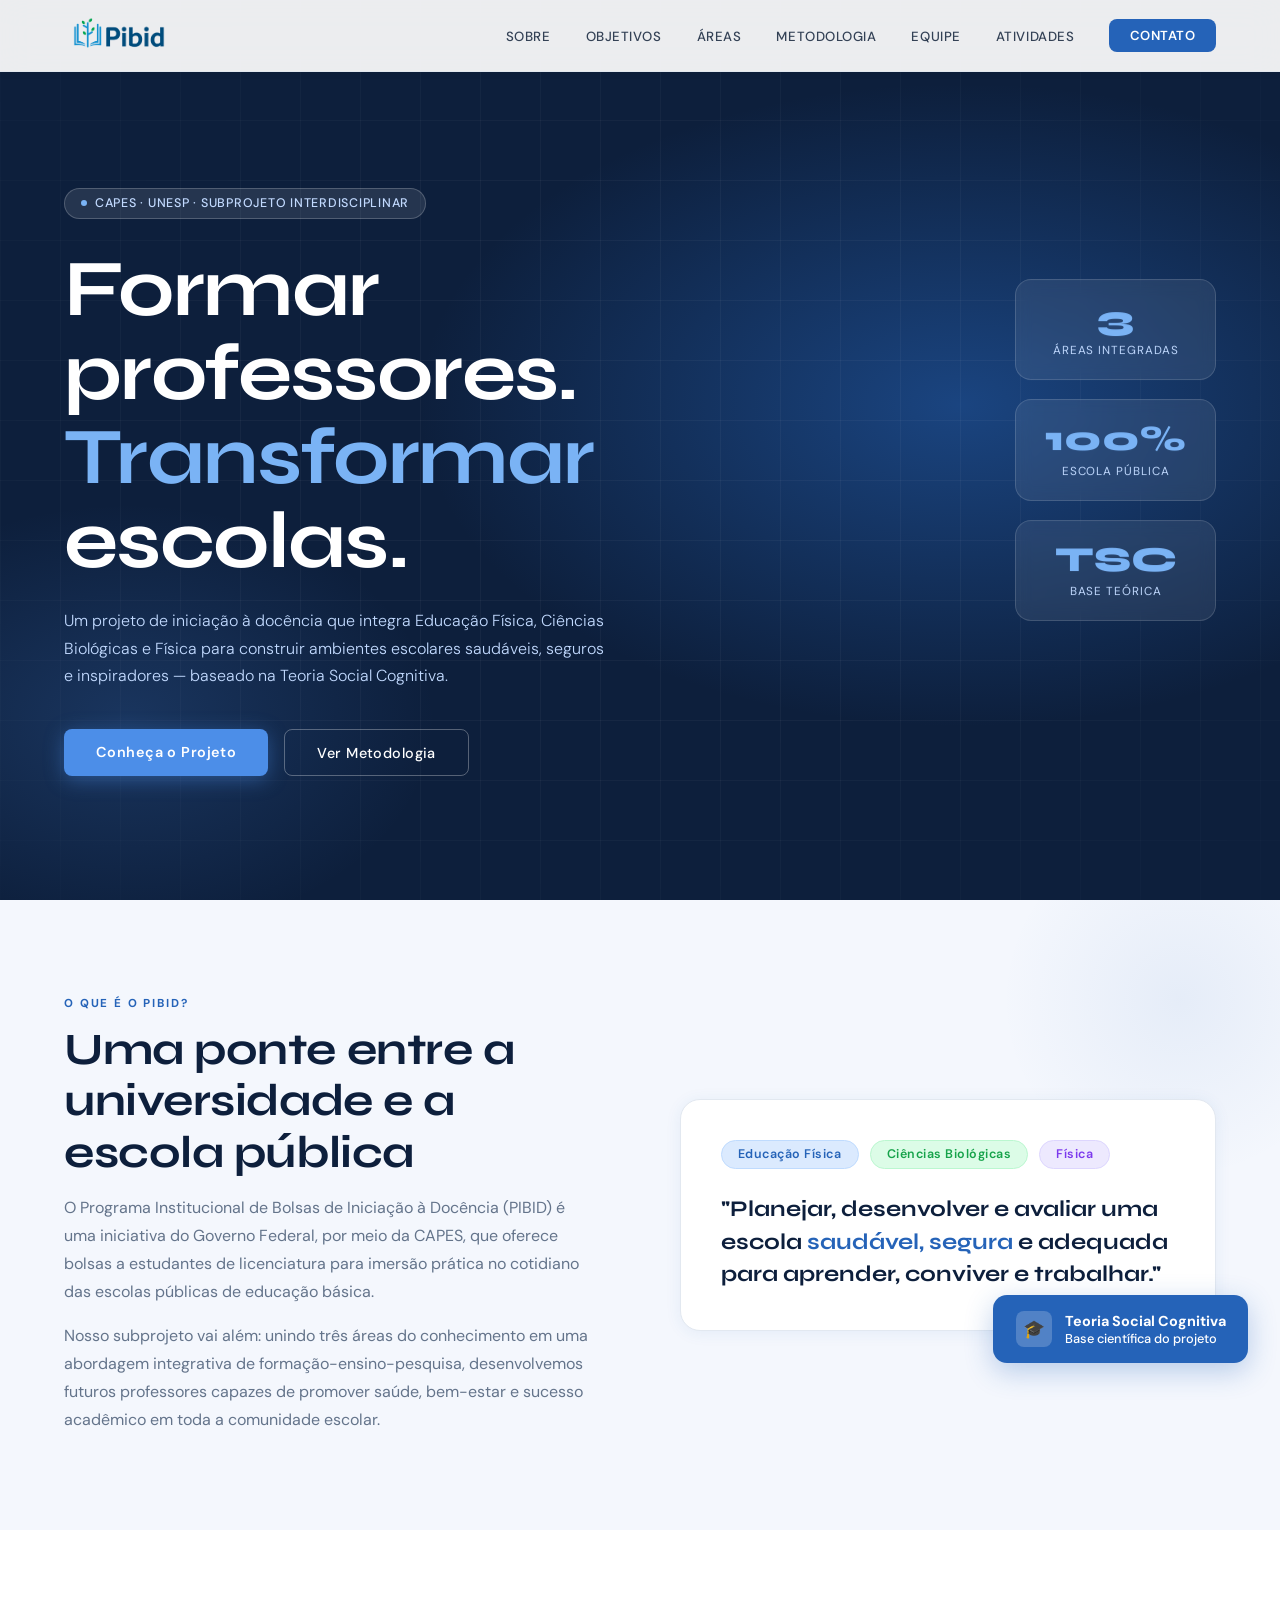
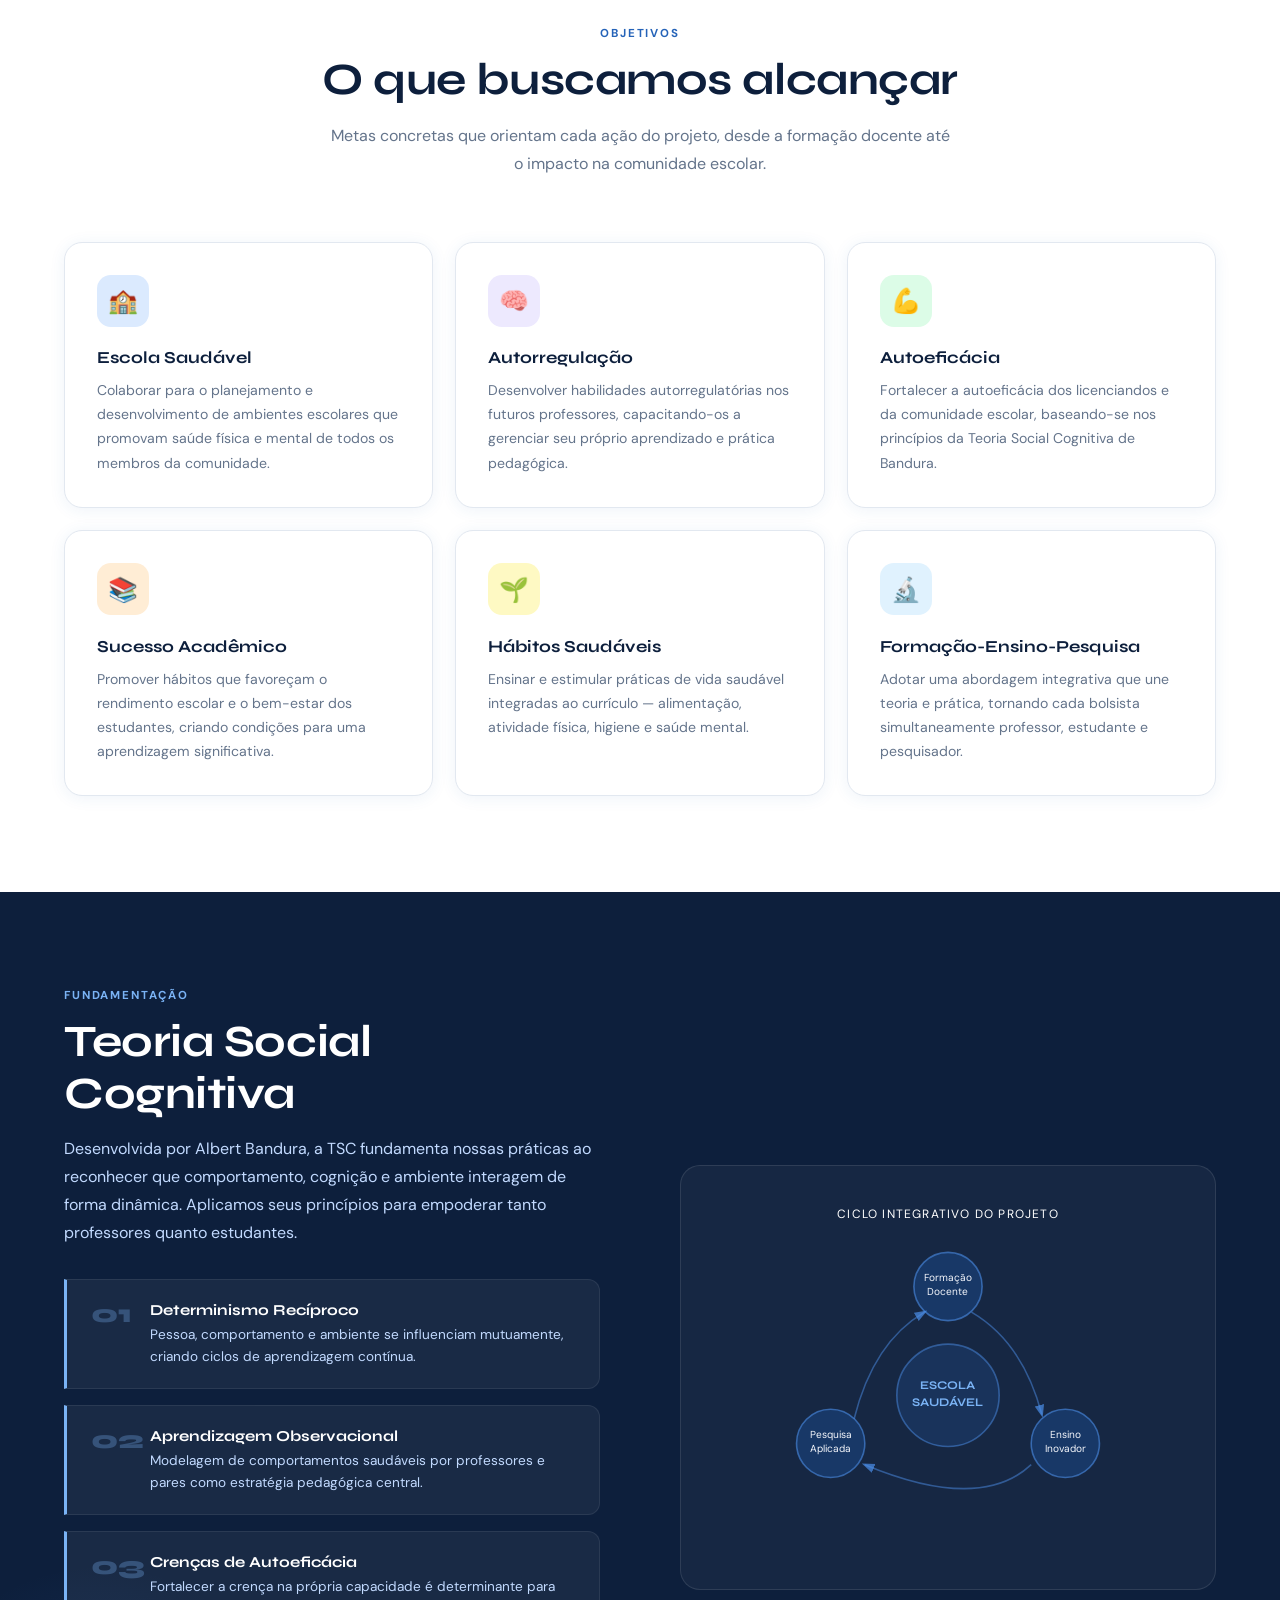
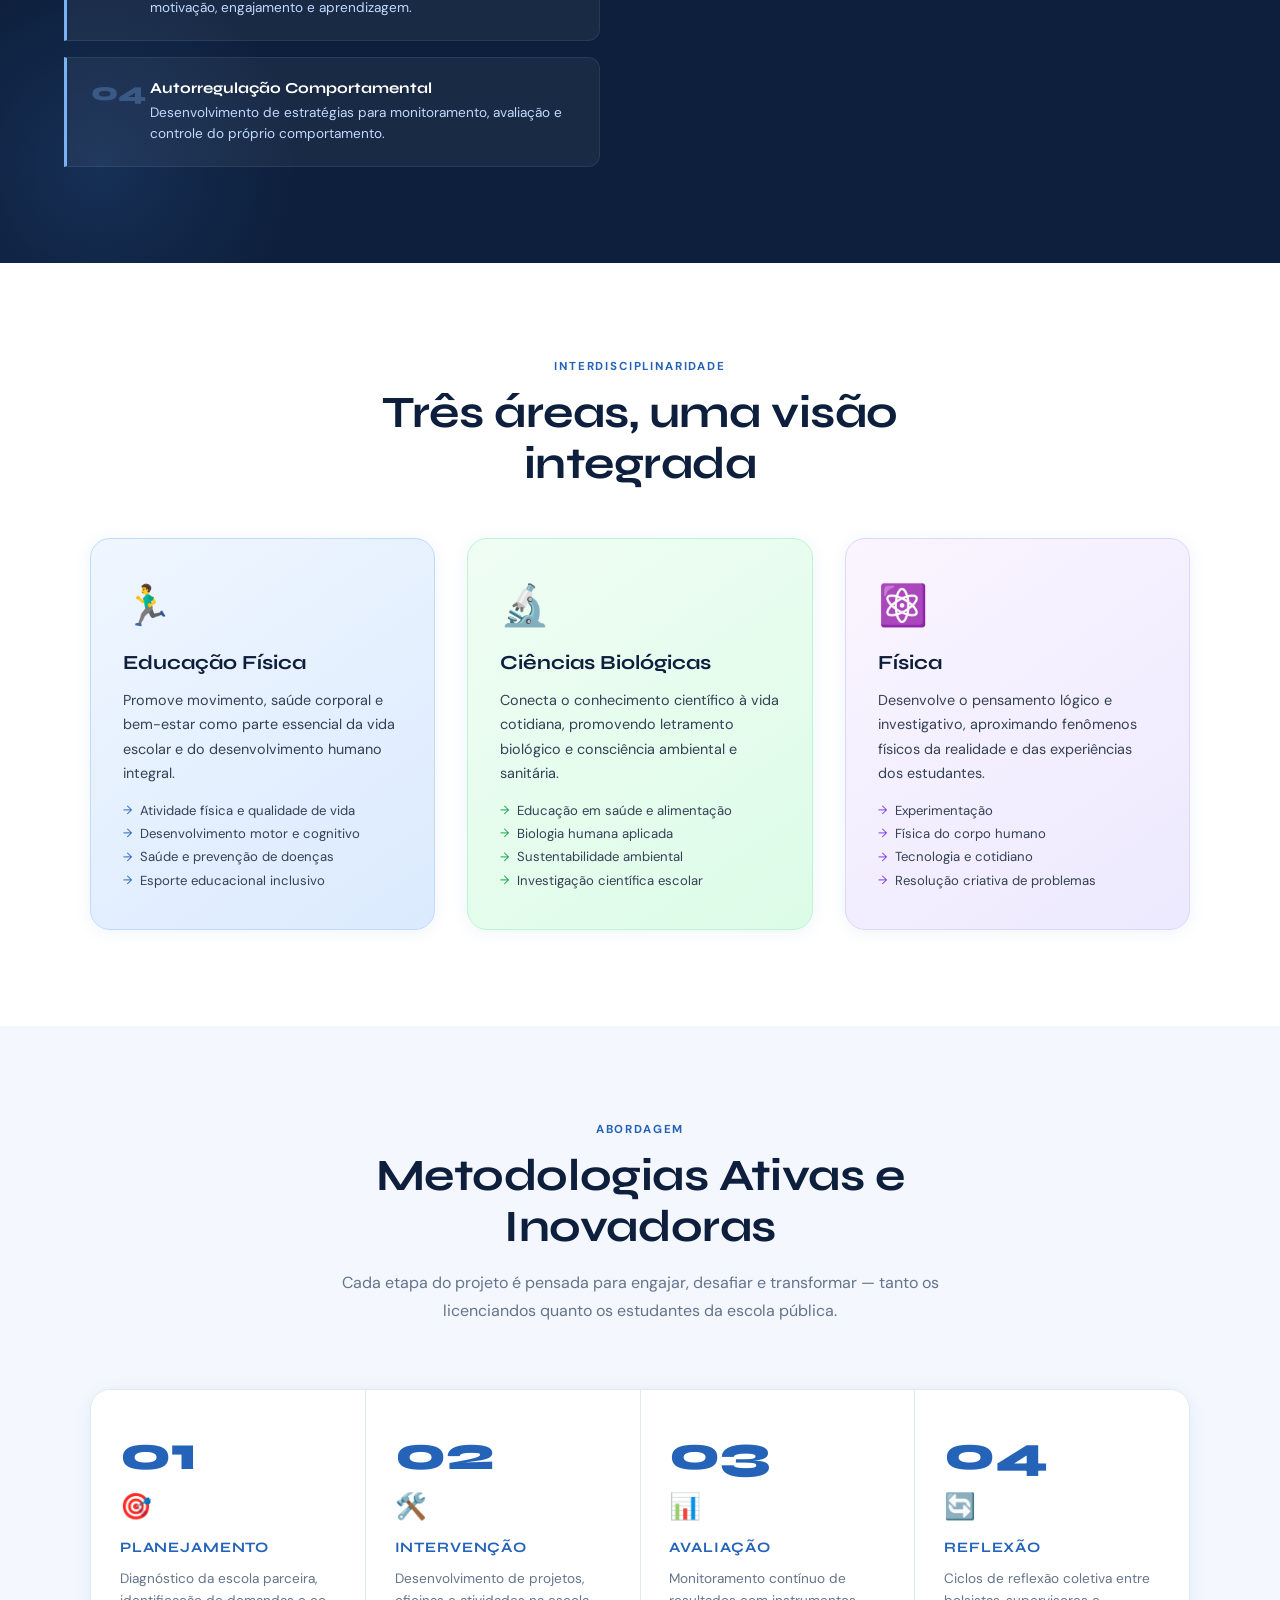
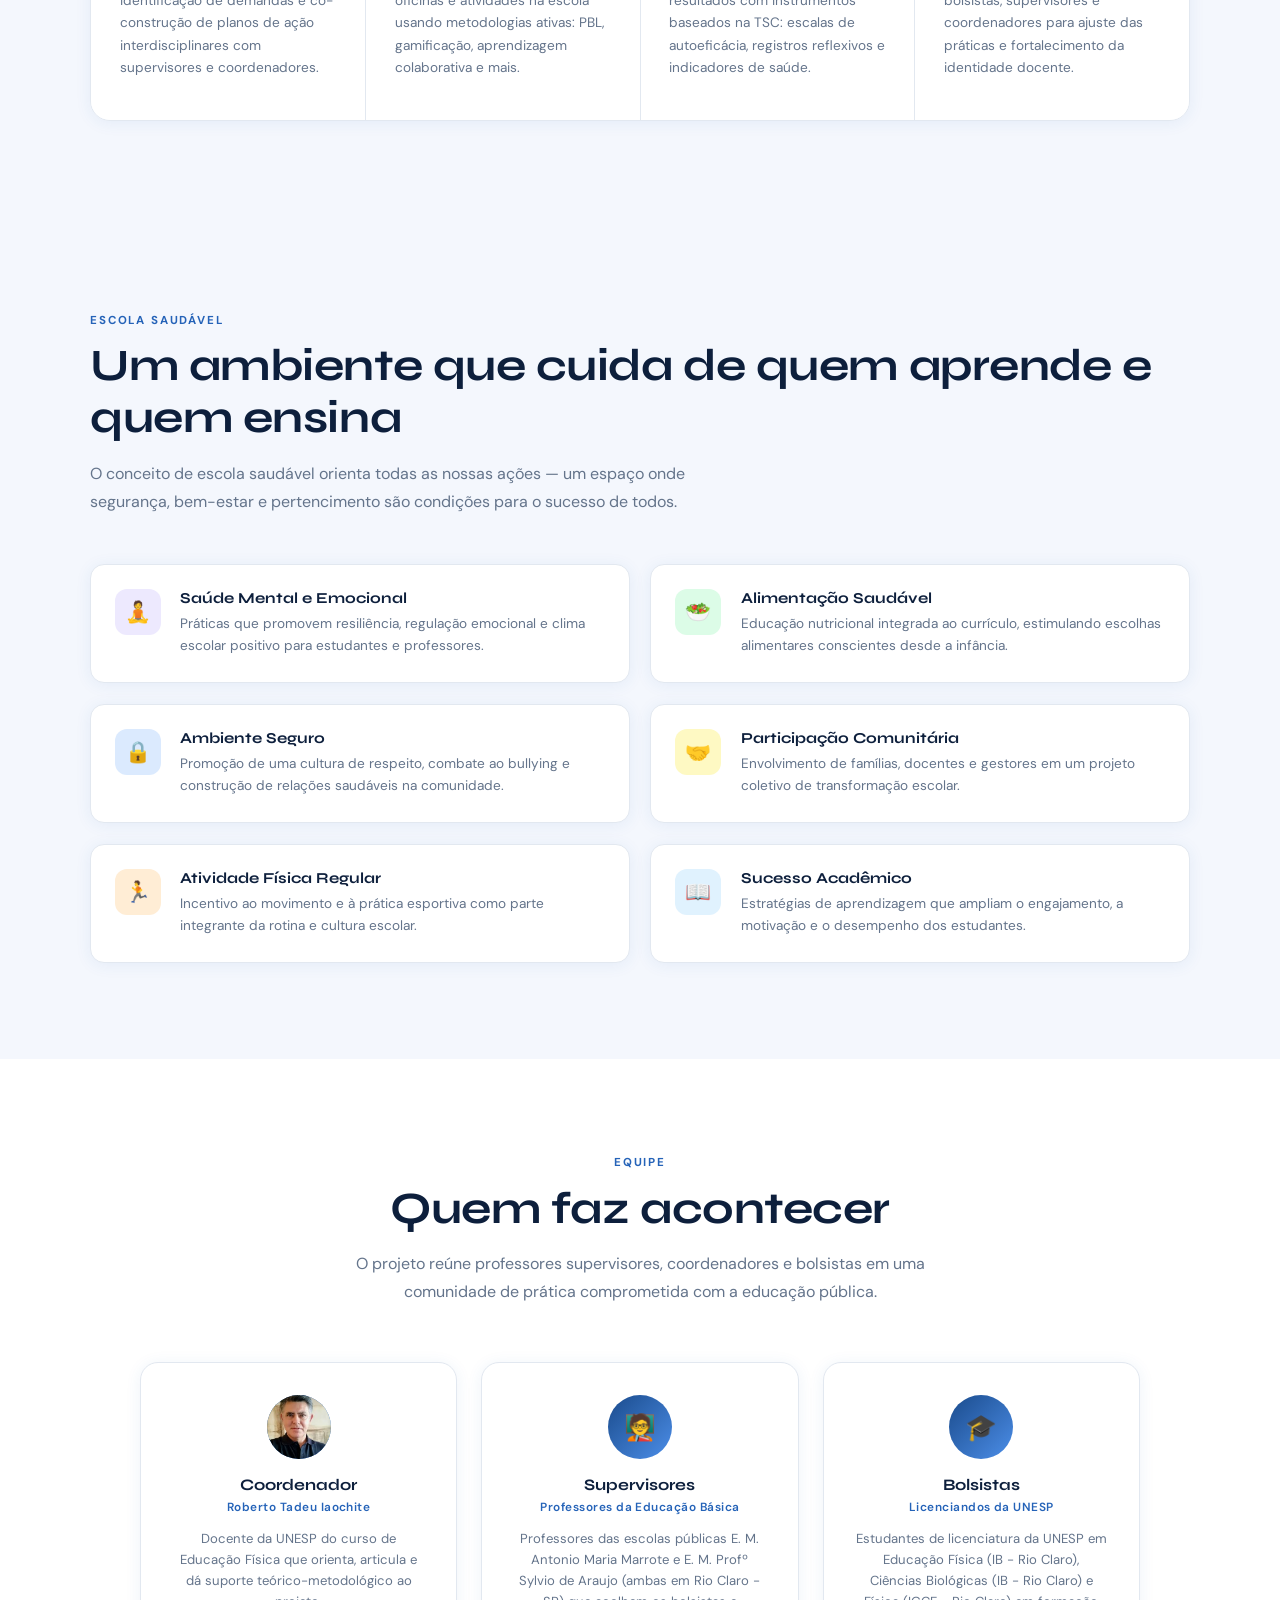
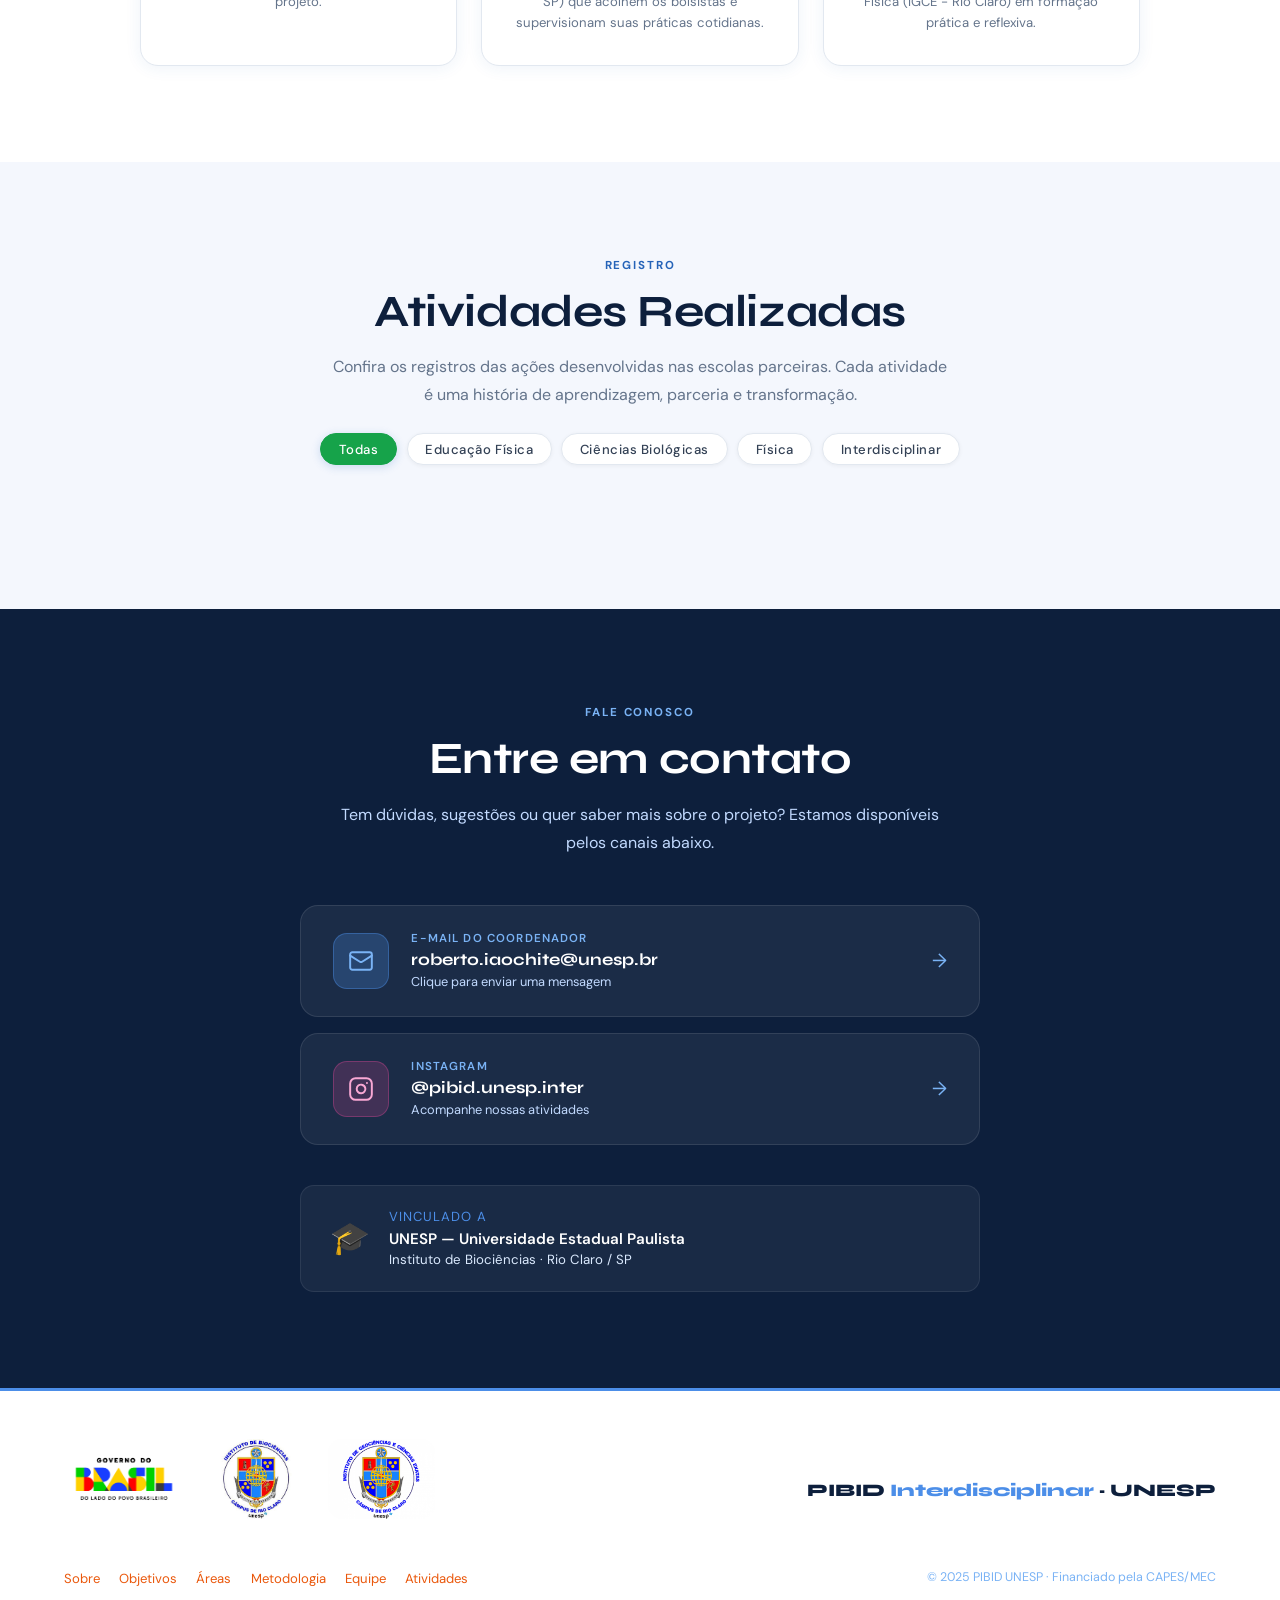
==== commit 1e2b2ab4: "Atividades Retiradas" ====
--- a/index.html
+++ b/index.html
@@ -407,7 +407,7 @@
 
   <div class="ativ-grid" id="ativGrid">
 
-    <div class="ativ-card reveal" data-area="ef">
+    <!-- <div class="ativ-card reveal" data-area="ef">
       <div class="ativ-img-wrap">
         <div class="ativ-img-placeholder"><span>🏃</span></div>
         <span class="ativ-area-tag tag-ef">Educação Física</span>
@@ -477,7 +477,7 @@
         <h3>Yoga e Respiração: Bem-Estar na Escola</h3>
         <p>Sessões introdutórias de yoga e técnicas de respiração consciente foram oferecidas a professores e estudantes como estratégia de promoção de saúde mental, redução de estresse e melhora do clima escolar.</p>
       </div>
-    </div>
+    </div> -->
 
   </div>
 </section>
--- a/style.css
+++ b/style.css
@@ -1,6 +1,3 @@
-
-Copiar
-
 /* ─── VARIÁVEIS ─── */
 a {
   text-decoration: none;
@@ -39,13 +36,14 @@
  
 *, *::before, *::after { box-sizing: border-box; margin: 0; padding: 0; }
  
-html { scroll-behavior: smooth; }
+html { scroll-behavior: smooth; overflow-x: hidden; max-width: 100%; }
  
 body {
   font-family: 'DM Sans', sans-serif;
   background: var(--bg);
   color: var(--texto);
   overflow-x: hidden;
+  max-width: 100%;
 }
  
     /* ── PAGE HERO ── */
@@ -402,6 +400,7 @@
 .hero-content {
   position: relative;
   max-width: 680px;
+  width: 100%;
 }
  
 .hero-badge {
@@ -437,13 +436,13 @@
  
 h1 {
   font-family: 'Syne', sans-serif;
-  font-size: clamp(2.8rem, 6vw, 5rem);
-  font-weight: 800;
+  font-size: clamp(2rem, 8vw, 5rem);
   line-height: 1.05;
   letter-spacing: -0.02em;
   color: #fff;
   opacity: 0;
   animation: fadeUp 0.8s 0.4s forwards;
+  word-break: break-word;
 }
  
 h1 em {
@@ -453,7 +452,7 @@
  
 .hero-sub {
   margin-top: 1.5rem;
-  font-size: 1.08rem;
+  font-size: 1rem;
   font-weight: 300;
   color: #c2daff;
   line-height: 1.7;
@@ -1077,9 +1076,9 @@
   gap: 1.5rem;
 }
  
-.footer-brand { font-family: 'Syne', sans-serif; font-weight: 800; font-size: 1.1rem; color: var(--azul-escuro); }
+.footer-brand { font-family: 'Syne', sans-serif; font-weight: 800; font-size: 1.1rem; color: var(--azul-escuro); white-space: nowrap; overflow: hidden; text-overflow: ellipsis; max-width: 100%; }
 .footer-brand span { color: var(--azul-claro); }
-.footer-links { display: flex; gap: 2rem; list-style: none; }
+.footer-links { display: flex; gap: 1.2rem; list-style: none; flex-wrap: wrap; }
 .footer-links a { font-size: 0.82rem; color: var(--laranja); text-decoration: none; transition: color 0.2s; }
 .footer-links a:hover { color: var(--azul-escuro); }
 .footer-copy { font-size: 0.78rem; color: #7ab3f5; }
@@ -1100,7 +1099,8 @@
 }
  
 .footer-logo {
-  height: 100px;       /* Ajuste conforme necessário */
+  height: 80px;
+  max-width: 120px;
   width: auto;
   object-fit: contain;
   transition: opacity 0.2s ease;
@@ -1585,13 +1585,17 @@
 }
  
 @media (max-width: 768px) {
-  nav { padding: 1rem 1.5rem; }
-  .nav-links, .nav-cta { display: none; }
+  nav { padding: 0.85rem 1.25rem; }
+  .nav-cta { display: none; }
   .hamburger { display: flex; }
   section { padding: 4rem 1.5rem; }
   #hero { padding: 6rem 1.5rem 3rem; }
   .obj-grid, .areas-grid, .roles-grid, .escola-features { grid-template-columns: 1fr; }
   .met-flow { flex-direction: column; }
   .met-step { border-right: none; border-bottom: 1.5px solid var(--borda); }
-  footer { flex-direction: column; align-items: flex-start; padding: 2rem 1.5rem; }
+  footer { flex-direction: column; align-items: flex-start; padding: 2rem 1.25rem; overflow: hidden; }
+  .footer-logos { gap: 1rem; }
+  .footer-logo { height: 60px; max-width: 90px; }
+  .footer-links { gap: 0.8rem; }
+  .footer-brand { font-size: 0.95rem; }
 }
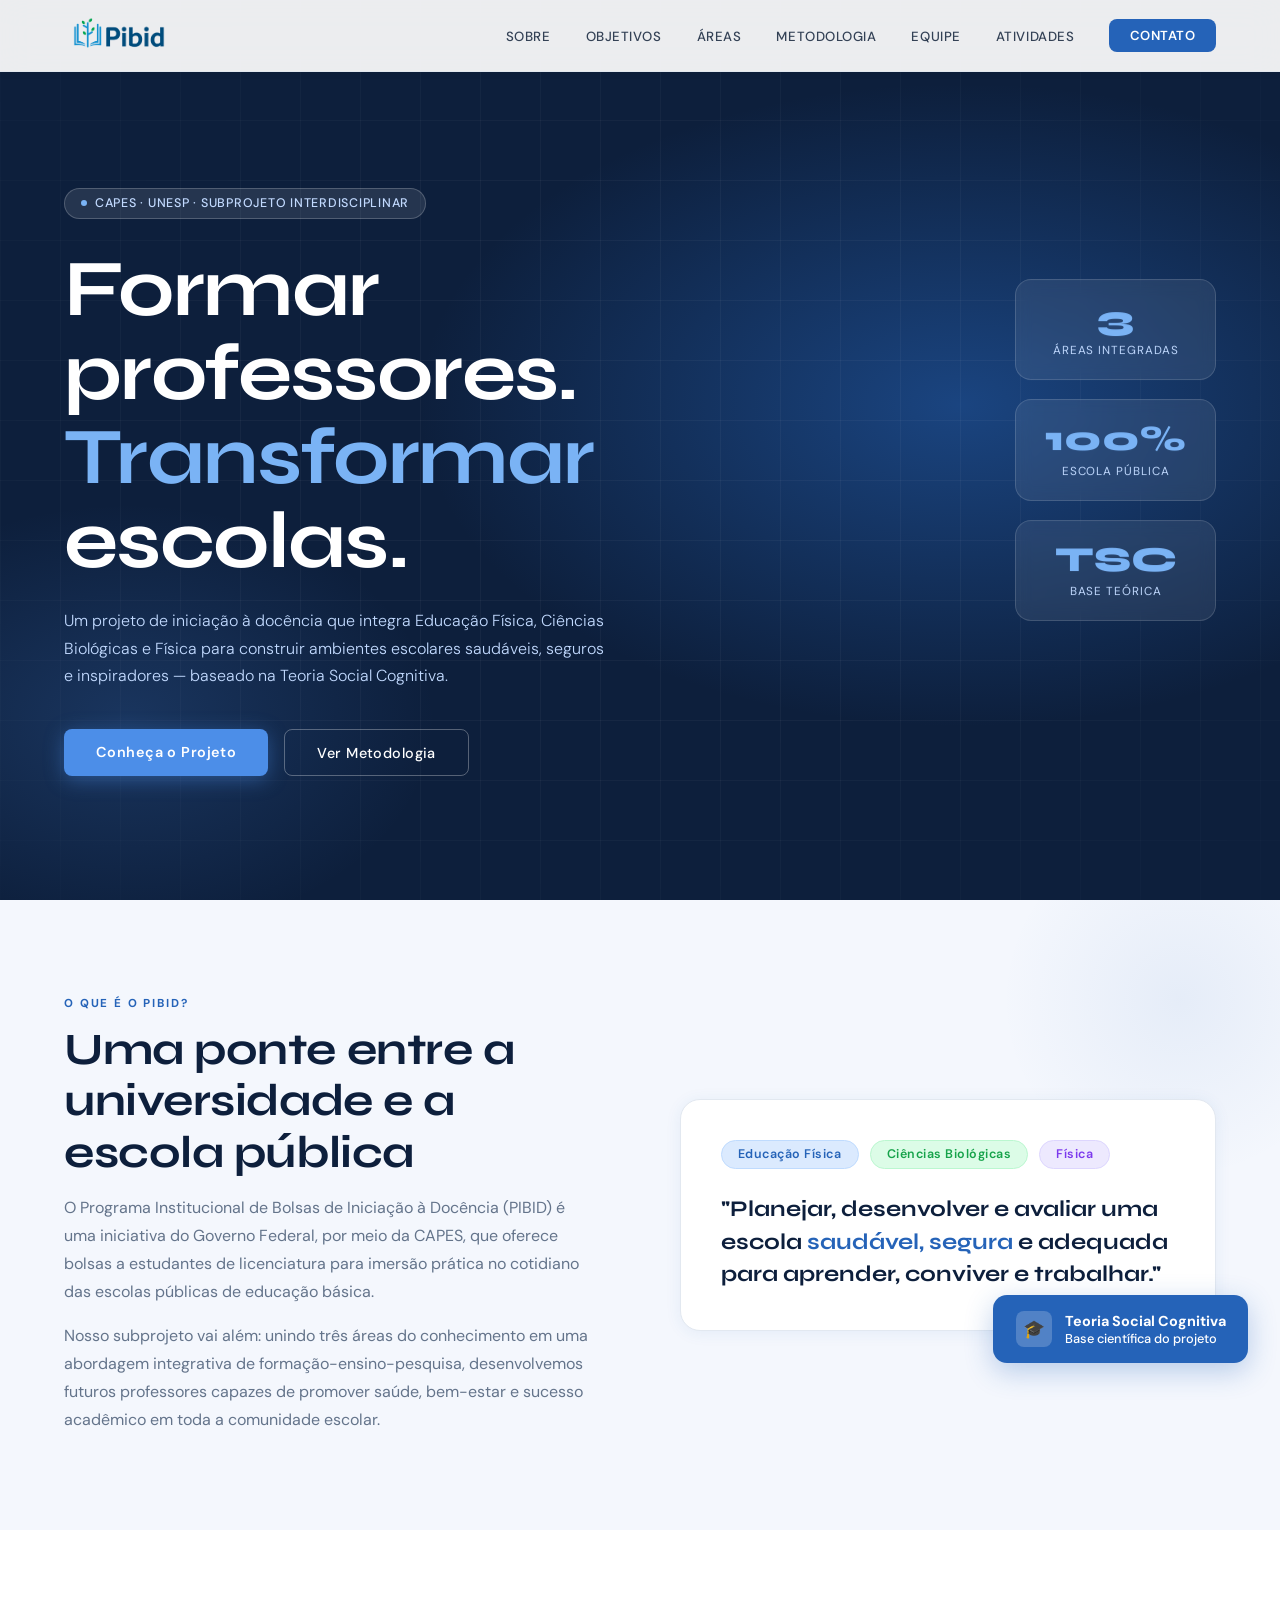
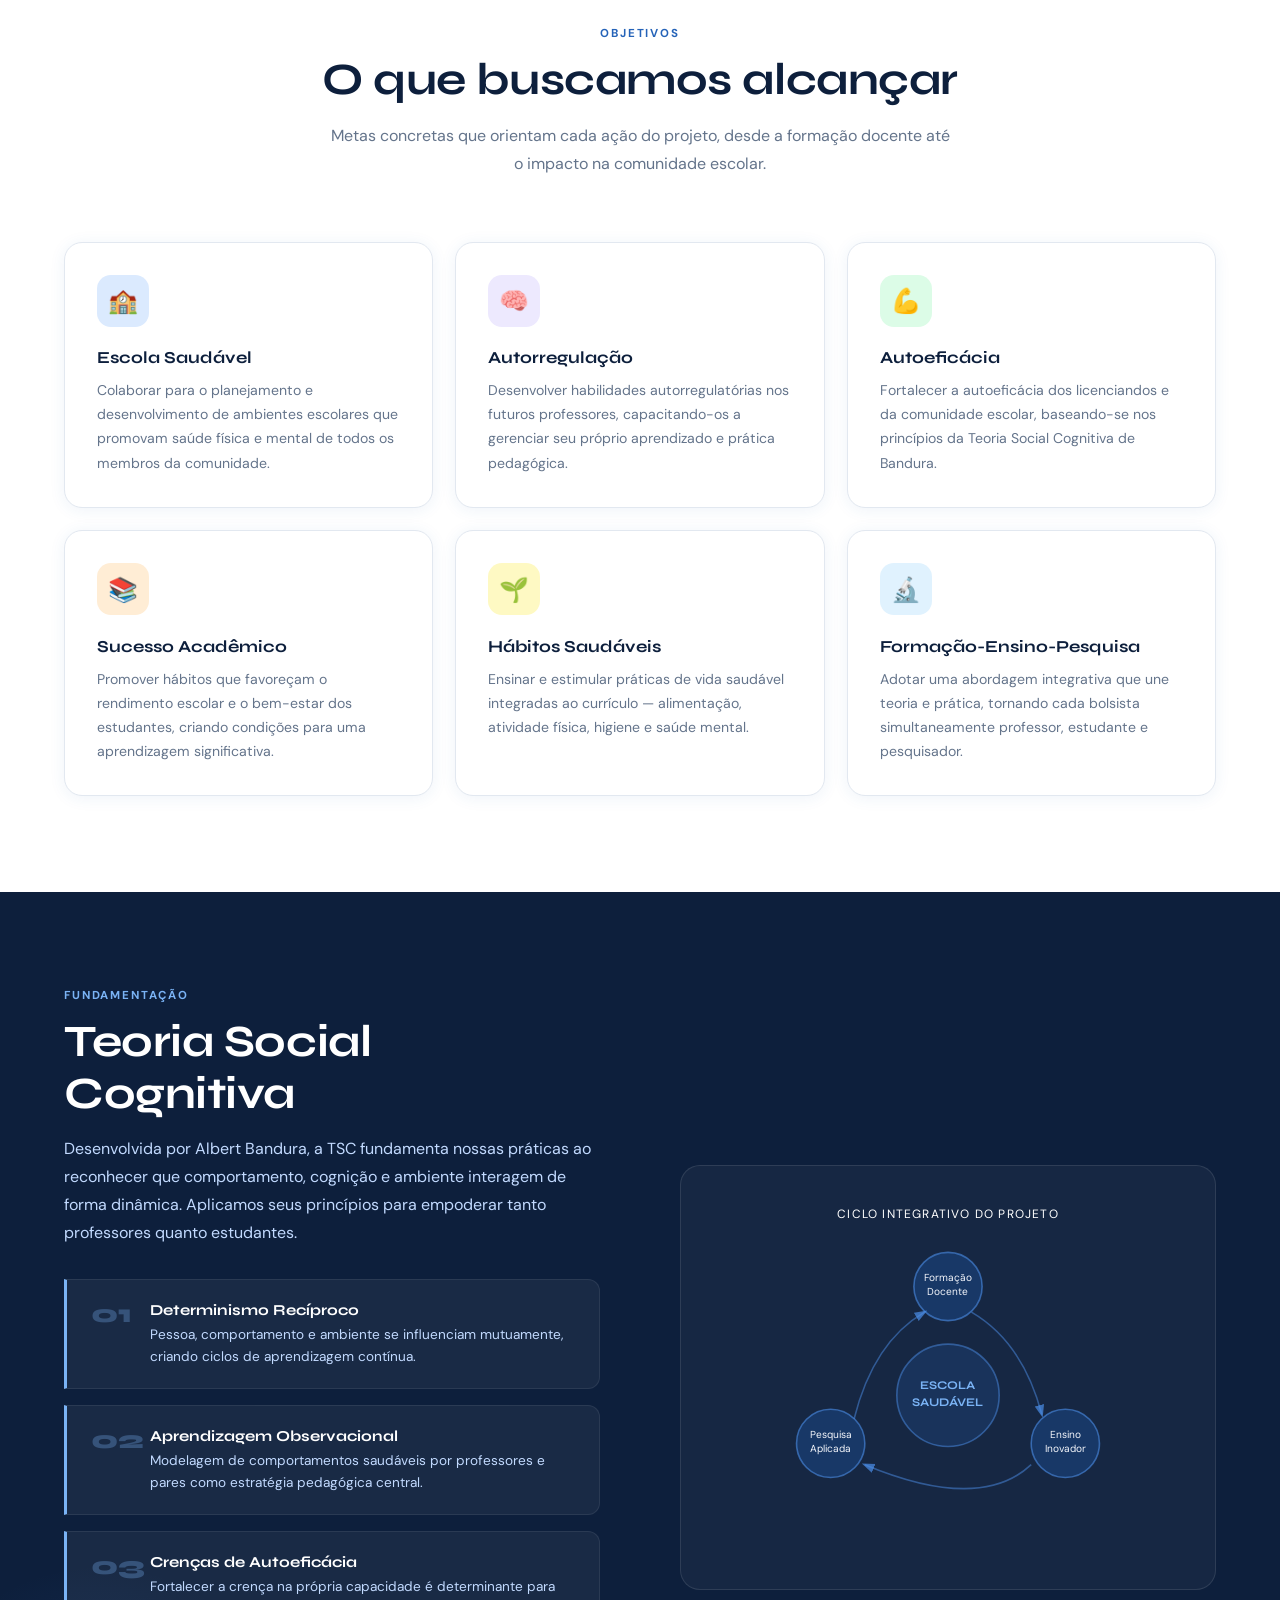
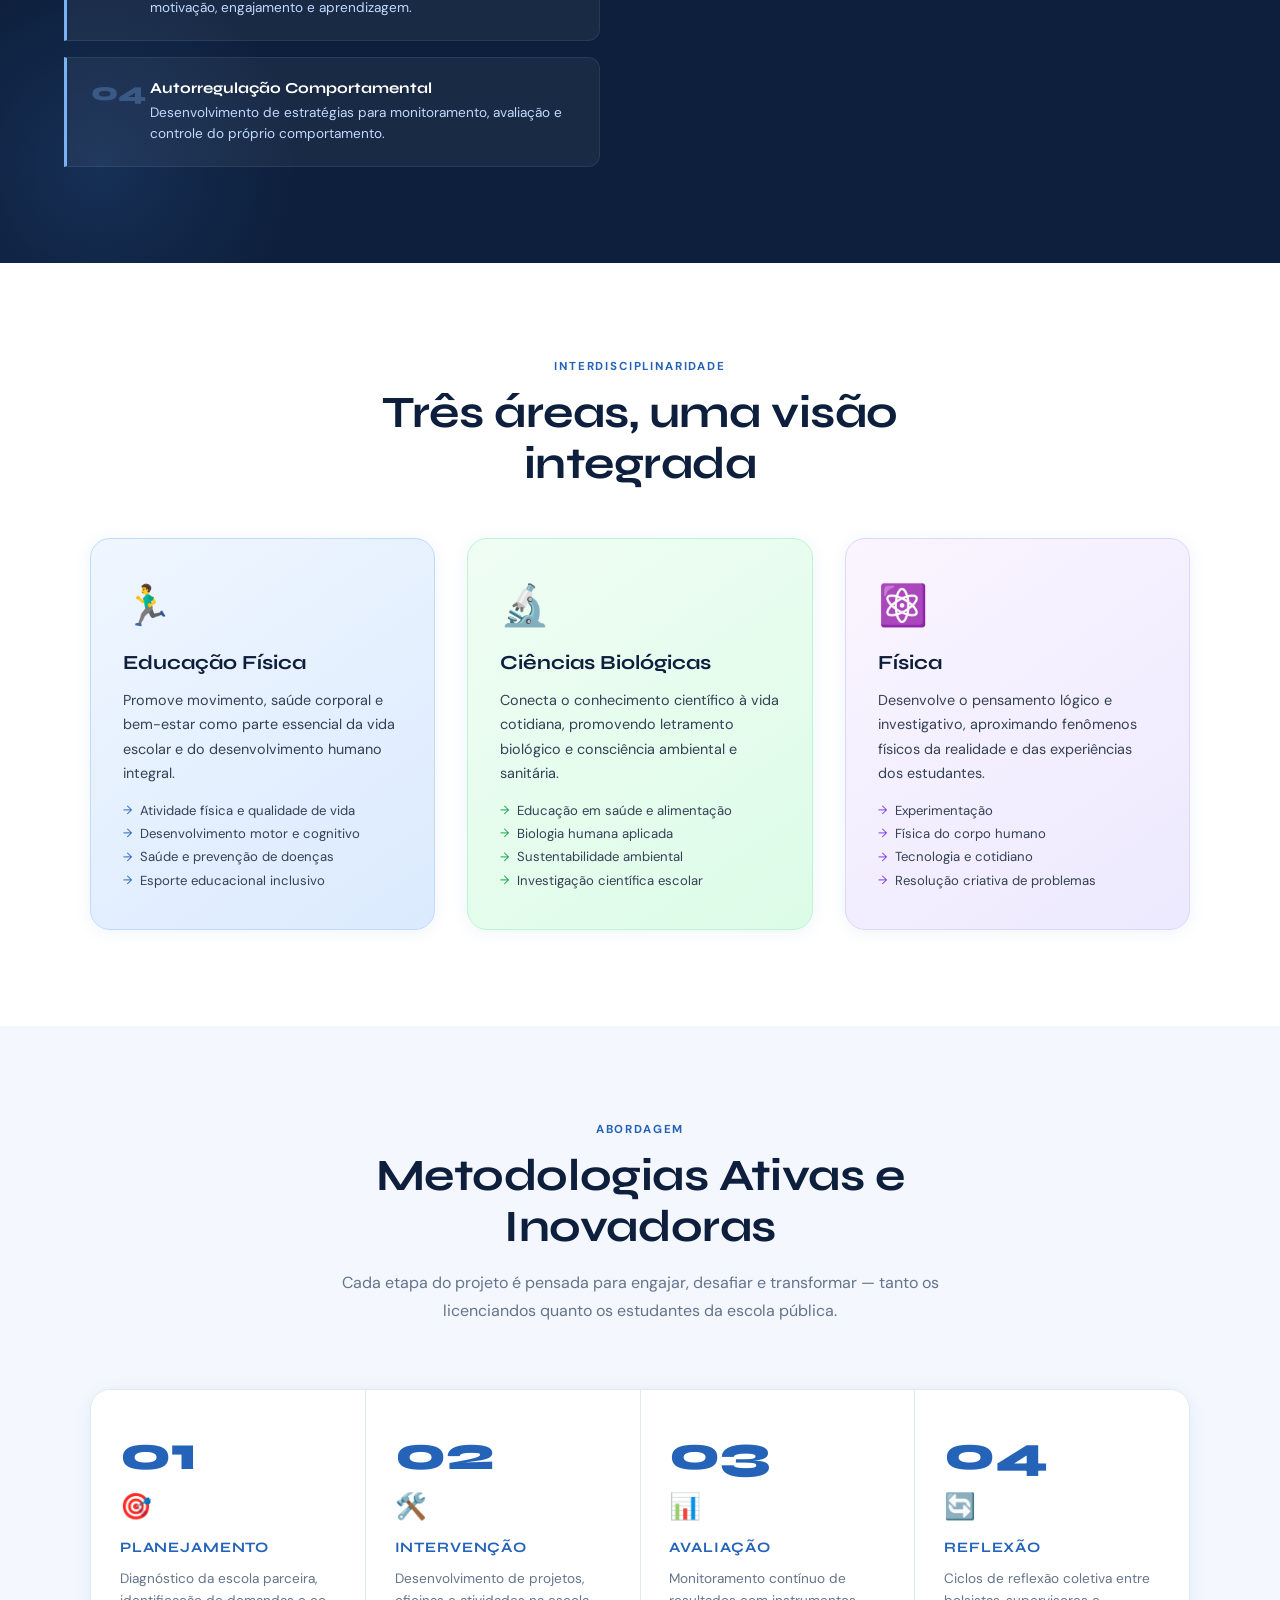
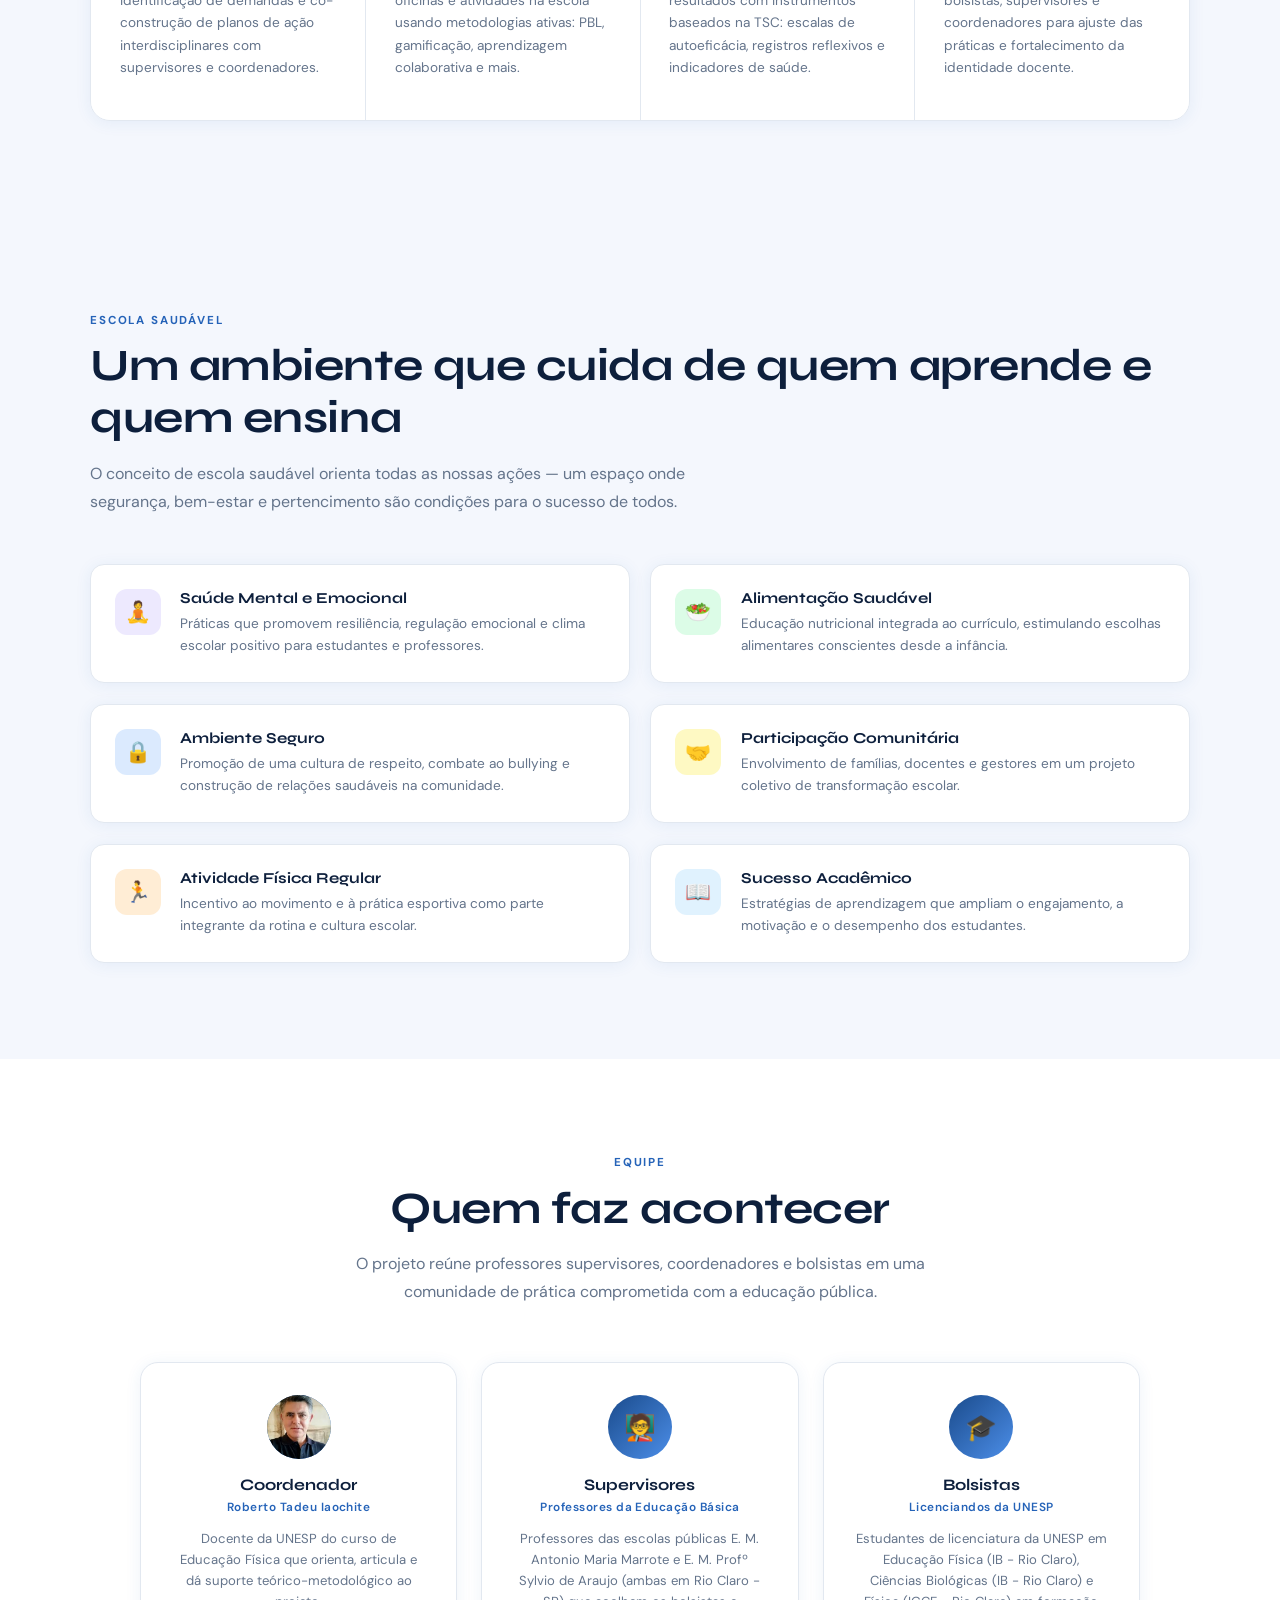
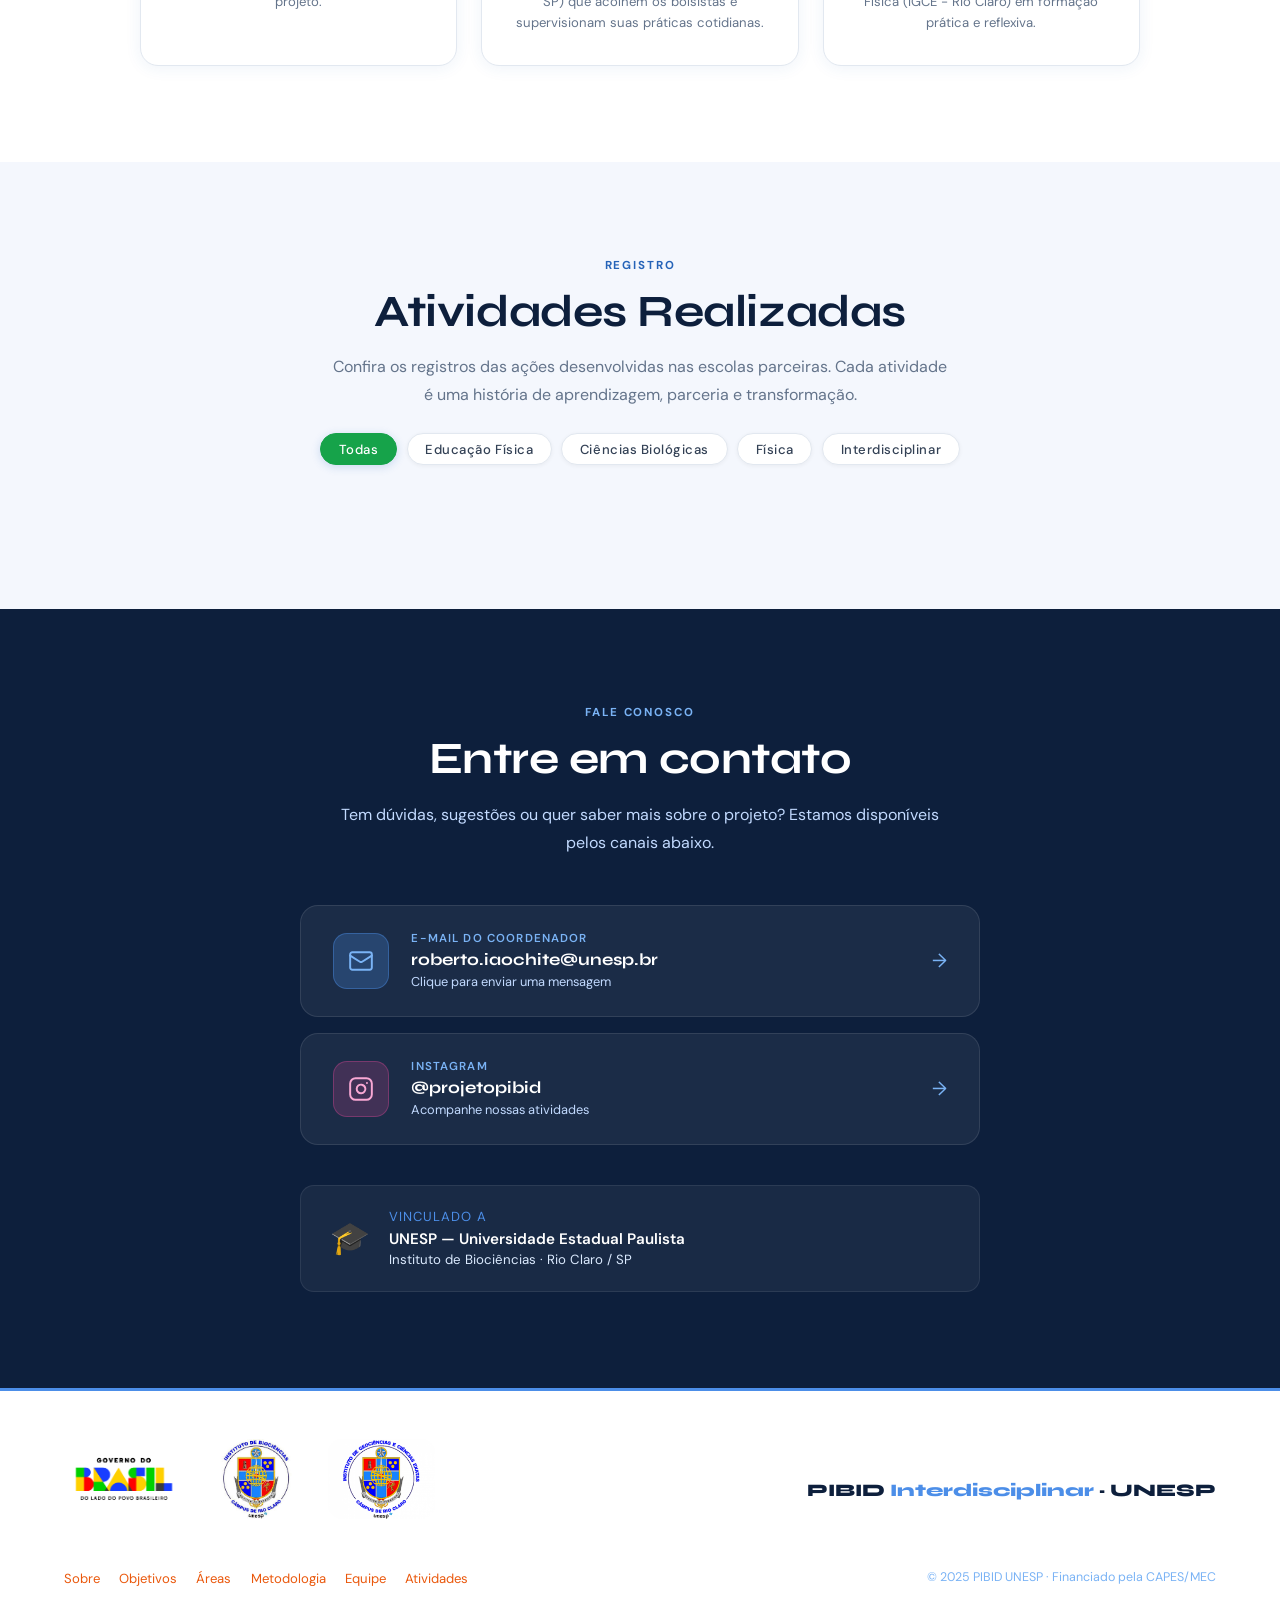
==== commit 65f94b84: "Instagram atualizado Co-authored-by: Copilot <copilot@github.com>" ====
--- a/index.html
+++ b/index.html
@@ -508,7 +508,7 @@
         <div class="contato-arrow">→</div>
       </a>
 
-      <a class="contato-card" href="https://instagram.com/pibid.unesp.inter" target="_blank" rel="noopener">
+      <a class="contato-card" href="https://instagram.com/projetopibid" target="_blank" rel="noopener">
         <div class="contato-icon-wrap insta-icon">
           <svg xmlns="http://www.w3.org/2000/svg" width="26" height="26" viewBox="0 0 24 24" fill="none" stroke="currentColor" stroke-width="1.8" stroke-linecap="round" stroke-linejoin="round">
             <rect x="2" y="2" width="20" height="20" rx="5" ry="5"/>
@@ -518,7 +518,7 @@
         </div>
         <div class="contato-card-text">
           <span class="contato-card-label">Instagram</span>
-          <span class="contato-card-value">@pibid.unesp.inter</span>
+          <span class="contato-card-value">@projetopibid</span>
           <span class="contato-card-hint">Acompanhe nossas atividades</span>
         </div>
         <div class="contato-arrow">→</div>
